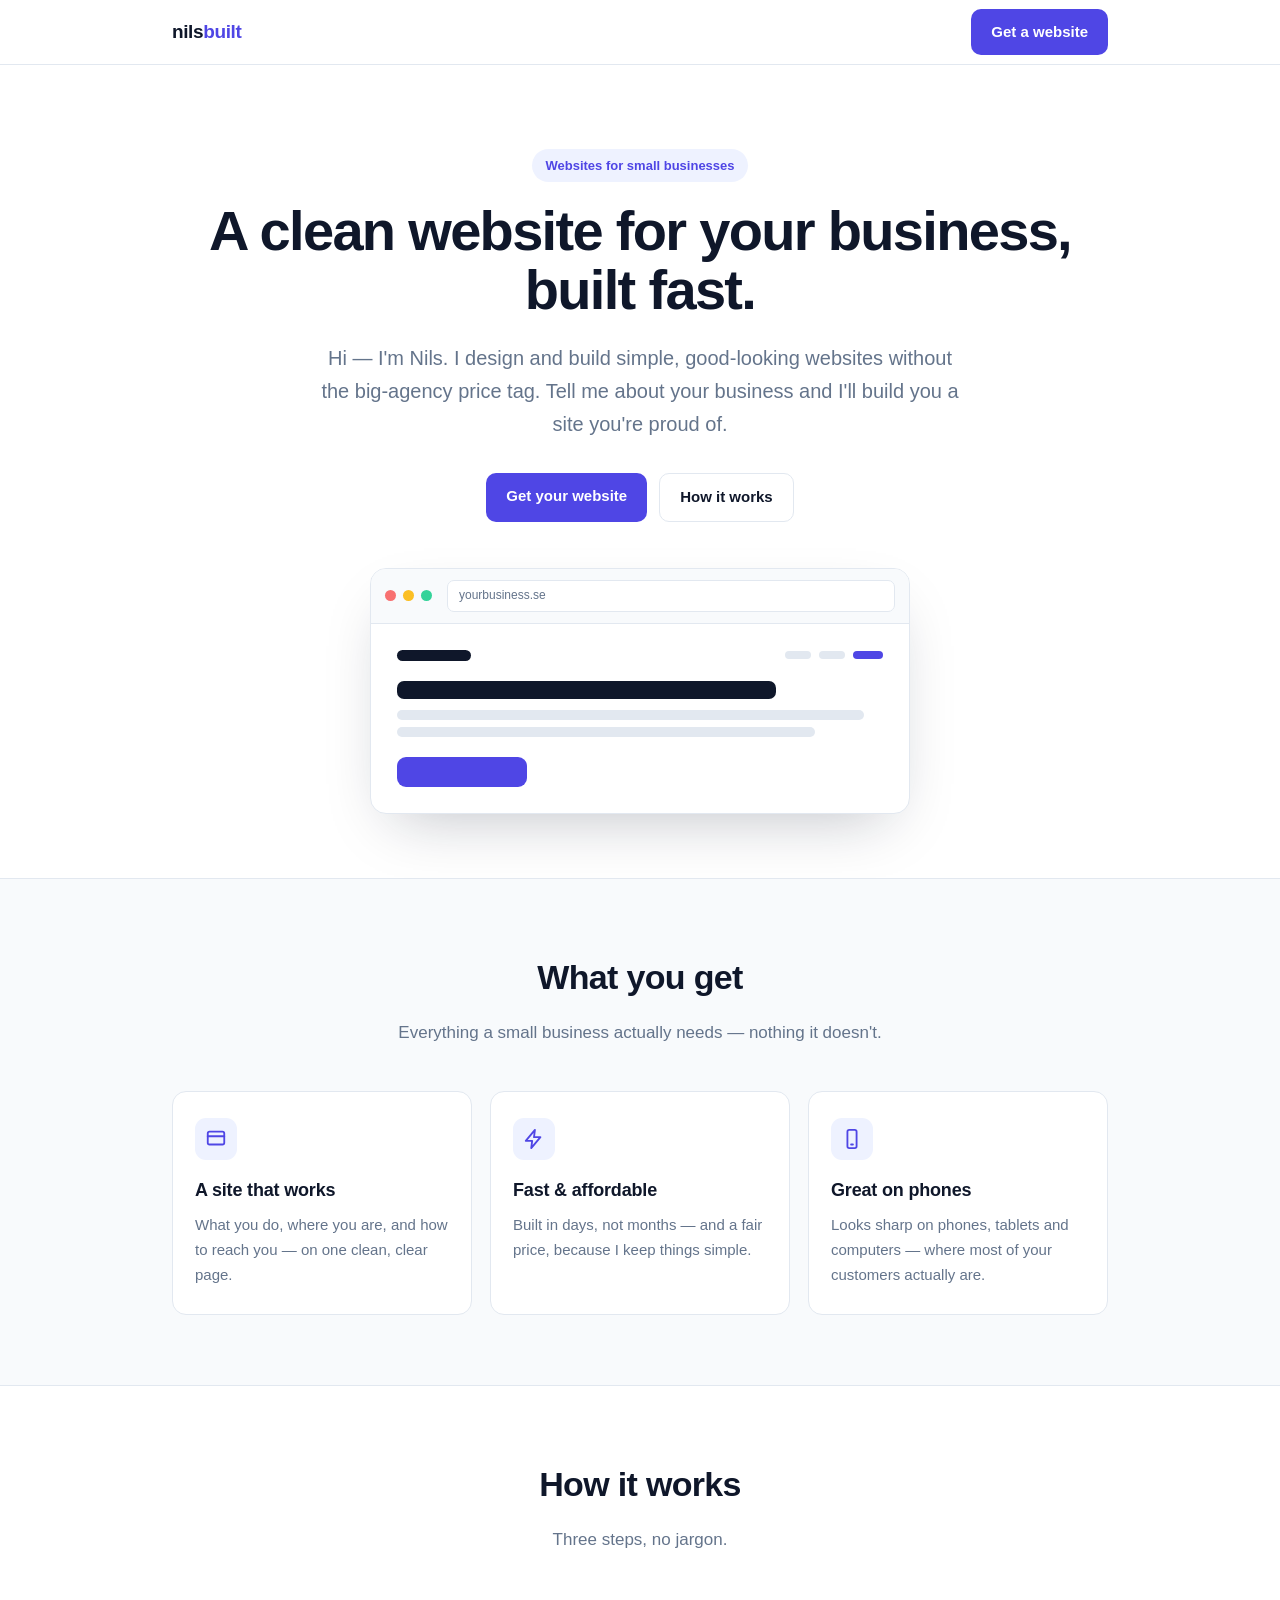
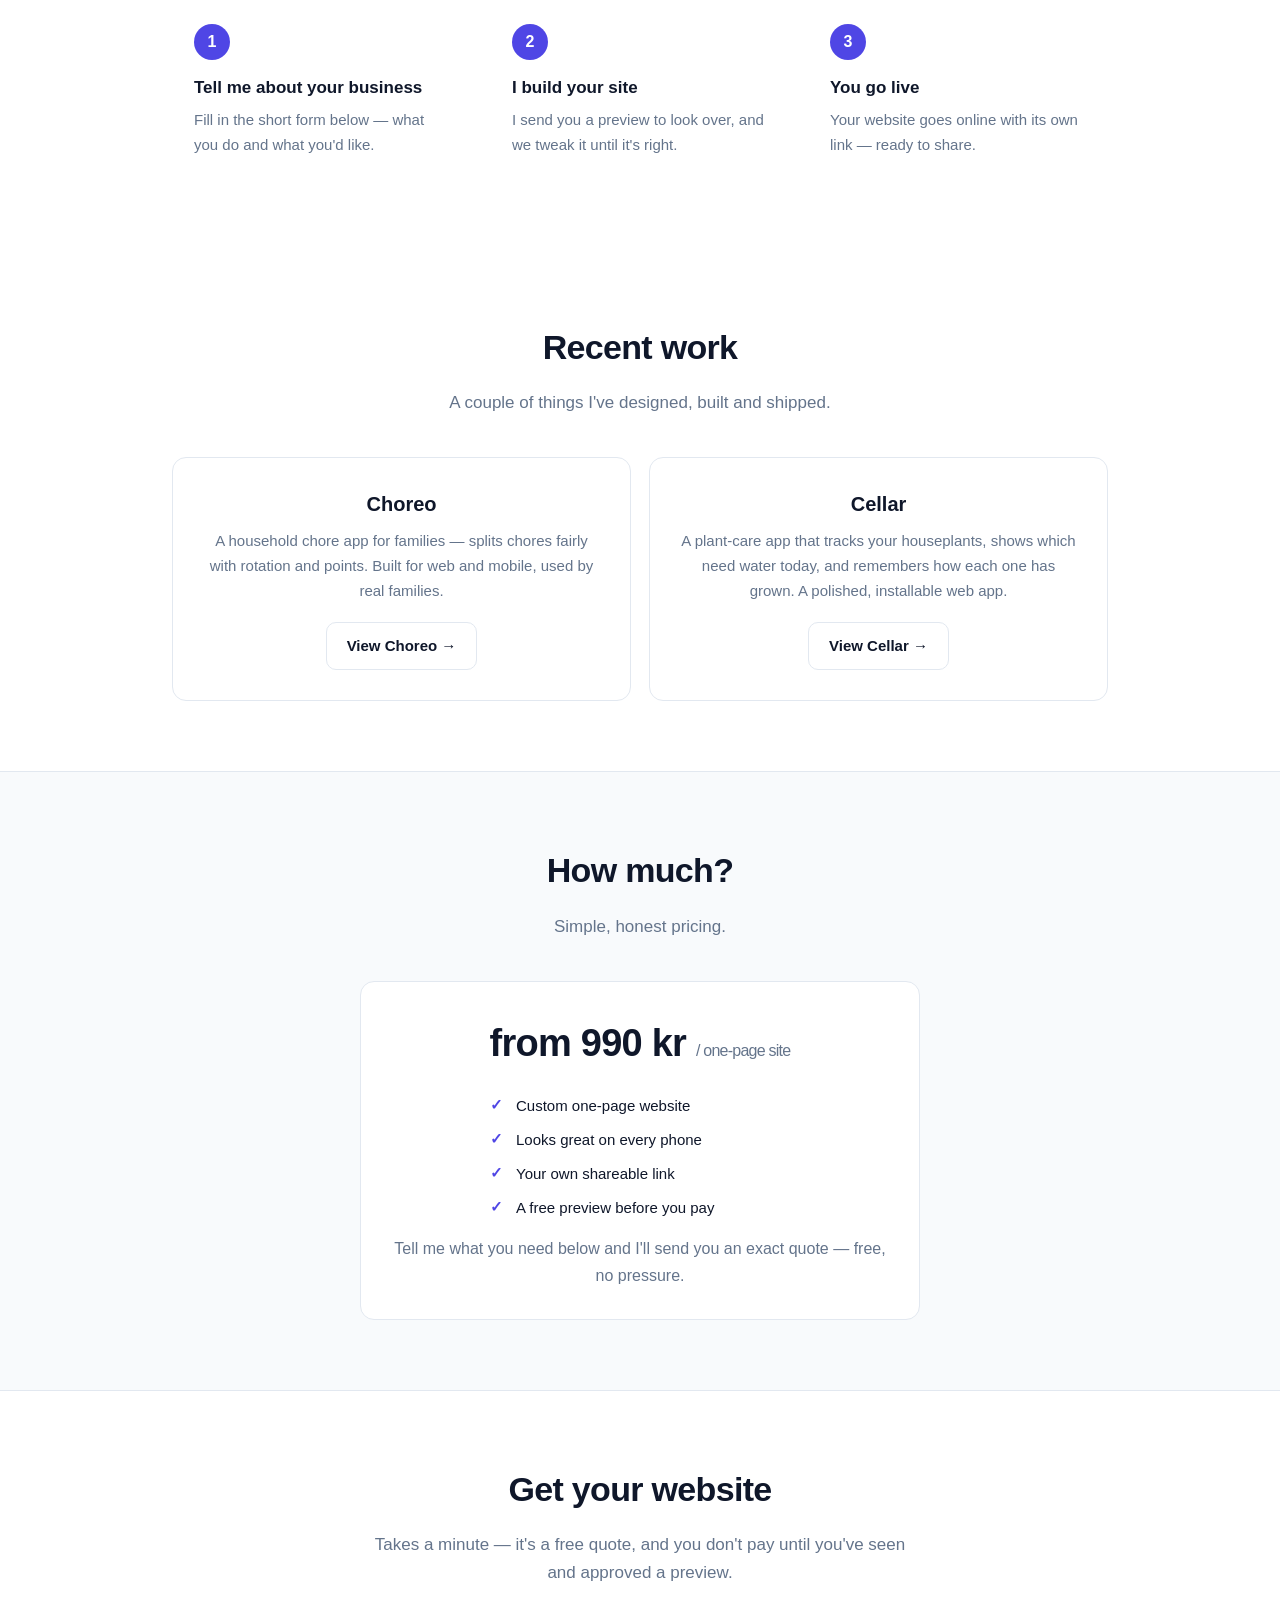
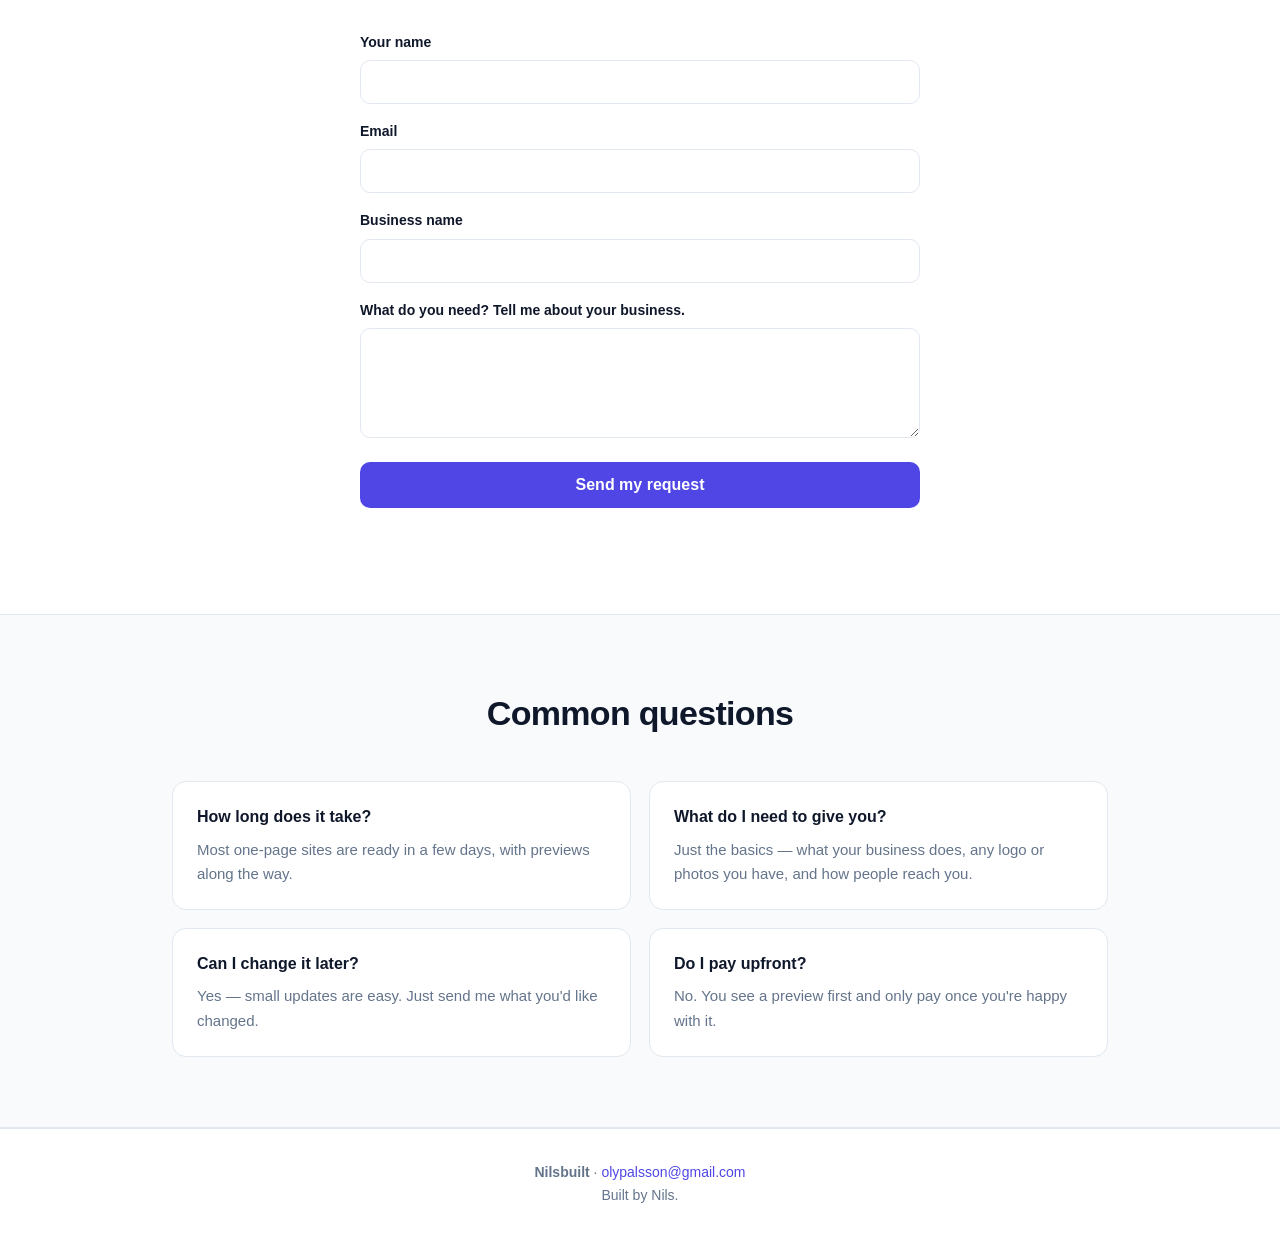
==== index.html @ 16b90375 "feat: wire contact form to Web3Forms Swap the WEB3FORMS_KEY placeholder for the real public access k" ====
<!DOCTYPE html>
<html lang="en">
<head>
  <meta charset="UTF-8" />
  <meta name="viewport" content="width=device-width, initial-scale=1.0" />
  <meta name="color-scheme" content="light" />
  <meta name="description" content="Nilsbuilt designs and builds simple, good-looking one-page websites for small businesses — fast and affordable." />
  <meta property="og:title" content="Nilsbuilt — websites for small businesses" />
  <meta property="og:description" content="Simple, good-looking websites for small businesses. Fast, affordable, made for you." />
  <meta property="og:type" content="website" />
  <link rel="icon" href="data:image/svg+xml,%3Csvg xmlns='http://www.w3.org/2000/svg' viewBox='0 0 100 100'%3E%3Crect width='100' height='100' rx='22' fill='%234f46e5'/%3E%3Ctext x='50' y='73' font-size='64' font-family='Arial' font-weight='bold' fill='white' text-anchor='middle'%3EN%3C/text%3E%3C/svg%3E" />
  <title>Nilsbuilt — websites for small businesses</title>

  <style>
    :root {
      --ink: #0f172a;
      --muted: #64748b;
      --accent: #4f46e5;
      --accent-dark: #4338ca;
      --line: #e2e8f0;
      --surface: #f8fafc;
      --radius: 14px;
    }
    * { box-sizing: border-box; margin: 0; padding: 0; }
    html { scroll-behavior: smooth; color-scheme: light; background: #ffffff; }
    body {
      font-family: -apple-system, BlinkMacSystemFont, "Segoe UI", Roboto, Helvetica, Arial, sans-serif;
      background: #ffffff;
      color: var(--ink);
      line-height: 1.65;
      -webkit-font-smoothing: antialiased;
    }
    .wrap { max-width: 980px; margin: 0 auto; padding: 0 22px; }
    a { color: inherit; }

    header {
      position: sticky; top: 0; z-index: 10;
      background: rgba(255,255,255,0.85);
      -webkit-backdrop-filter: blur(8px); backdrop-filter: blur(8px);
      border-bottom: 1px solid var(--line);
    }
    .nav { display: flex; align-items: center; justify-content: space-between; height: 64px; }
    .brand { font-weight: 800; font-size: 19px; letter-spacing: -0.02em; }
    .brand span { color: var(--accent); }
    .btn {
      display: inline-block; background: var(--accent); color: #fff; text-decoration: none;
      font-weight: 600; padding: 11px 20px; border-radius: 10px; border: none; cursor: pointer;
      font-size: 15px; transition: background .15s ease;
    }
    .btn:hover { background: var(--accent-dark); }
    .btn.ghost { background: transparent; color: var(--ink); border: 1px solid var(--line); }
    .btn.ghost:hover { background: var(--surface); }
    a:focus-visible, button:focus-visible { outline: 2px solid var(--ink); outline-offset: 2px; }

    .hero { padding: 84px 0 64px; text-align: center; }
    .hero h1 { font-size: clamp(34px, 6vw, 56px); line-height: 1.05; letter-spacing: -0.03em; }
    .hero p { font-size: clamp(17px, 2.5vw, 20px); color: var(--muted); max-width: 640px; margin: 22px auto 32px; }
    .hero-actions { display: flex; gap: 12px; justify-content: center; flex-wrap: wrap; }
    .eyebrow {
      display: inline-block; font-size: 13px; font-weight: 600; color: var(--accent);
      background: #eef2ff; padding: 6px 13px; border-radius: 999px; margin-bottom: 20px;
    }

    section.band { background: var(--surface); border-top: 1px solid var(--line); border-bottom: 1px solid var(--line); }
    .section { padding: 70px 0; scroll-margin-top: 84px; }
    .section h2 { font-size: clamp(26px, 4vw, 34px); letter-spacing: -0.02em; text-align: center; }
    .section .lead { text-align: center; color: var(--muted); max-width: 560px; margin: 14px auto 0; font-size: 17px; }

    .grid { display: grid; grid-template-columns: repeat(3, 1fr); gap: 18px; margin-top: 44px; }
    .card { background: #fff; border: 1px solid var(--line); border-radius: var(--radius); padding: 26px 22px; }
    section.band .card { background: #fff; }
    .card .ico {
      width: 42px; height: 42px; border-radius: 11px; background: #eef2ff; color: var(--accent);
      display: flex; align-items: center; justify-content: center; margin-bottom: 16px;
    }
    .card h3 { font-size: 18px; letter-spacing: -0.01em; }
    .card p { color: var(--muted); margin-top: 8px; font-size: 15px; }

    .steps { counter-reset: step; display: grid; grid-template-columns: repeat(3, 1fr); gap: 18px; margin-top: 44px; }
    .step { position: relative; padding: 26px 22px 22px; }
    .step::before {
      counter-increment: step; content: counter(step);
      display: flex; align-items: center; justify-content: center;
      width: 36px; height: 36px; border-radius: 50%; background: var(--accent); color: #fff;
      font-weight: 700; font-size: 16px; margin-bottom: 14px;
    }
    .step h3 { font-size: 17px; }
    .step p { color: var(--muted); margin-top: 6px; font-size: 15px; }

    .price-box { max-width: 560px; margin: 40px auto 0; background: #fff; border: 1px solid var(--line); border-radius: var(--radius); padding: 30px; text-align: center; }
    .price-box .amount { font-size: 38px; font-weight: 800; letter-spacing: -0.02em; }
    .price-box .amount small { font-size: 16px; color: var(--muted); font-weight: 500; }

    .signup { max-width: 560px; margin: 44px auto 0; }
    .field { margin-bottom: 16px; text-align: left; }
    .field label { display: block; font-size: 14px; font-weight: 600; margin-bottom: 6px; }
    .field input, .field textarea {
      width: 100%; padding: 12px 14px; font-size: 16px; font-family: inherit;
      border: 1px solid var(--line); border-radius: 10px; background: #fff; color: var(--ink);
    }
    .field input:focus, .field textarea:focus { outline: 2px solid var(--accent); border-color: transparent; }
    .field textarea { min-height: 110px; resize: vertical; }
    .signup .btn { width: 100%; font-size: 16px; padding: 14px; }
    #form-status { text-align: center; margin-top: 14px; font-weight: 600; min-height: 22px; }

    footer { border-top: 1px solid var(--line); padding: 32px 0; text-align: center; color: var(--muted); font-size: 14px; }
    footer a { color: var(--accent); text-decoration: none; }

    .mockup { max-width: 540px; margin: 46px auto 0; border: 1px solid var(--line); border-radius: 16px; overflow: hidden; background: #fff; box-shadow: 0 24px 60px -24px rgba(15,23,42,0.28); text-align: left; }
    .mockup .bar { display: flex; align-items: center; gap: 7px; padding: 11px 14px; background: var(--surface); border-bottom: 1px solid var(--line); }
    .mockup .bar .dot { width: 11px; height: 11px; border-radius: 50%; }
    .mockup .bar .url { flex: 1; margin-left: 8px; background: #fff; border: 1px solid var(--line); border-radius: 7px; font-size: 12px; color: var(--muted); padding: 5px 11px; }
    .mockup .screen { padding: 26px; }

    .work-grid { display: grid; grid-template-columns: 1fr 1fr; gap: 18px; margin-top: 40px; }
    .work-card { background: #fff; border: 1px solid var(--line); border-radius: var(--radius); padding: 30px; text-align: center; display: flex; flex-direction: column; }
    .work-card h3 { font-size: 20px; }
    .work-card p { color: var(--muted); margin-top: 8px; font-size: 15px; flex: 1; }
    .work-card .btn { align-self: center; margin-top: 18px; }

    .faq { display: grid; grid-template-columns: 1fr 1fr; gap: 18px; margin-top: 40px; }
    .qa { background: #fff; border: 1px solid var(--line); border-radius: var(--radius); padding: 22px 24px; }
    .qa h3 { font-size: 16px; }
    .qa p { color: var(--muted); margin-top: 7px; font-size: 15px; }

    .card, .qa, .work-card { transition: border-color .15s ease, transform .15s ease; }
    .card:hover, .qa:hover, .work-card:hover { border-color: #cbd5e1; transform: translateY(-2px); }

    .includes { list-style: none; max-width: 300px; margin: 20px auto 0; display: grid; gap: 9px; text-align: left; }
    .includes li { position: relative; padding-left: 26px; font-size: 15px; }
    .includes li::before { content: "✓"; position: absolute; left: 0; top: -1px; color: var(--accent); font-weight: 800; }

    @media (max-width: 720px) {
      .grid, .steps, .faq, .work-grid { grid-template-columns: 1fr; }
      .hero { padding: 56px 0 44px; }
    }
  </style>
</head>
<body>
  <header>
    <div class="wrap nav">
      <div class="brand">nils<span>built</span></div>
      <a href="#signup" class="btn">Get a website</a>
    </div>
  </header>

  <main>
    <section class="hero">
      <div class="wrap">
        <span class="eyebrow">Websites for small businesses</span>
        <h1>A clean website for your business, built fast.</h1>
        <p>Hi — I'm Nils. I design and build simple, good-looking websites without the big-agency price tag. Tell me about your business and I'll build you a site you're proud of.</p>
        <div class="hero-actions">
          <a href="#signup" class="btn">Get your website</a>
          <a href="#how" class="btn ghost">How it works</a>
        </div>

        <div class="mockup" aria-hidden="true">
          <div class="bar">
            <span class="dot" style="background:#f87171"></span>
            <span class="dot" style="background:#fbbf24"></span>
            <span class="dot" style="background:#34d399"></span>
            <span class="url">yourbusiness.se</span>
          </div>
          <div class="screen">
            <div style="display:flex; justify-content:space-between; align-items:center; margin-bottom:20px;">
              <div style="width:74px; height:11px; border-radius:6px; background:var(--ink);"></div>
              <div style="display:flex; gap:8px;">
                <div style="width:26px; height:8px; border-radius:4px; background:var(--line);"></div>
                <div style="width:26px; height:8px; border-radius:4px; background:var(--line);"></div>
                <div style="width:30px; height:8px; border-radius:4px; background:var(--accent);"></div>
              </div>
            </div>
            <div style="height:18px; width:78%; border-radius:7px; background:var(--ink); margin-bottom:11px;"></div>
            <div style="height:10px; width:96%; border-radius:5px; background:var(--line); margin-bottom:7px;"></div>
            <div style="height:10px; width:86%; border-radius:5px; background:var(--line); margin-bottom:20px;"></div>
            <div style="height:30px; width:130px; border-radius:9px; background:var(--accent);"></div>
          </div>
        </div>
      </div>
    </section>

    <section class="band section">
      <div class="wrap">
        <h2>What you get</h2>
        <p class="lead">Everything a small business actually needs — nothing it doesn't.</p>
        <div class="grid">
          <div class="card">
            <div class="ico">
              <svg aria-hidden="true" focusable="false" width="22" height="22" viewBox="0 0 24 24" fill="none" stroke="currentColor" stroke-width="2" stroke-linecap="round" stroke-linejoin="round"><rect x="3" y="4" width="18" height="14" rx="2"/><path d="M3 9h18"/></svg>
            </div>
            <h3>A site that works</h3>
            <p>What you do, where you are, and how to reach you — on one clean, clear page.</p>
          </div>
          <div class="card">
            <div class="ico">
              <svg aria-hidden="true" focusable="false" width="22" height="22" viewBox="0 0 24 24" fill="none" stroke="currentColor" stroke-width="2" stroke-linecap="round" stroke-linejoin="round"><path d="M13 2 3 14h7l-1 8 10-12h-7z"/></svg>
            </div>
            <h3>Fast &amp; affordable</h3>
            <p>Built in days, not months — and a fair price, because I keep things simple.</p>
          </div>
          <div class="card">
            <div class="ico">
              <svg aria-hidden="true" focusable="false" width="22" height="22" viewBox="0 0 24 24" fill="none" stroke="currentColor" stroke-width="2" stroke-linecap="round" stroke-linejoin="round"><rect x="7" y="2" width="10" height="20" rx="2"/><path d="M11 18h2"/></svg>
            </div>
            <h3>Great on phones</h3>
            <p>Looks sharp on phones, tablets and computers — where most of your customers actually are.</p>
          </div>
        </div>
      </div>
    </section>

    <section class="section" id="how">
      <div class="wrap">
        <h2>How it works</h2>
        <p class="lead">Three steps, no jargon.</p>
        <div class="steps">
          <div class="step">
            <h3>Tell me about your business</h3>
            <p>Fill in the short form below — what you do and what you'd like.</p>
          </div>
          <div class="step">
            <h3>I build your site</h3>
            <p>I send you a preview to look over, and we tweak it until it's right.</p>
          </div>
          <div class="step">
            <h3>You go live</h3>
            <p>Your website goes online with its own link — ready to share.</p>
          </div>
        </div>
      </div>
    </section>

    <section class="section">
      <div class="wrap">
        <h2>Recent work</h2>
        <p class="lead">A couple of things I've designed, built and shipped.</p>
        <div class="work-grid">
          <div class="work-card">
            <h3>Choreo</h3>
            <p>A household chore app for families — splits chores fairly with rotation and points. Built for web and mobile, used by real families.</p>
            <a href="https://choreo-silk.vercel.app" target="_blank" rel="noopener" class="btn ghost">View Choreo →</a>
          </div>
          <div class="work-card">
            <h3>Cellar</h3>
            <p>A plant-care app that tracks your houseplants, shows which need water today, and remembers how each one has grown. A polished, installable web app.</p>
            <a href="https://olyhelpschoreo.github.io/cellar/" target="_blank" rel="noopener" class="btn ghost">View Cellar →</a>
          </div>
        </div>
      </div>
    </section>

    <section class="band section">
      <div class="wrap">
        <h2>How much?</h2>
        <p class="lead">Simple, honest pricing.</p>
        <div class="price-box">
          <!-- EDIT: your price (or delete this whole price-box) -->
          <div class="amount">from 990 kr <small>/ one-page site</small></div>
          <ul class="includes">
            <li>Custom one-page website</li>
            <li>Looks great on every phone</li>
            <li>Your own shareable link</li>
            <li>A free preview before you pay</li>
          </ul>
          <p style="color: var(--muted); margin-top: 16px;">Tell me what you need below and I'll send you an exact quote — free, no pressure.</p>
        </div>
      </div>
    </section>

    <section class="section" id="signup">
      <div class="wrap">
        <h2>Get your website</h2>
        <p class="lead">Takes a minute — it's a free quote, and you don't pay until you've seen and approved a preview.</p>
        <form class="signup" id="signup-form">
          <!-- Web3Forms public access key — safe in client-side code; it can only deliver mail to the account owner. -->
          <input type="hidden" name="access_key" value="c4a0a13f-0577-48ca-911d-5884ea23847b" />
          <input type="hidden" name="subject" value="New website request" />
          <input type="checkbox" name="botcheck" style="display:none" tabindex="-1" autocomplete="off" />

          <div class="field">
            <label for="name">Your name</label>
            <input id="name" name="name" type="text" required />
          </div>
          <div class="field">
            <label for="email">Email</label>
            <input id="email" name="email" type="email" required />
          </div>
          <div class="field">
            <label for="business">Business name</label>
            <input id="business" name="business" type="text" />
          </div>
          <div class="field">
            <label for="message">What do you need? Tell me about your business.</label>
            <textarea id="message" name="message" required></textarea>
          </div>
          <button type="submit" class="btn">Send my request</button>
          <p id="form-status" role="status" aria-live="polite"></p>
        </form>
      </div>
    </section>

    <section class="band section">
      <div class="wrap">
        <h2>Common questions</h2>
        <div class="faq">
          <div class="qa">
            <h3>How long does it take?</h3>
            <p>Most one-page sites are ready in a few days, with previews along the way.</p>
          </div>
          <div class="qa">
            <h3>What do I need to give you?</h3>
            <p>Just the basics — what your business does, any logo or photos you have, and how people reach you.</p>
          </div>
          <div class="qa">
            <h3>Can I change it later?</h3>
            <p>Yes — small updates are easy. Just send me what you'd like changed.</p>
          </div>
          <div class="qa">
            <h3>Do I pay upfront?</h3>
            <p>No. You see a preview first and only pay once you're happy with it.</p>
          </div>
        </div>
      </div>
    </section>
  </main>

  <footer>
    <div class="wrap">
      <strong>Nilsbuilt</strong> · <a href="mailto:olypalsson@gmail.com">olypalsson@gmail.com</a><br />
      Built by Nils.
    </div>
  </footer>

  <script>
    const form = document.getElementById("signup-form");
    const statusEl = document.getElementById("form-status");
    const FALLBACK_EMAIL = "olypalsson@gmail.com";

    form.addEventListener("submit", async (e) => {
      e.preventDefault();
      const btn = form.querySelector('button[type="submit"]');
      if (btn.disabled) return; // ignore a second click while one is in flight
      btn.disabled = true;
      statusEl.style.color = "#64748b";
      statusEl.textContent = "Sending…";
      const data = Object.fromEntries(new FormData(form));
      try {
        const res = await fetch("https://api.web3forms.com/submit", {
          method: "POST",
          headers: { "Content-Type": "application/json", Accept: "application/json" },
          body: JSON.stringify(data),
        });
        let json = null;
        try {
          json = await res.json();
        } catch {
          // non-JSON response (e.g. a server error page) — treat as a failed submit
        }
        if (res.ok && json && json.success) {
          form.reset();
          statusEl.style.color = "#15803d";
          statusEl.textContent = "Thanks! Your request is in — I'll be in touch soon.";
        } else {
          statusEl.style.color = "#b91c1c";
          statusEl.textContent = "Something went wrong. Email me directly: " + FALLBACK_EMAIL;
        }
      } catch {
        statusEl.style.color = "#b91c1c";
        statusEl.textContent = "Network error — please try again, or email " + FALLBACK_EMAIL;
      } finally {
        btn.disabled = false;
      }
    });
  </script>
</body>
</html>
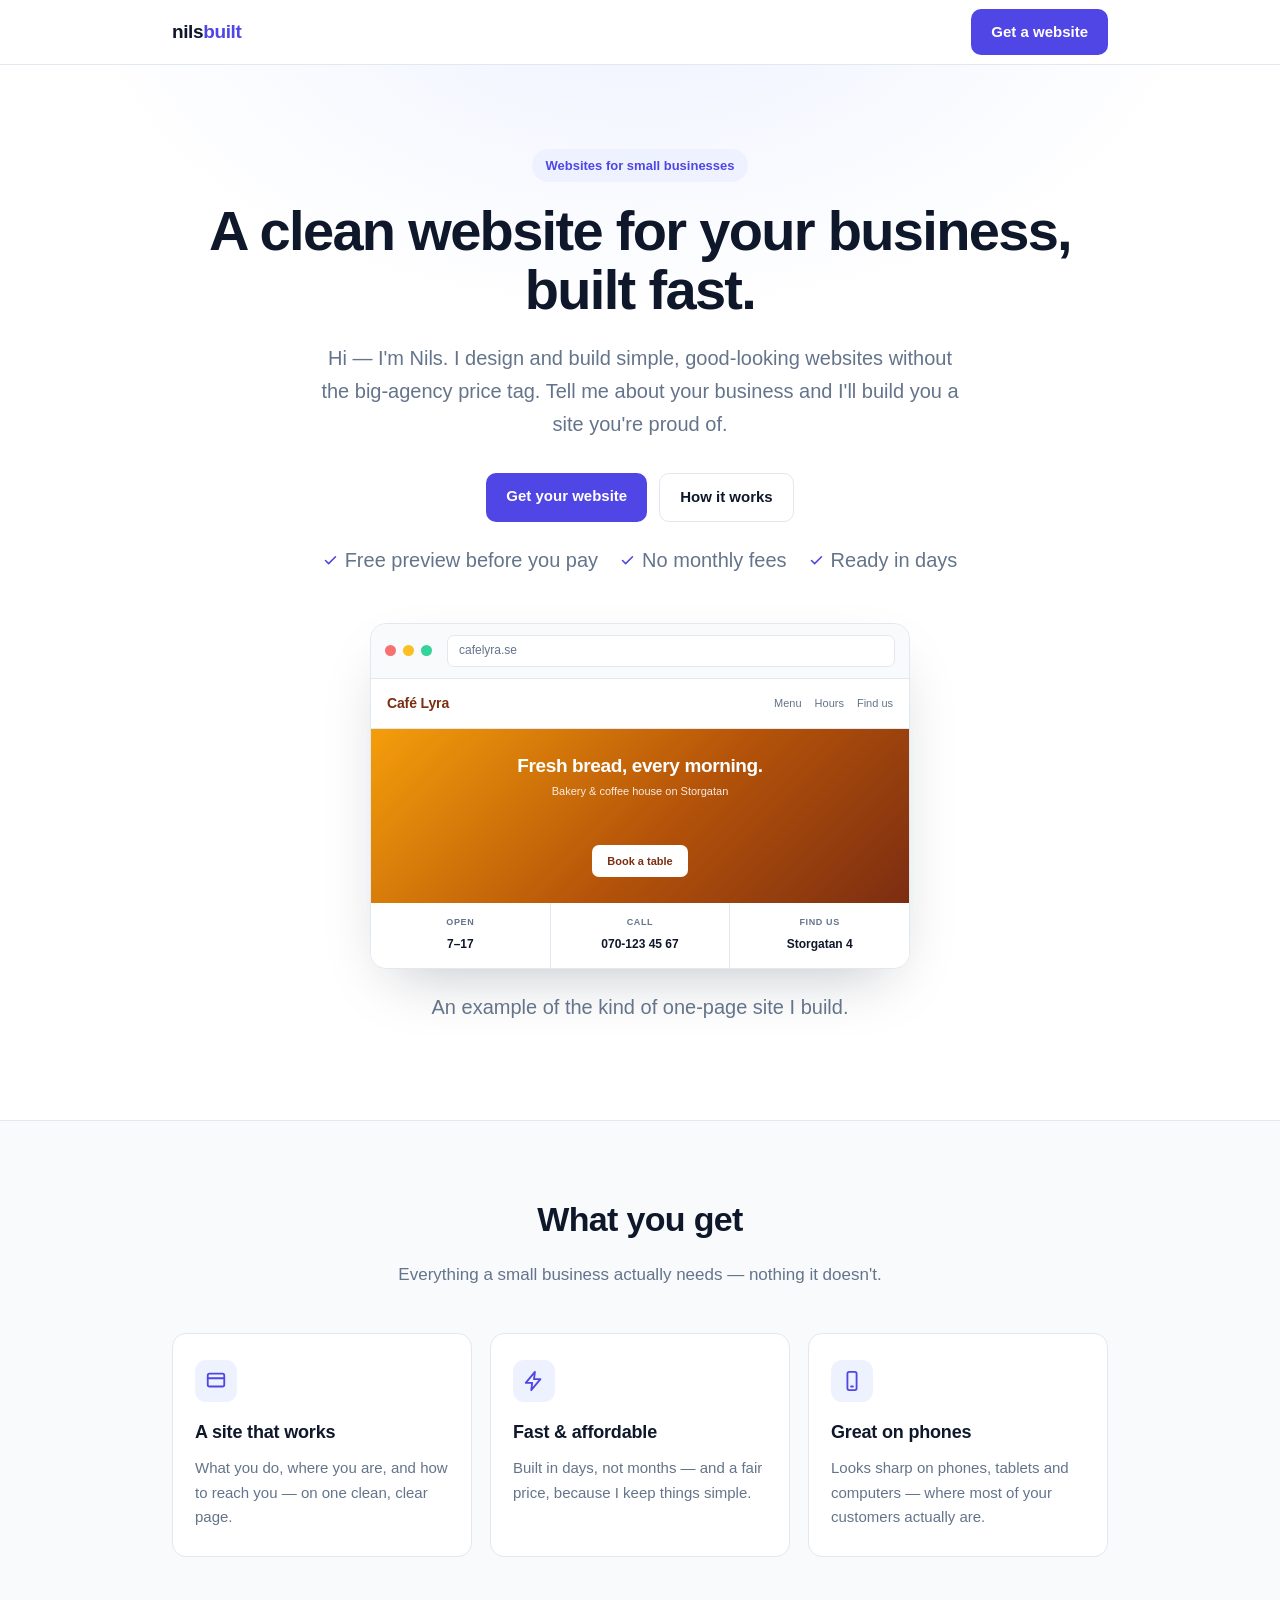
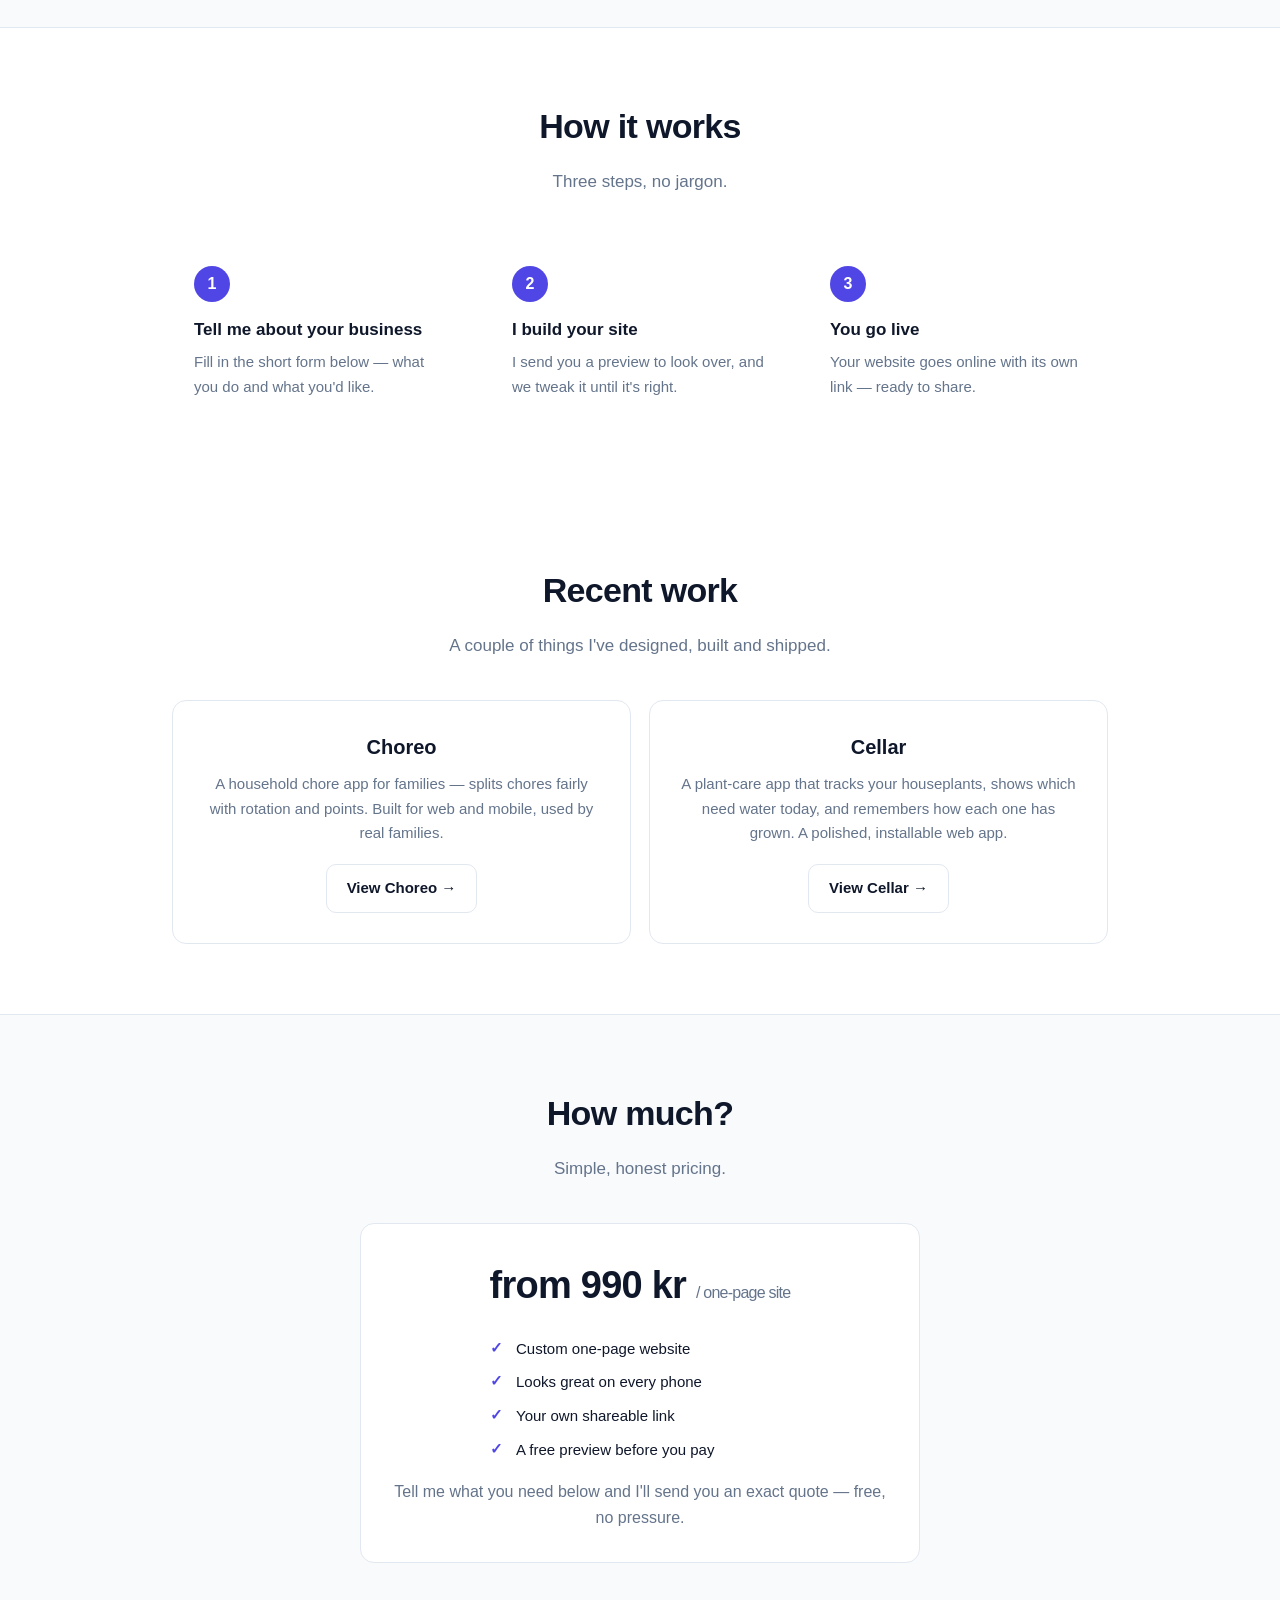
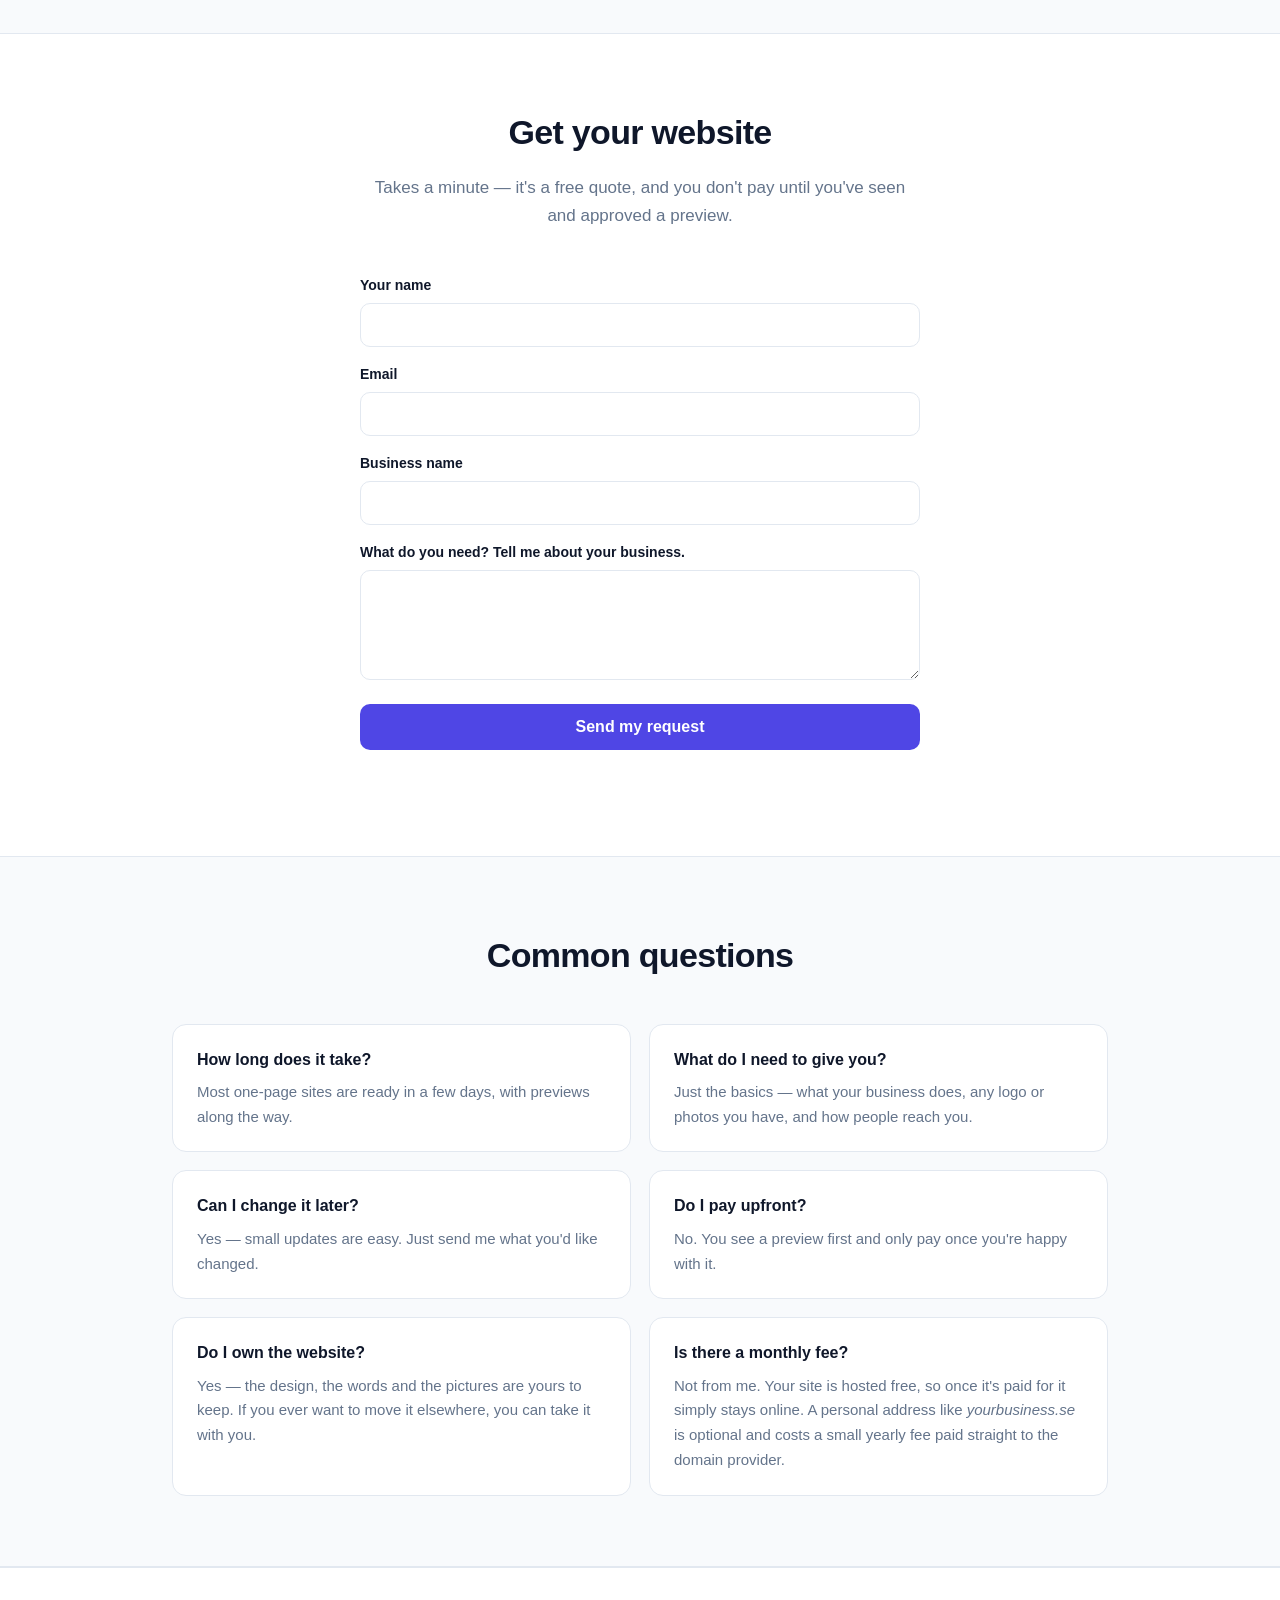
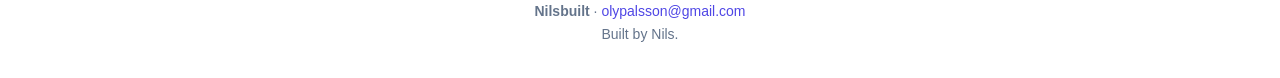
==== commit 43b6ed69: "feat: sharpen the hero and answer the two big objections - Replace the abstract grey-bar mockup with" ====
--- a/index.html
+++ b/index.html
@@ -52,7 +52,10 @@
     .btn.ghost:hover { background: var(--surface); }
     a:focus-visible, button:focus-visible { outline: 2px solid var(--ink); outline-offset: 2px; }
 
-    .hero { padding: 84px 0 64px; text-align: center; }
+    .hero {
+      padding: 84px 0 64px; text-align: center;
+      background: radial-gradient(72% 52% at 50% -8%, #eef2ff 0%, rgba(255,255,255,0) 62%);
+    }
     .hero h1 { font-size: clamp(34px, 6vw, 56px); line-height: 1.05; letter-spacing: -0.03em; }
     .hero p { font-size: clamp(17px, 2.5vw, 20px); color: var(--muted); max-width: 640px; margin: 22px auto 32px; }
     .hero-actions { display: flex; gap: 12px; justify-content: center; flex-wrap: wrap; }
@@ -111,6 +114,28 @@
     .mockup .bar .dot { width: 11px; height: 11px; border-radius: 50%; }
     .mockup .bar .url { flex: 1; margin-left: 8px; background: #fff; border: 1px solid var(--line); border-radius: 7px; font-size: 12px; color: var(--muted); padding: 5px 11px; }
     .mockup .screen { padding: 26px; }
+    .mockup .screen.flush { padding: 0; }
+    .mockup-caption { text-align: center; color: var(--muted); font-size: 14px; margin: 16px auto 0; max-width: 540px; }
+
+    /* the sample small-business site shown inside the browser mockup */
+    .mini-nav { display: flex; align-items: center; justify-content: space-between; padding: 13px 16px; border-bottom: 1px solid var(--line); }
+    .mini-brand { font-size: 14px; font-weight: 800; letter-spacing: -0.01em; color: #7c2d12; }
+    .mini-links { display: flex; gap: 13px; font-size: 11px; color: var(--muted); font-weight: 500; }
+    .mini-photo {
+      padding: 26px 18px; text-align: center;
+      background: linear-gradient(135deg, #f59e0b 0%, #b45309 55%, #7c2d12 100%);
+    }
+    .mini-photo h4 { color: #fff; font-size: 19px; letter-spacing: -0.02em; line-height: 1.2; }
+    .mini-photo p { color: rgba(255,255,255,0.88); font-size: 11px; margin-top: 5px; }
+    .mini-cta { display: inline-block; margin-top: 12px; background: #fff; color: #7c2d12; font-size: 11px; font-weight: 700; padding: 7px 15px; border-radius: 7px; }
+    .mini-info { display: grid; grid-template-columns: repeat(3, 1fr); gap: 1px; background: var(--line); }
+    .mini-info div { background: #fff; padding: 12px 8px; text-align: center; }
+    .mini-info strong { display: block; font-size: 9px; text-transform: uppercase; letter-spacing: 0.07em; color: var(--muted); font-weight: 700; }
+    .mini-info span { font-size: 12px; font-weight: 600; }
+
+    .trust { display: flex; flex-wrap: wrap; justify-content: center; gap: 9px 22px; margin-top: 26px; color: var(--muted); font-size: 14px; font-weight: 500; }
+    .trust span { display: inline-flex; align-items: center; gap: 7px; }
+    .trust svg { color: var(--accent); flex: none; }
 
     .work-grid { display: grid; grid-template-columns: 1fr 1fr; gap: 18px; margin-top: 40px; }
     .work-card { background: #fff; border: 1px solid var(--line); border-radius: var(--radius); padding: 30px; text-align: center; display: flex; flex-direction: column; }
@@ -155,28 +180,37 @@
           <a href="#how" class="btn ghost">How it works</a>
         </div>
 
+        <p class="trust">
+          <span><svg aria-hidden="true" focusable="false" width="15" height="15" viewBox="0 0 24 24" fill="none" stroke="currentColor" stroke-width="2.5" stroke-linecap="round" stroke-linejoin="round"><path d="M20 6 9 17l-5-5"/></svg>Free preview before you pay</span>
+          <span><svg aria-hidden="true" focusable="false" width="15" height="15" viewBox="0 0 24 24" fill="none" stroke="currentColor" stroke-width="2.5" stroke-linecap="round" stroke-linejoin="round"><path d="M20 6 9 17l-5-5"/></svg>No monthly fees</span>
+          <span><svg aria-hidden="true" focusable="false" width="15" height="15" viewBox="0 0 24 24" fill="none" stroke="currentColor" stroke-width="2.5" stroke-linecap="round" stroke-linejoin="round"><path d="M20 6 9 17l-5-5"/></svg>Ready in days</span>
+        </p>
+
         <div class="mockup" aria-hidden="true">
           <div class="bar">
             <span class="dot" style="background:#f87171"></span>
             <span class="dot" style="background:#fbbf24"></span>
             <span class="dot" style="background:#34d399"></span>
-            <span class="url">yourbusiness.se</span>
-          </div>
-          <div class="screen">
-            <div style="display:flex; justify-content:space-between; align-items:center; margin-bottom:20px;">
-              <div style="width:74px; height:11px; border-radius:6px; background:var(--ink);"></div>
-              <div style="display:flex; gap:8px;">
-                <div style="width:26px; height:8px; border-radius:4px; background:var(--line);"></div>
-                <div style="width:26px; height:8px; border-radius:4px; background:var(--line);"></div>
-                <div style="width:30px; height:8px; border-radius:4px; background:var(--accent);"></div>
-              </div>
-            </div>
-            <div style="height:18px; width:78%; border-radius:7px; background:var(--ink); margin-bottom:11px;"></div>
-            <div style="height:10px; width:96%; border-radius:5px; background:var(--line); margin-bottom:7px;"></div>
-            <div style="height:10px; width:86%; border-radius:5px; background:var(--line); margin-bottom:20px;"></div>
-            <div style="height:30px; width:130px; border-radius:9px; background:var(--accent);"></div>
-          </div>
-        </div>
+            <span class="url">cafelyra.se</span>
+          </div>
+          <div class="screen flush">
+            <div class="mini-nav">
+              <span class="mini-brand">Café Lyra</span>
+              <span class="mini-links"><span>Menu</span><span>Hours</span><span>Find us</span></span>
+            </div>
+            <div class="mini-photo">
+              <h4>Fresh bread, every morning.</h4>
+              <p>Bakery &amp; coffee house on Storgatan</p>
+              <span class="mini-cta">Book a table</span>
+            </div>
+            <div class="mini-info">
+              <div><strong>Open</strong><span>7–17</span></div>
+              <div><strong>Call</strong><span>070-123 45 67</span></div>
+              <div><strong>Find us</strong><span>Storgatan 4</span></div>
+            </div>
+          </div>
+        </div>
+        <p class="mockup-caption">An example of the kind of one-page site I build.</p>
       </div>
     </section>
 
@@ -319,6 +353,14 @@
           <div class="qa">
             <h3>Do I pay upfront?</h3>
             <p>No. You see a preview first and only pay once you're happy with it.</p>
+          </div>
+          <div class="qa">
+            <h3>Do I own the website?</h3>
+            <p>Yes — the design, the words and the pictures are yours to keep. If you ever want to move it elsewhere, you can take it with you.</p>
+          </div>
+          <div class="qa">
+            <h3>Is there a monthly fee?</h3>
+            <p>Not from me. Your site is hosted free, so once it's paid for it simply stays online. A personal address like <em>yourbusiness.se</em> is optional and costs a small yearly fee paid straight to the domain provider.</p>
           </div>
         </div>
       </div>
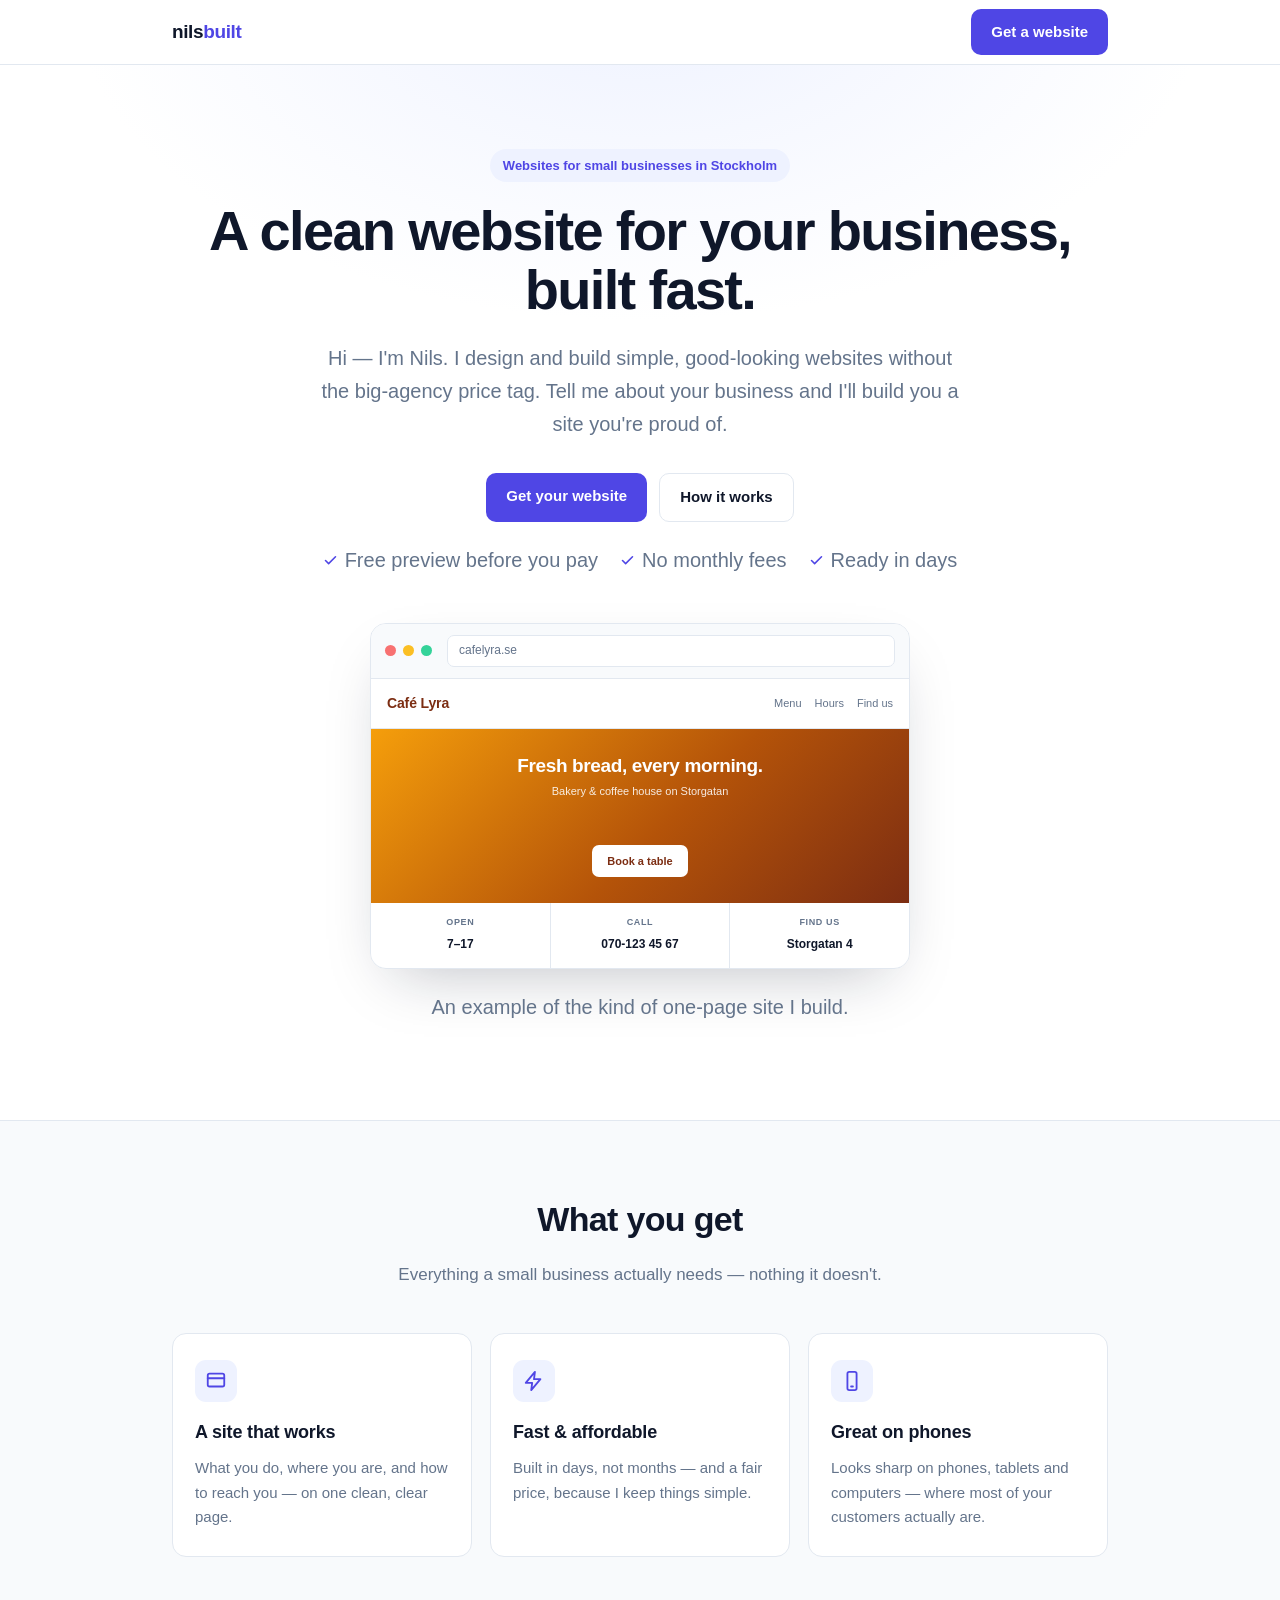
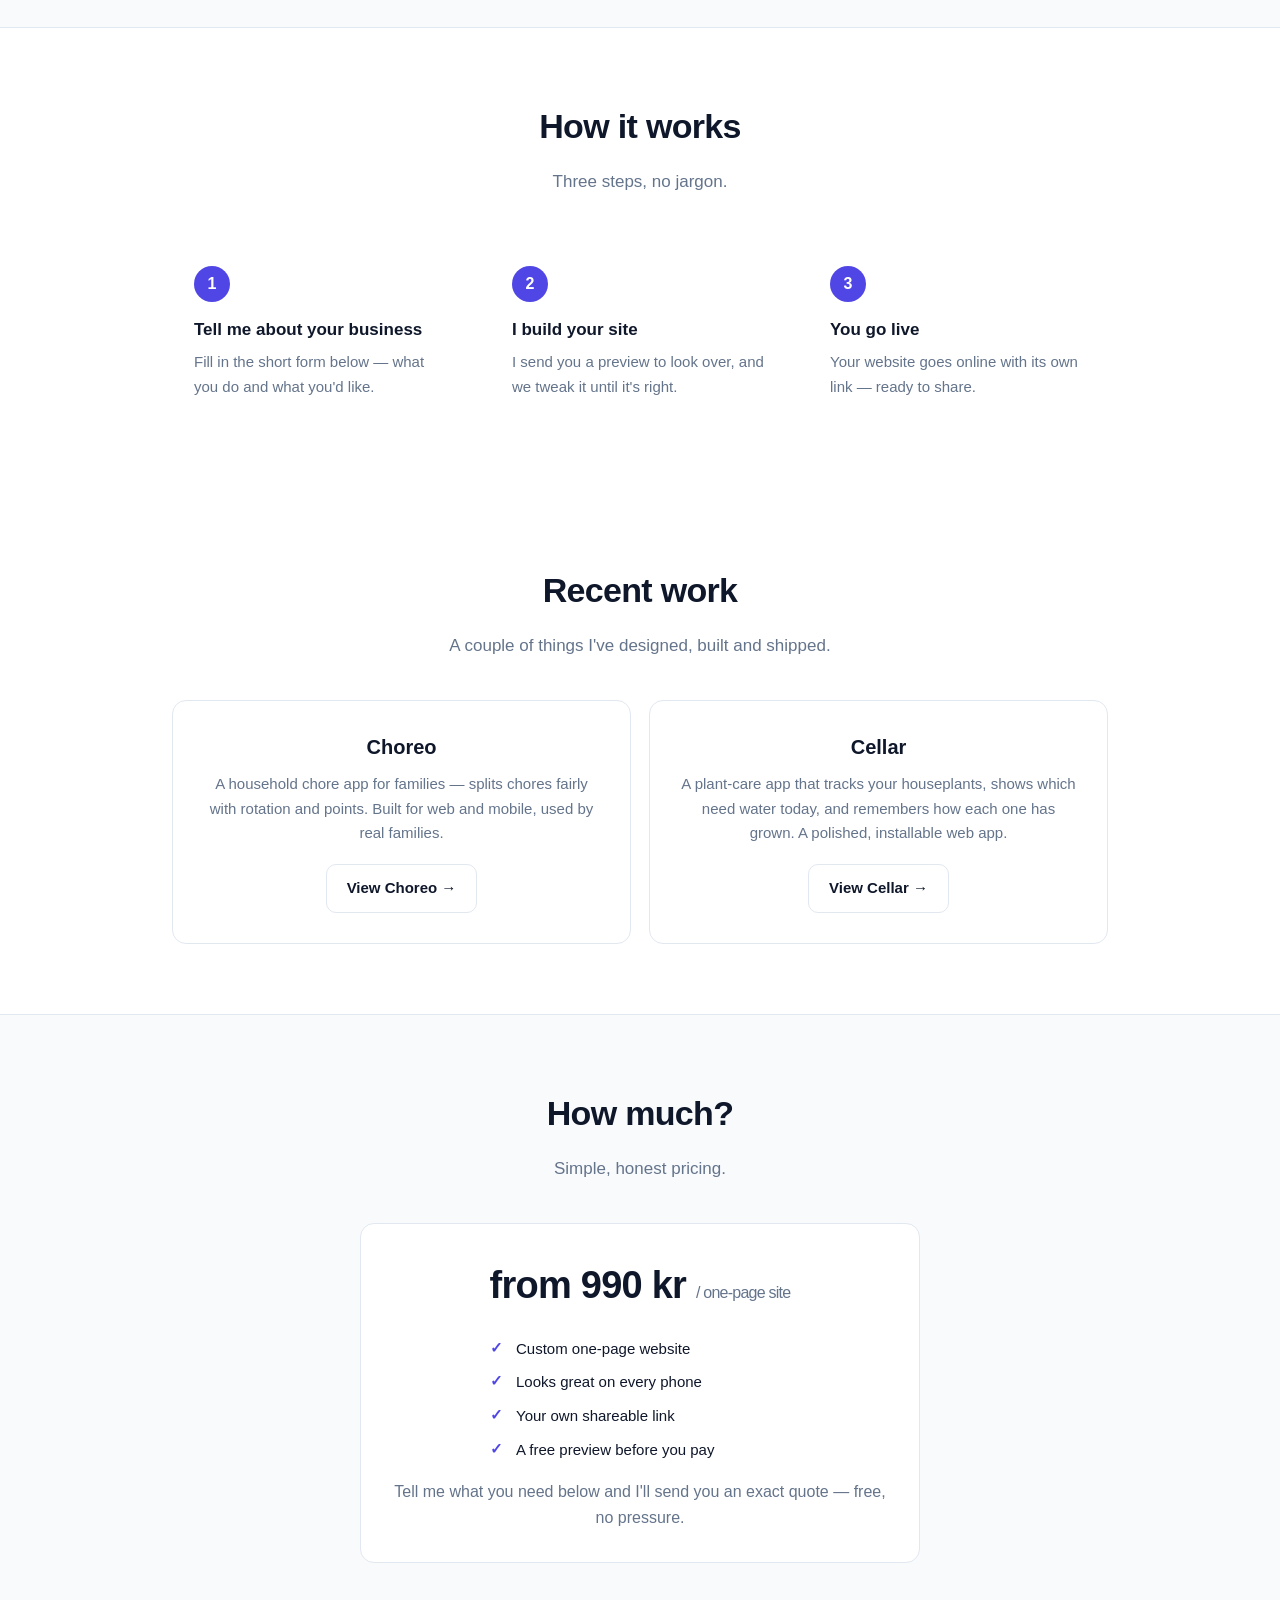
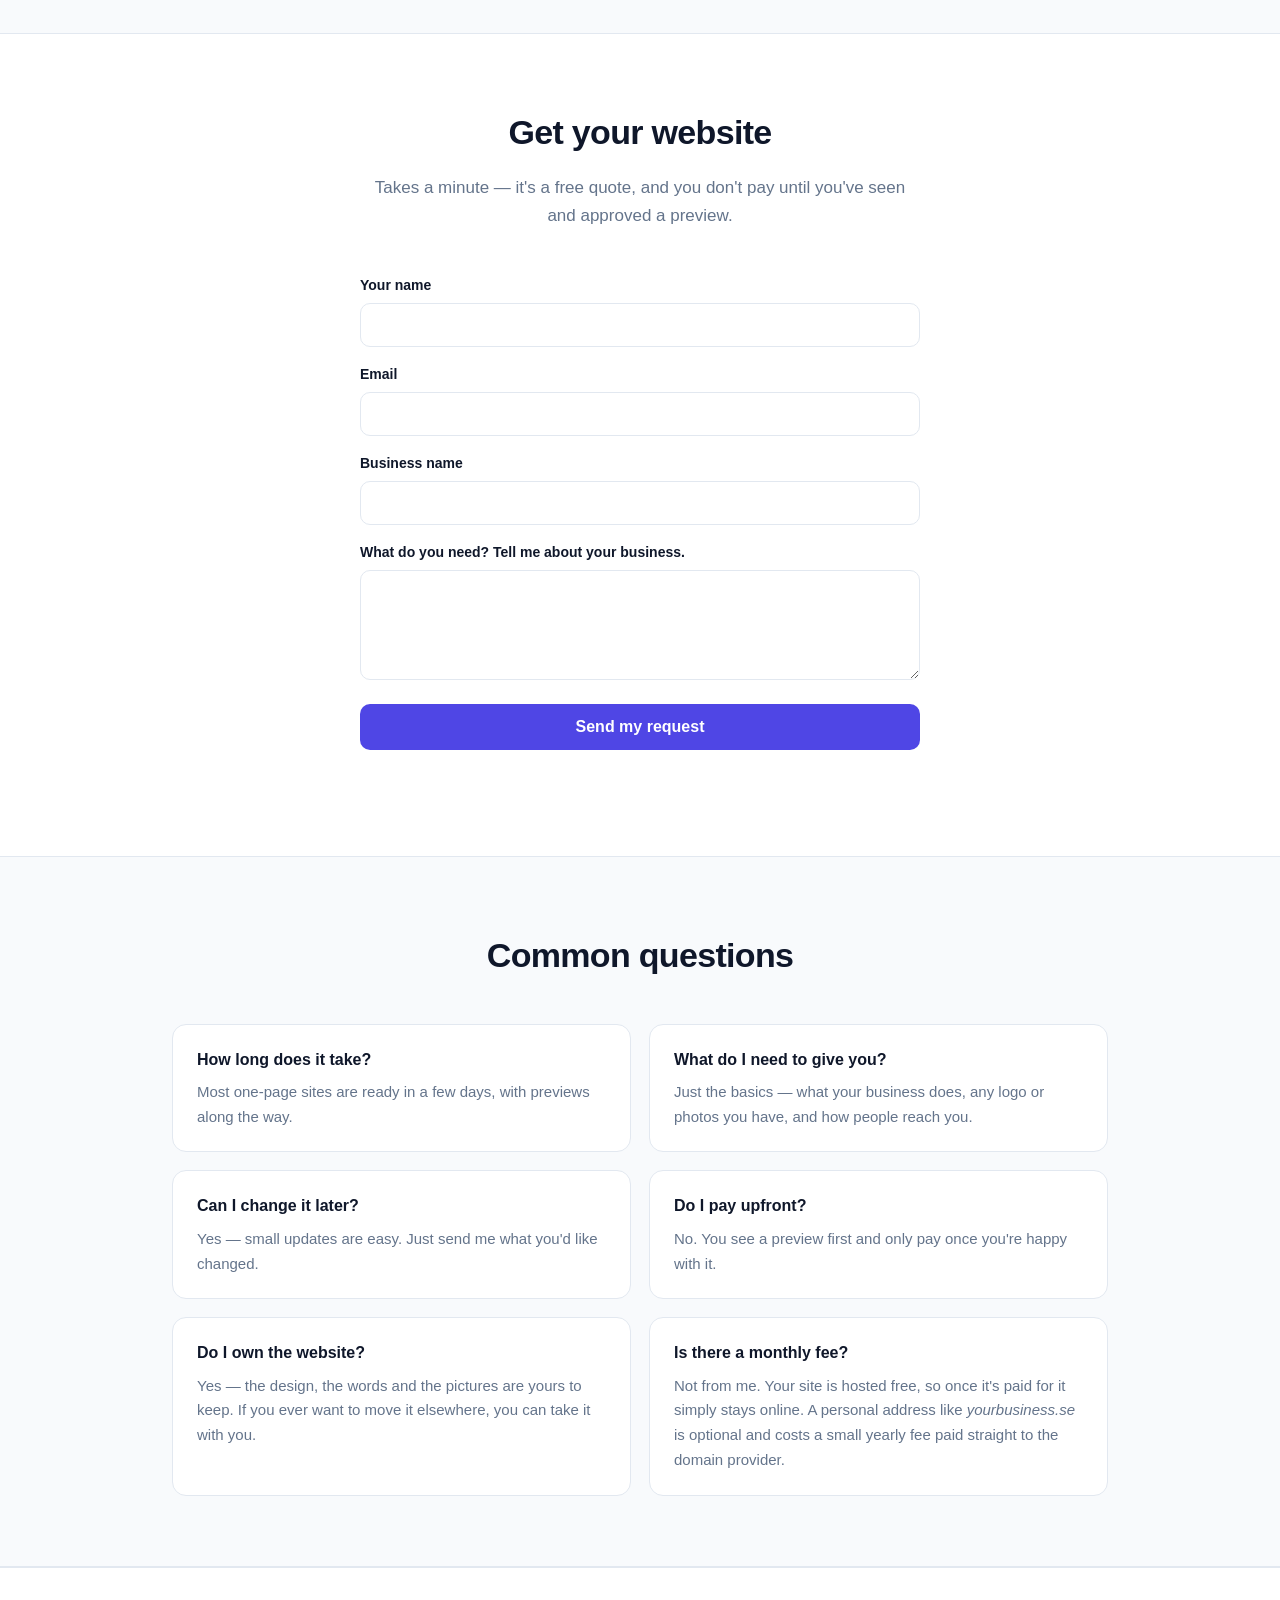
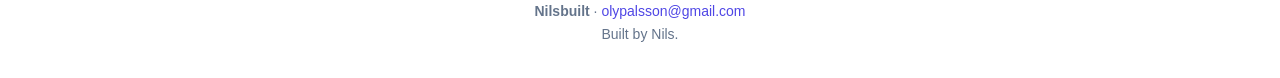
==== commit aa45932b: "feat: say where I am — Stockholm A local business hires local. Add Stockholm to the hero eyebrow, th" ====
--- a/index.html
+++ b/index.html
@@ -4,12 +4,12 @@
   <meta charset="UTF-8" />
   <meta name="viewport" content="width=device-width, initial-scale=1.0" />
   <meta name="color-scheme" content="light" />
-  <meta name="description" content="Nilsbuilt designs and builds simple, good-looking one-page websites for small businesses — fast and affordable." />
-  <meta property="og:title" content="Nilsbuilt — websites for small businesses" />
-  <meta property="og:description" content="Simple, good-looking websites for small businesses. Fast, affordable, made for you." />
+  <meta name="description" content="Nilsbuilt designs and builds simple, good-looking one-page websites for small businesses in Stockholm — fast and affordable." />
+  <meta property="og:title" content="Nilsbuilt — websites for small businesses in Stockholm" />
+  <meta property="og:description" content="Simple, good-looking websites for small businesses in Stockholm. Fast, affordable, made for you." />
   <meta property="og:type" content="website" />
   <link rel="icon" href="data:image/svg+xml,%3Csvg xmlns='http://www.w3.org/2000/svg' viewBox='0 0 100 100'%3E%3Crect width='100' height='100' rx='22' fill='%234f46e5'/%3E%3Ctext x='50' y='73' font-size='64' font-family='Arial' font-weight='bold' fill='white' text-anchor='middle'%3EN%3C/text%3E%3C/svg%3E" />
-  <title>Nilsbuilt — websites for small businesses</title>
+  <title>Nilsbuilt — websites for small businesses in Stockholm</title>
 
   <style>
     :root {
@@ -172,7 +172,7 @@
   <main>
     <section class="hero">
       <div class="wrap">
-        <span class="eyebrow">Websites for small businesses</span>
+        <span class="eyebrow">Websites for small businesses in Stockholm</span>
         <h1>A clean website for your business, built fast.</h1>
         <p>Hi — I'm Nils. I design and build simple, good-looking websites without the big-agency price tag. Tell me about your business and I'll build you a site you're proud of.</p>
         <div class="hero-actions">
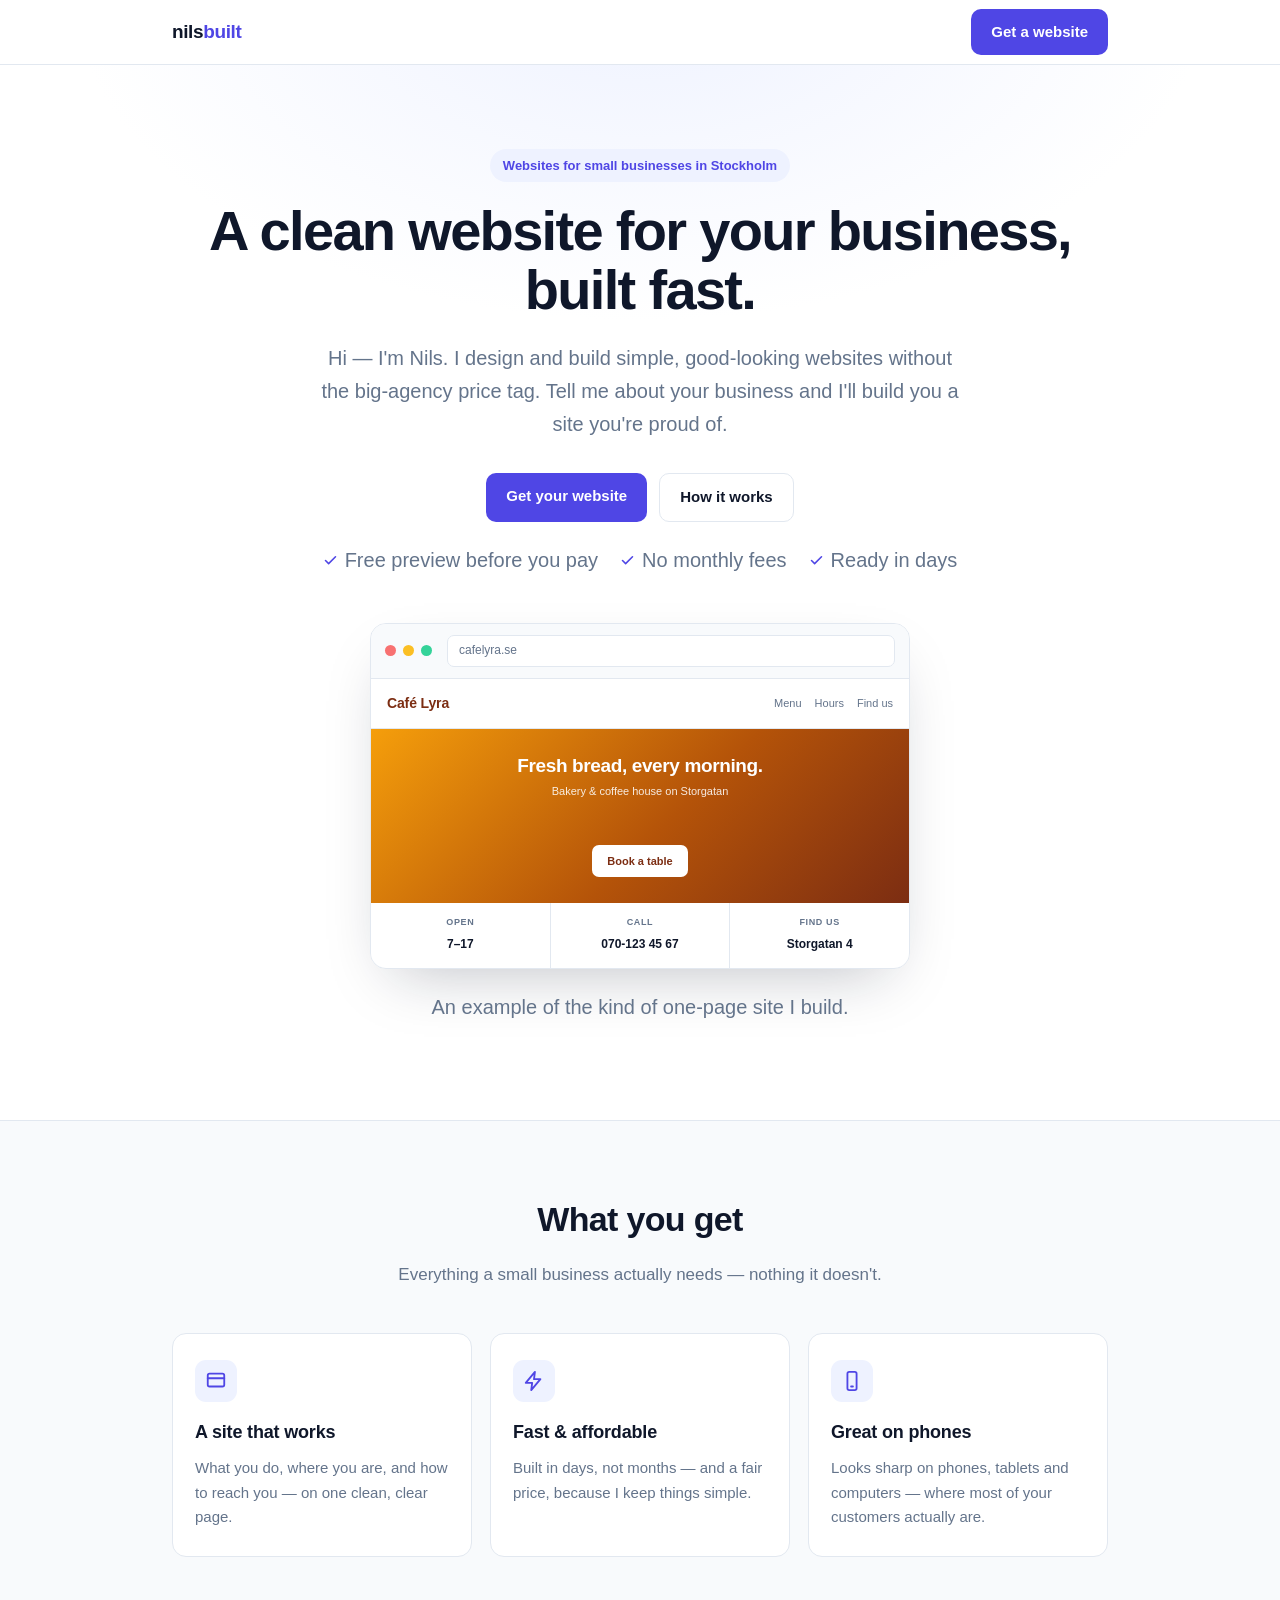
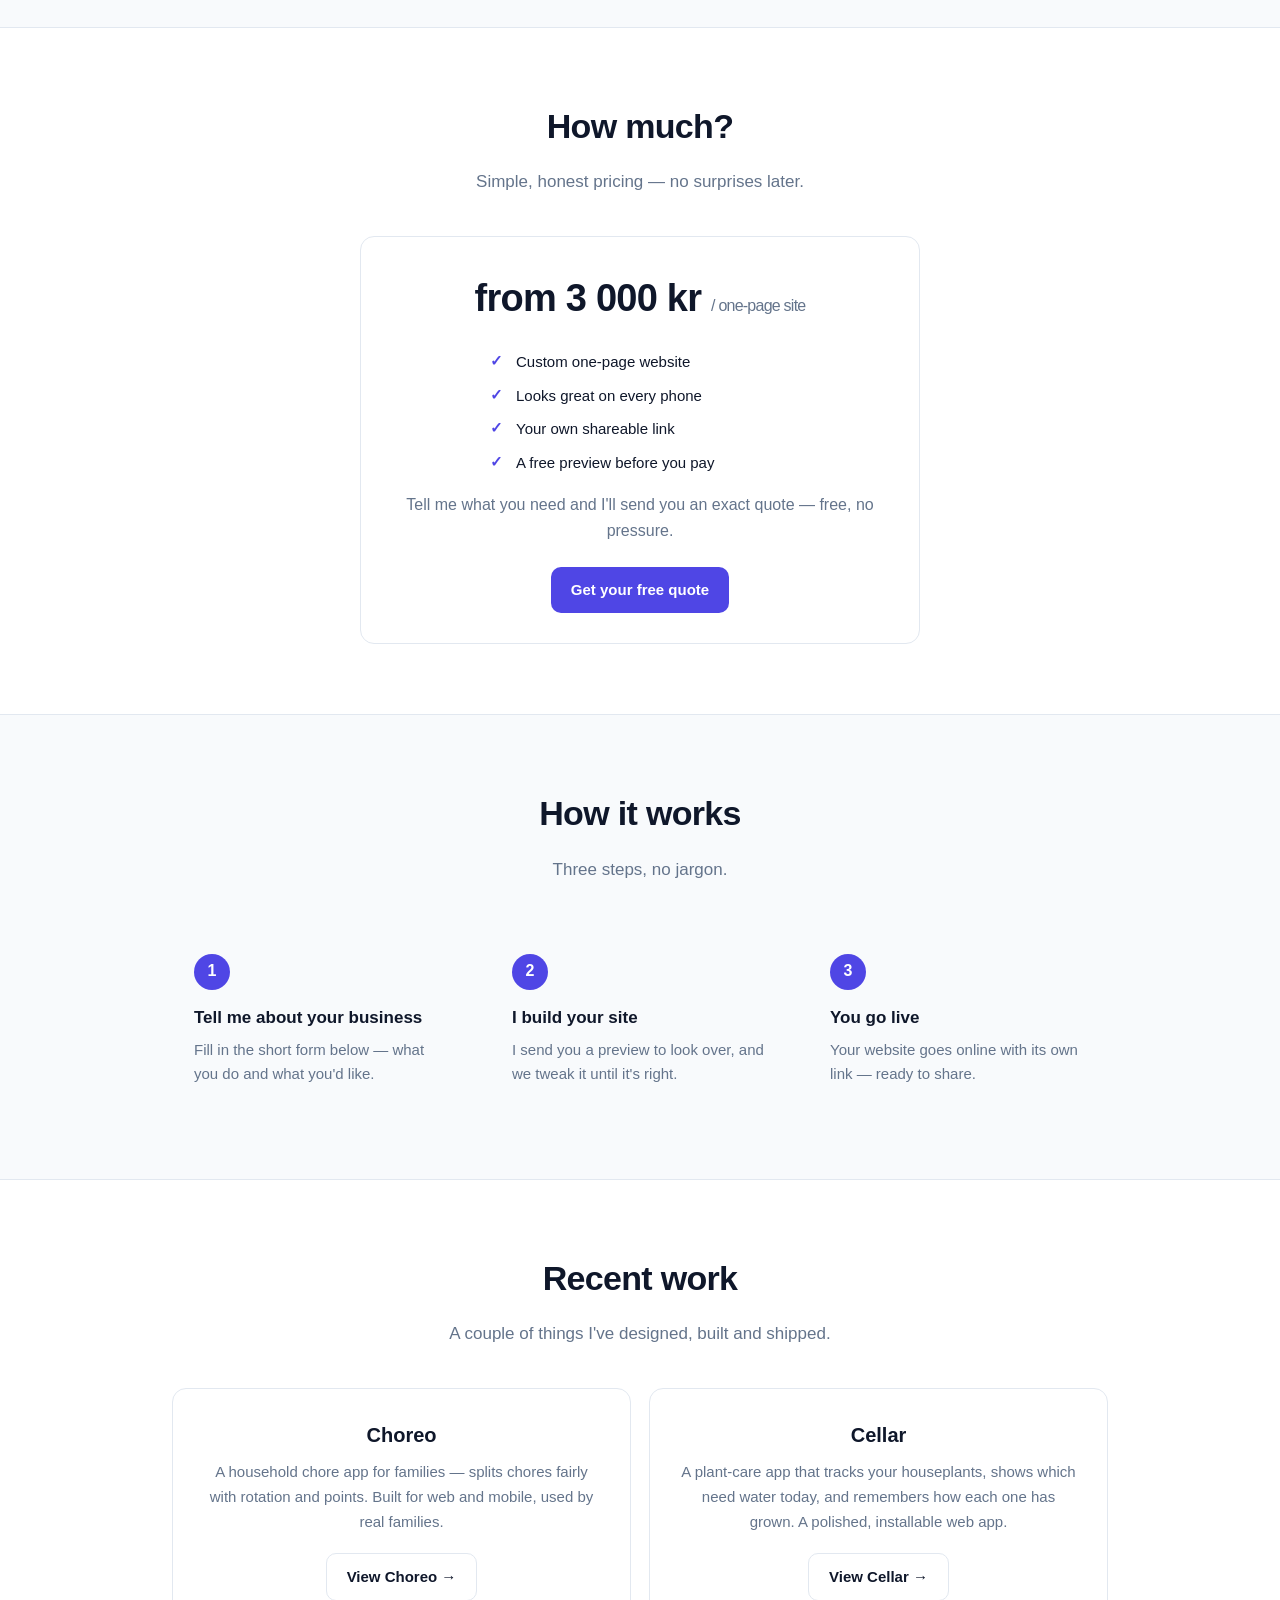
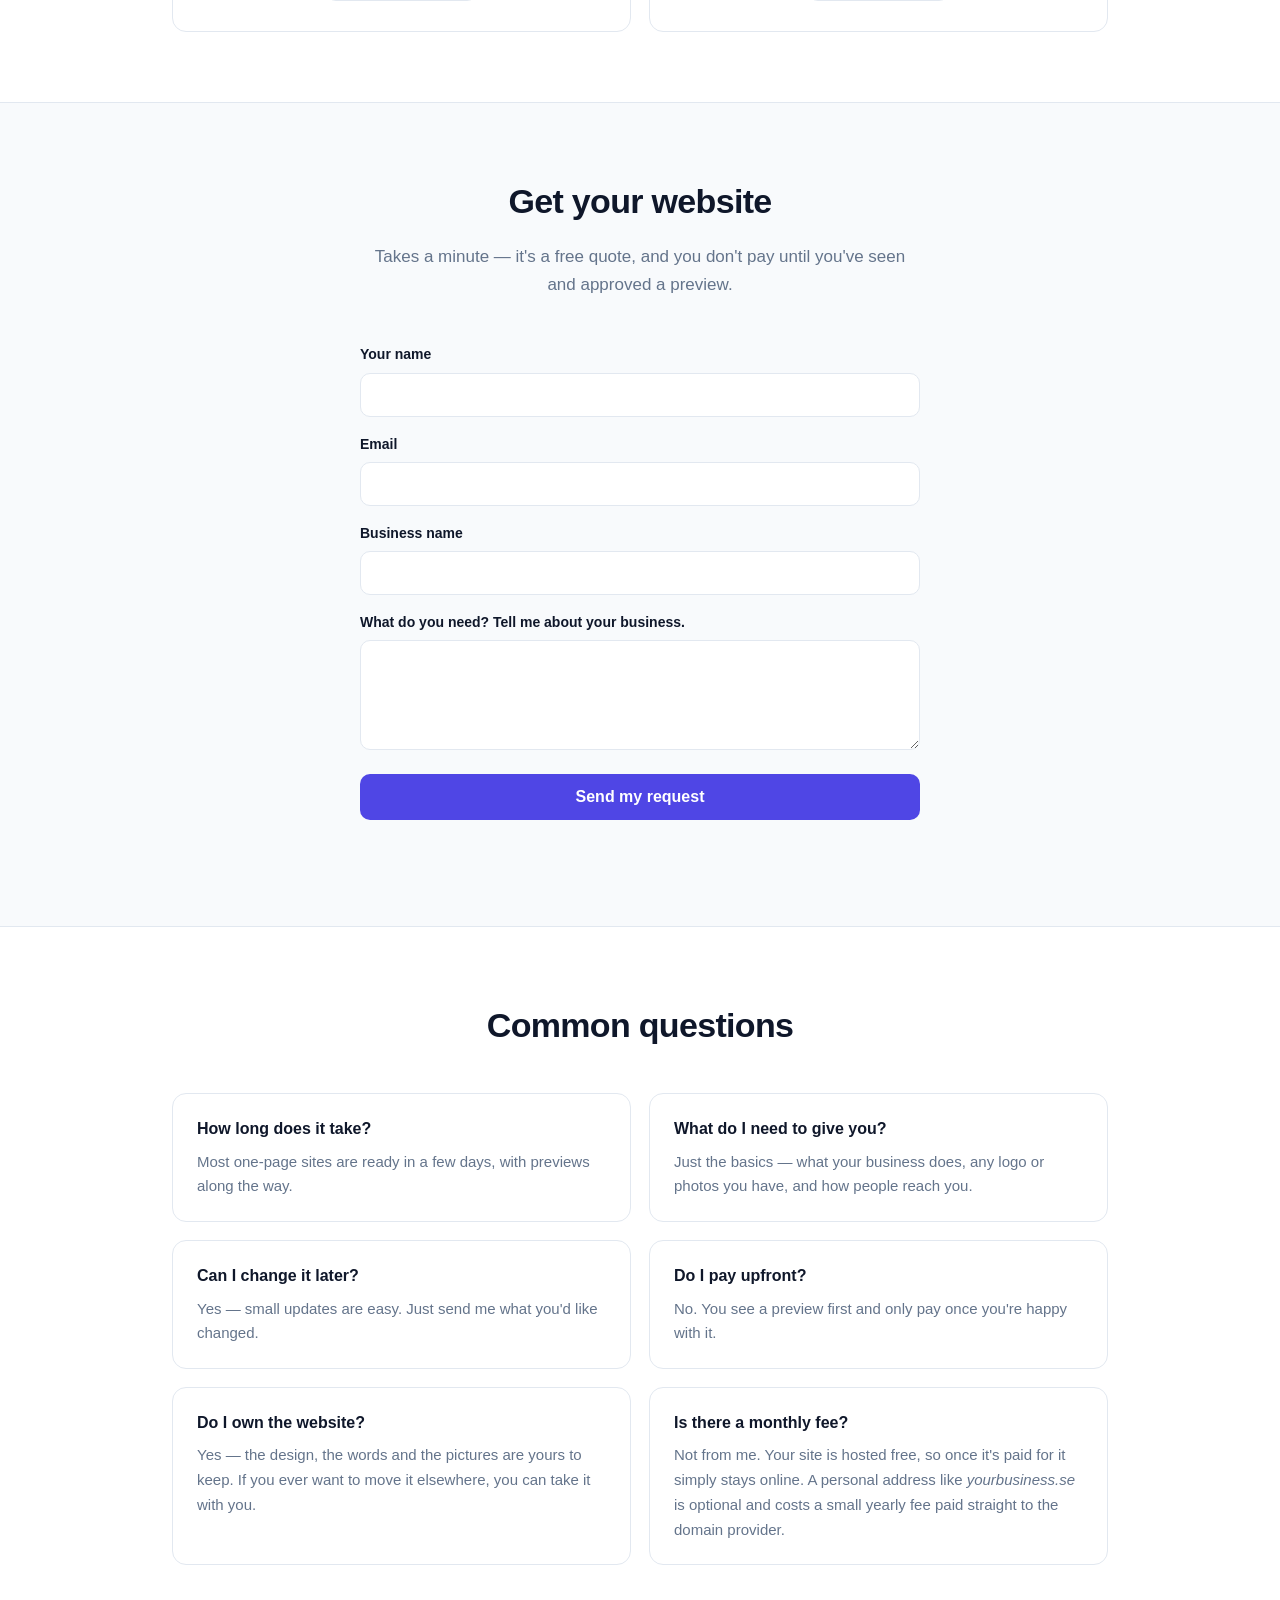
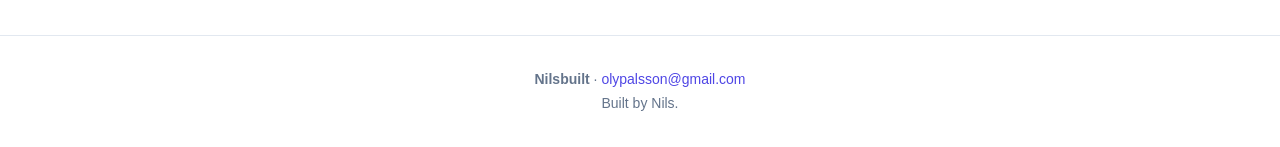
==== commit d79c34d9: "feat: price at 3 000 kr and move it up the page The 45 000 kr target is unreachable at 990 kr (45 cl" ====
--- a/index.html
+++ b/index.html
@@ -244,7 +244,25 @@
       </div>
     </section>
 
-    <section class="section" id="how">
+    <section class="section">
+      <div class="wrap">
+        <h2>How much?</h2>
+        <p class="lead">Simple, honest pricing — no surprises later.</p>
+        <div class="price-box">
+          <div class="amount">from 3&nbsp;000 kr <small>/ one-page site</small></div>
+          <ul class="includes">
+            <li>Custom one-page website</li>
+            <li>Looks great on every phone</li>
+            <li>Your own shareable link</li>
+            <li>A free preview before you pay</li>
+          </ul>
+          <p style="color: var(--muted); margin-top: 16px;">Tell me what you need and I'll send you an exact quote — free, no pressure.</p>
+          <a href="#signup" class="btn" style="margin-top: 22px;">Get your free quote</a>
+        </div>
+      </div>
+    </section>
+
+    <section class="band section" id="how">
       <div class="wrap">
         <h2>How it works</h2>
         <p class="lead">Three steps, no jargon.</p>
@@ -284,25 +302,7 @@
       </div>
     </section>
 
-    <section class="band section">
-      <div class="wrap">
-        <h2>How much?</h2>
-        <p class="lead">Simple, honest pricing.</p>
-        <div class="price-box">
-          <!-- EDIT: your price (or delete this whole price-box) -->
-          <div class="amount">from 990 kr <small>/ one-page site</small></div>
-          <ul class="includes">
-            <li>Custom one-page website</li>
-            <li>Looks great on every phone</li>
-            <li>Your own shareable link</li>
-            <li>A free preview before you pay</li>
-          </ul>
-          <p style="color: var(--muted); margin-top: 16px;">Tell me what you need below and I'll send you an exact quote — free, no pressure.</p>
-        </div>
-      </div>
-    </section>
-
-    <section class="section" id="signup">
+    <section class="band section" id="signup">
       <div class="wrap">
         <h2>Get your website</h2>
         <p class="lead">Takes a minute — it's a free quote, and you don't pay until you've seen and approved a preview.</p>
@@ -334,7 +334,7 @@
       </div>
     </section>
 
-    <section class="band section">
+    <section class="section">
       <div class="wrap">
         <h2>Common questions</h2>
         <div class="faq">
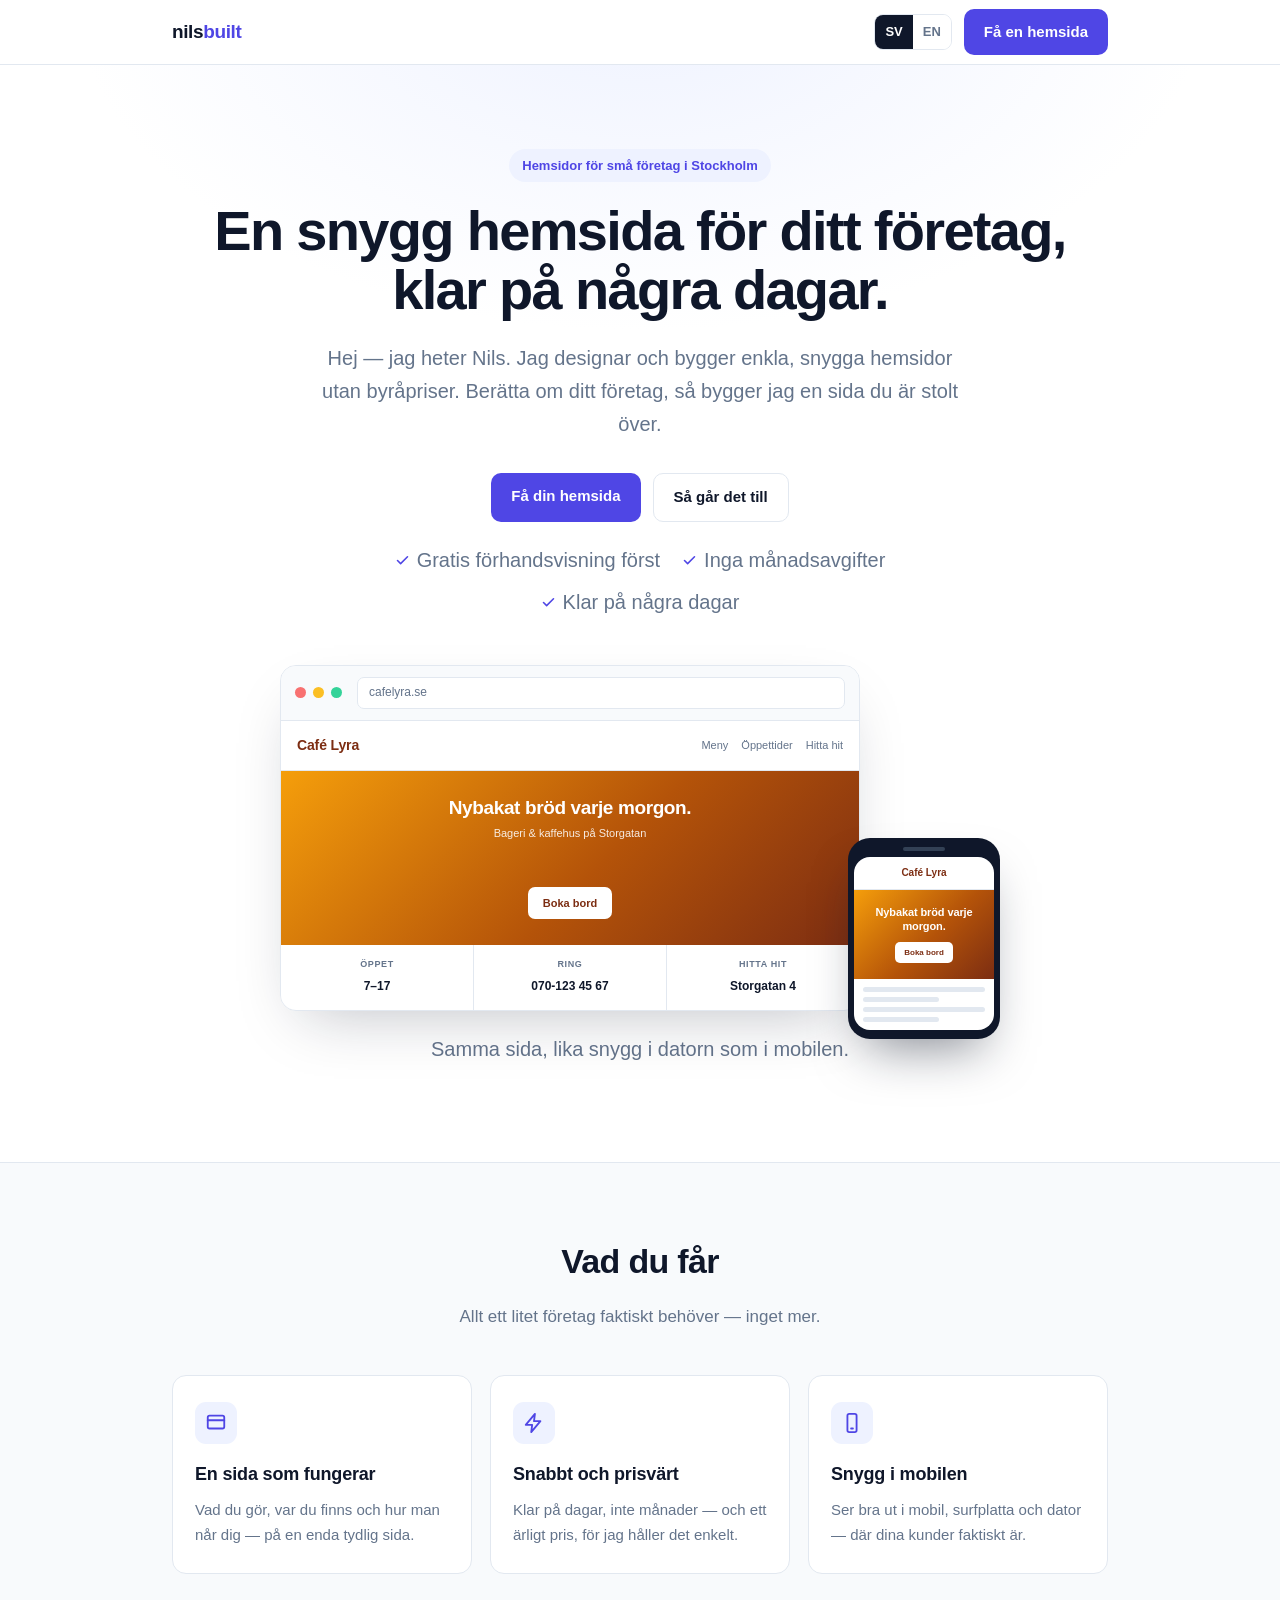
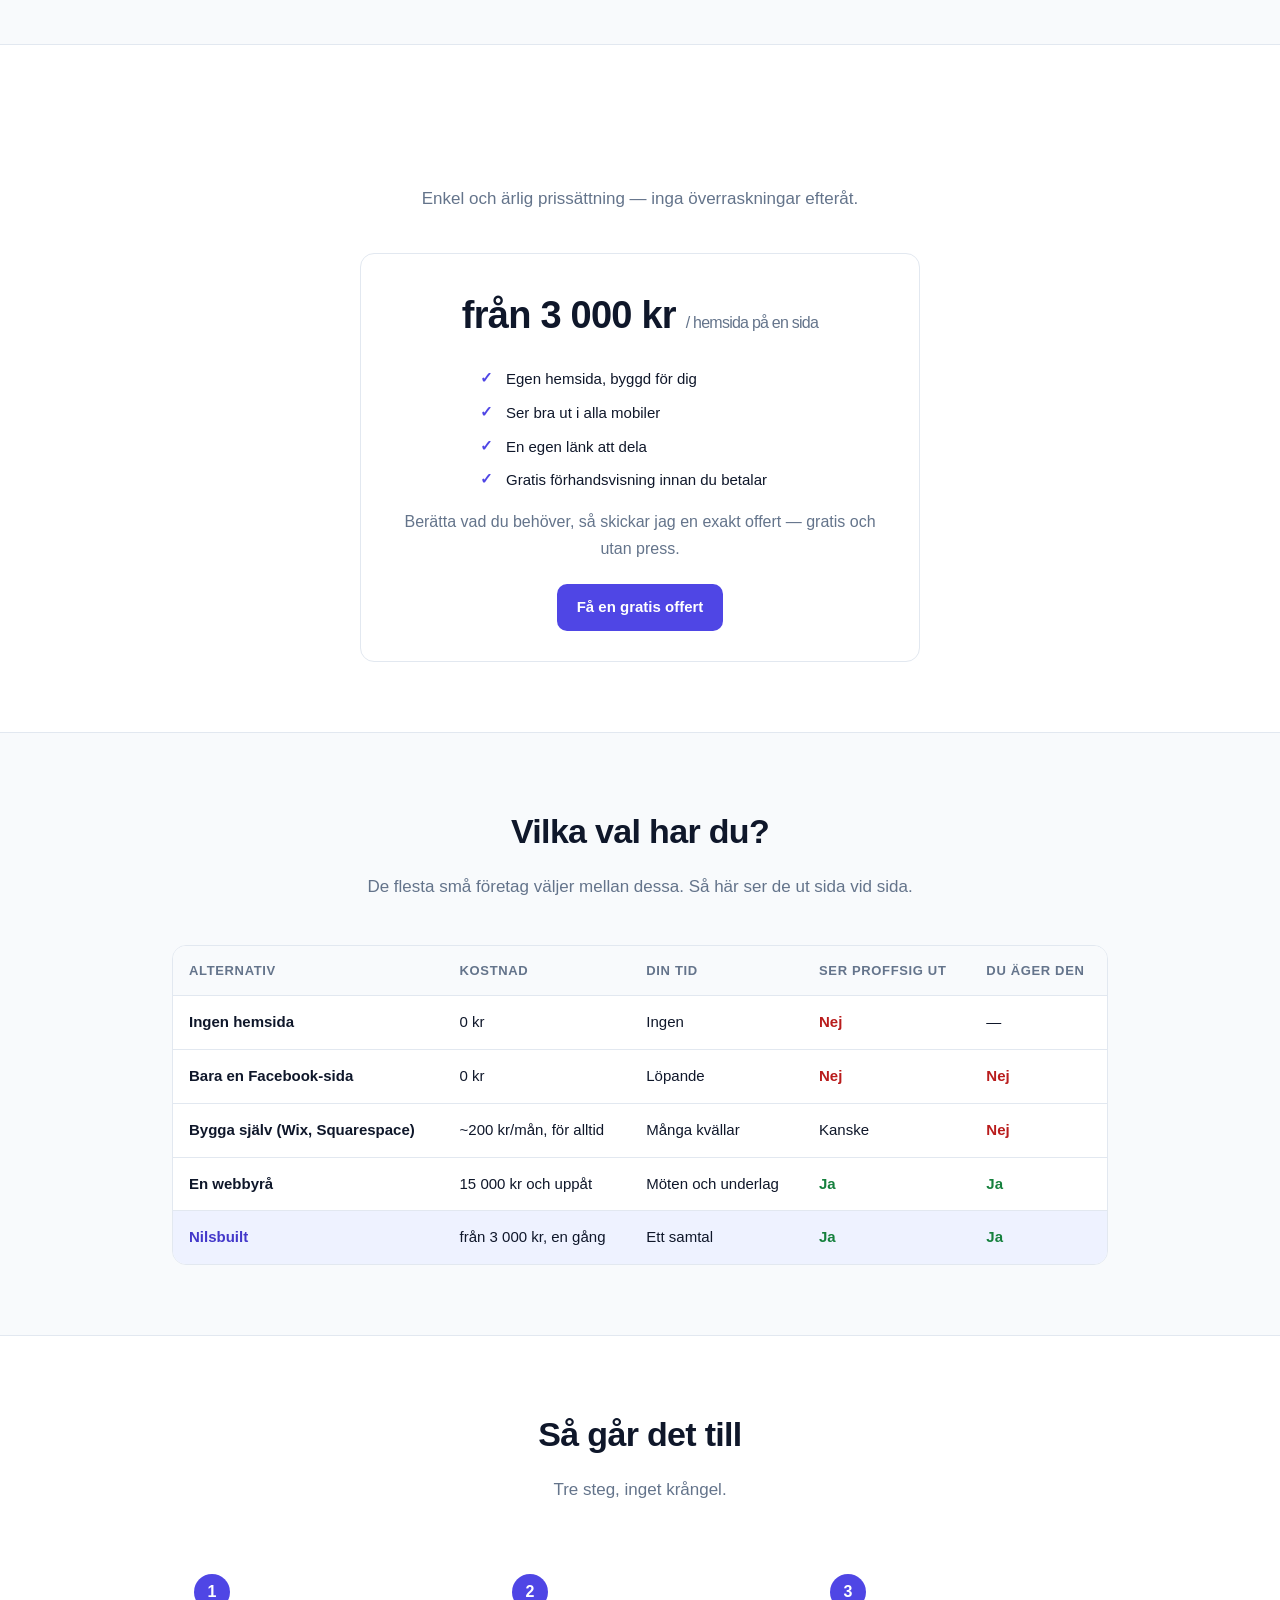
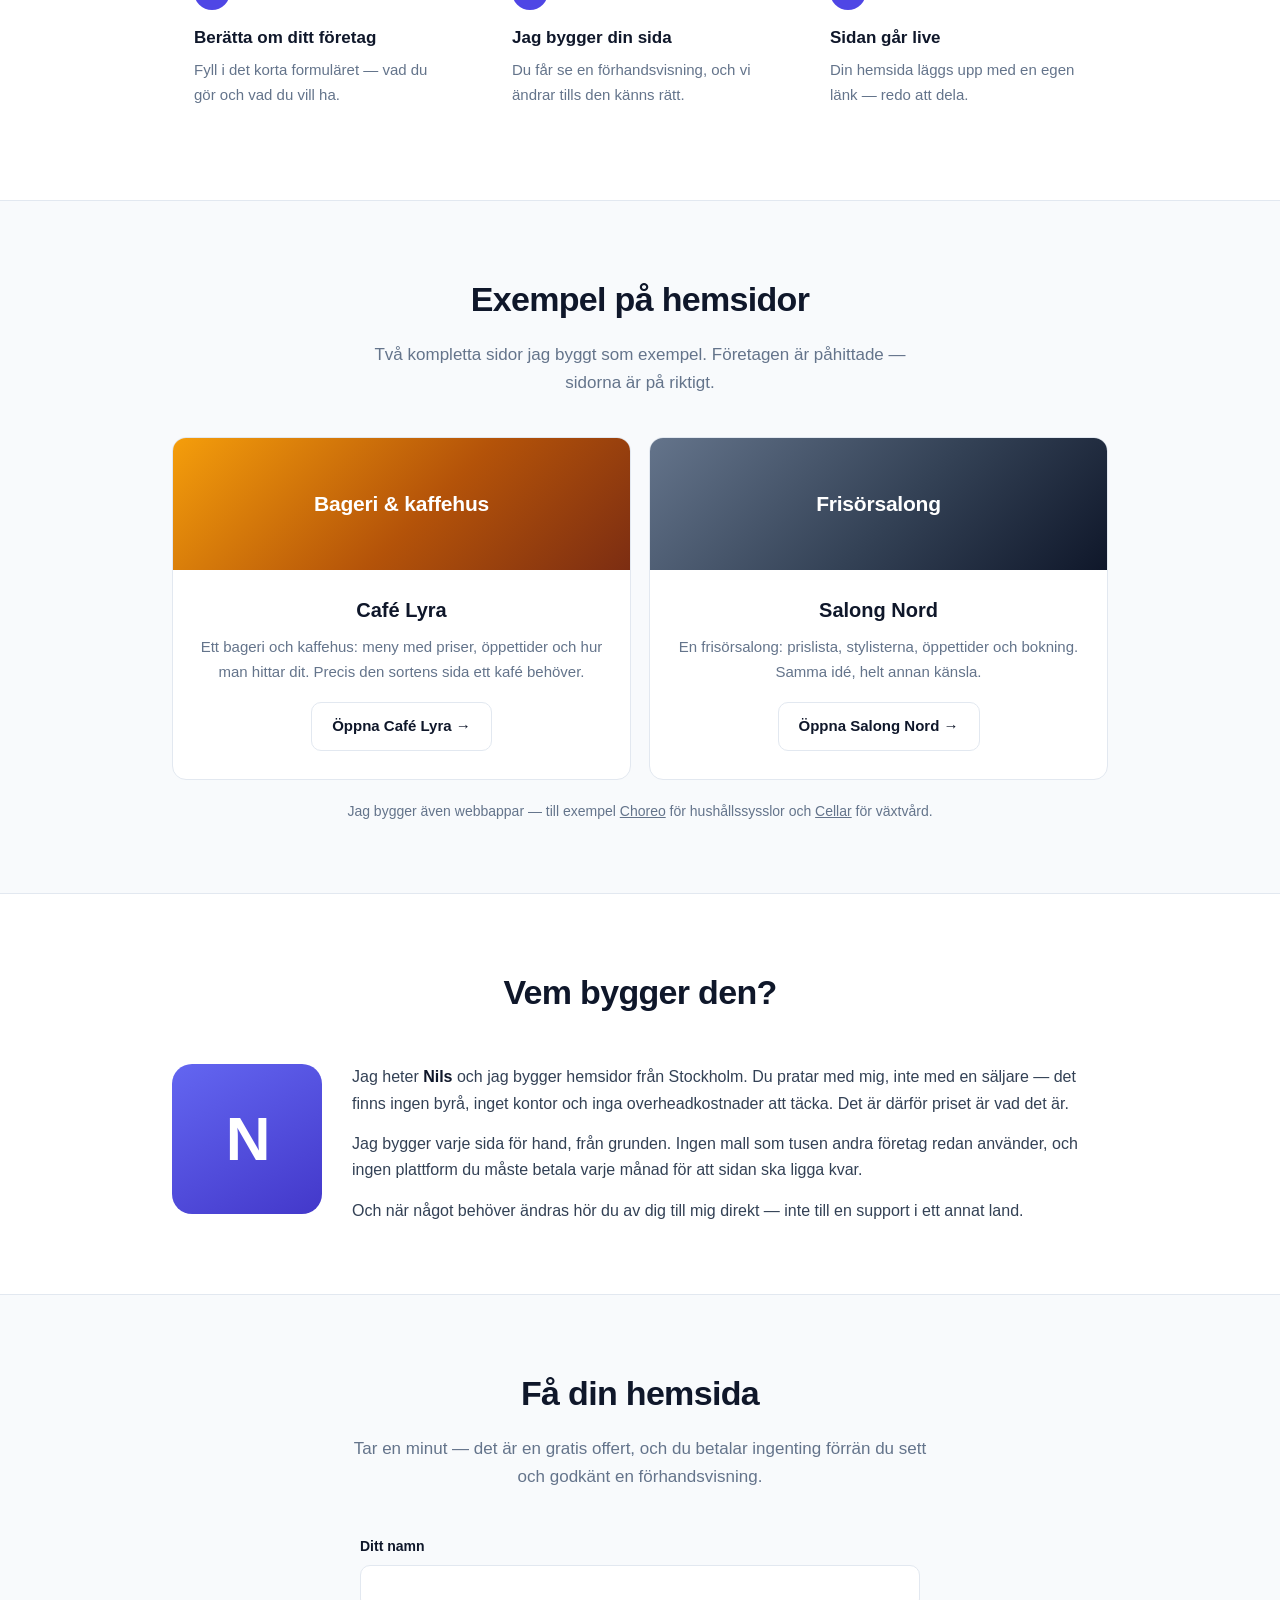
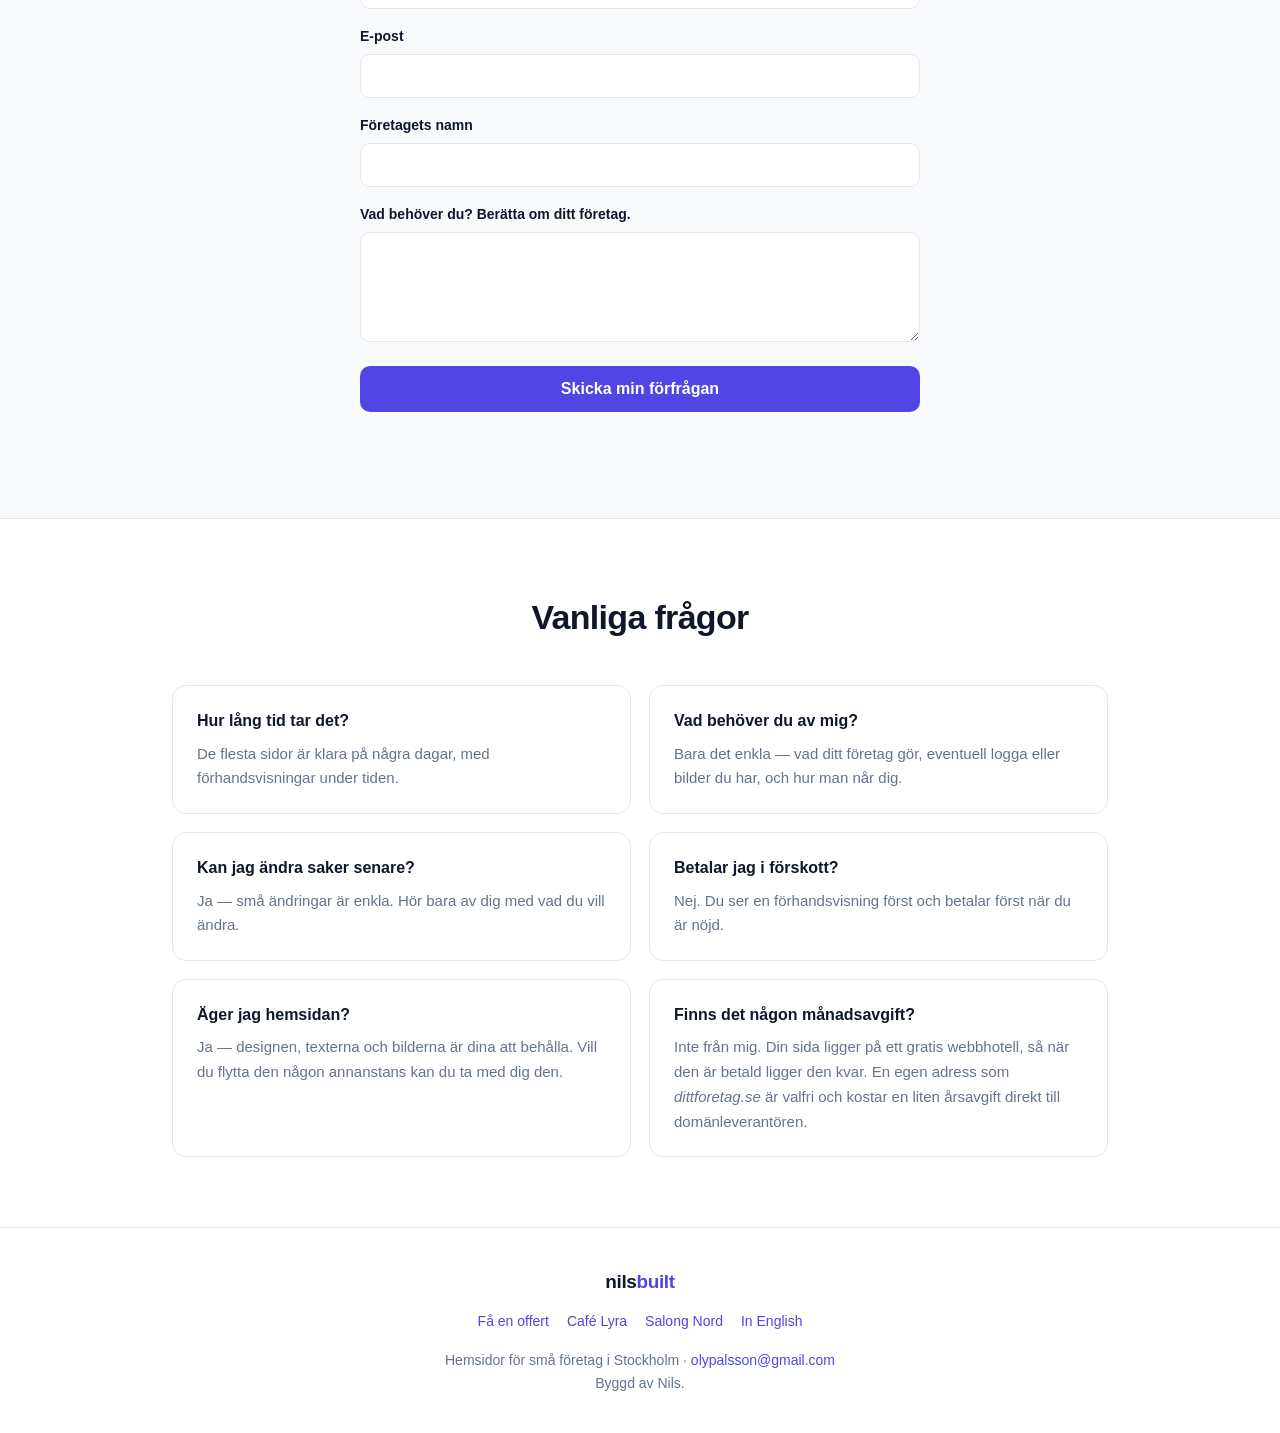
==== commit ed6416a3: "feat: Swedish-first bilingual site, comparison table, about and phone proof The customers are Swedis" ====
--- a/index.html
+++ b/index.html
@@ -1,244 +1,121 @@
 <!DOCTYPE html>
-<html lang="en">
+<html lang="sv">
 <head>
   <meta charset="UTF-8" />
   <meta name="viewport" content="width=device-width, initial-scale=1.0" />
   <meta name="color-scheme" content="light" />
-  <meta name="description" content="Nilsbuilt designs and builds simple, good-looking one-page websites for small businesses in Stockholm — fast and affordable." />
-  <meta property="og:title" content="Nilsbuilt — websites for small businesses in Stockholm" />
-  <meta property="og:description" content="Simple, good-looking websites for small businesses in Stockholm. Fast, affordable, made for you." />
+  <meta name="description" content="Nilsbuilt bygger enkla, snygga hemsidor på en sida för små företag i Stockholm — snabbt, prisvärt och utan månadsavgifter." />
+  <meta property="og:title" content="Nilsbuilt — hemsidor för små företag i Stockholm" />
+  <meta property="og:description" content="Enkla, snygga hemsidor för små företag. Från 3 000 kr, klar på några dagar, inga månadsavgifter." />
   <meta property="og:type" content="website" />
+  <meta property="og:url" content="https://olyhelpschoreo.github.io/nilsbuilt/" />
+  <meta property="og:image" content="https://olyhelpschoreo.github.io/nilsbuilt/og.png" />
+  <meta property="og:locale" content="sv_SE" />
+  <meta name="twitter:card" content="summary_large_image" />
+  <link rel="alternate" hreflang="sv" href="https://olyhelpschoreo.github.io/nilsbuilt/" />
+  <link rel="alternate" hreflang="en" href="https://olyhelpschoreo.github.io/nilsbuilt/en.html" />
   <link rel="icon" href="data:image/svg+xml,%3Csvg xmlns='http://www.w3.org/2000/svg' viewBox='0 0 100 100'%3E%3Crect width='100' height='100' rx='22' fill='%234f46e5'/%3E%3Ctext x='50' y='73' font-size='64' font-family='Arial' font-weight='bold' fill='white' text-anchor='middle'%3EN%3C/text%3E%3C/svg%3E" />
-  <title>Nilsbuilt — websites for small businesses in Stockholm</title>
-
-  <style>
-    :root {
-      --ink: #0f172a;
-      --muted: #64748b;
-      --accent: #4f46e5;
-      --accent-dark: #4338ca;
-      --line: #e2e8f0;
-      --surface: #f8fafc;
-      --radius: 14px;
-    }
-    * { box-sizing: border-box; margin: 0; padding: 0; }
-    html { scroll-behavior: smooth; color-scheme: light; background: #ffffff; }
-    body {
-      font-family: -apple-system, BlinkMacSystemFont, "Segoe UI", Roboto, Helvetica, Arial, sans-serif;
-      background: #ffffff;
-      color: var(--ink);
-      line-height: 1.65;
-      -webkit-font-smoothing: antialiased;
-    }
-    .wrap { max-width: 980px; margin: 0 auto; padding: 0 22px; }
-    a { color: inherit; }
-
-    header {
-      position: sticky; top: 0; z-index: 10;
-      background: rgba(255,255,255,0.85);
-      -webkit-backdrop-filter: blur(8px); backdrop-filter: blur(8px);
-      border-bottom: 1px solid var(--line);
-    }
-    .nav { display: flex; align-items: center; justify-content: space-between; height: 64px; }
-    .brand { font-weight: 800; font-size: 19px; letter-spacing: -0.02em; }
-    .brand span { color: var(--accent); }
-    .btn {
-      display: inline-block; background: var(--accent); color: #fff; text-decoration: none;
-      font-weight: 600; padding: 11px 20px; border-radius: 10px; border: none; cursor: pointer;
-      font-size: 15px; transition: background .15s ease;
-    }
-    .btn:hover { background: var(--accent-dark); }
-    .btn.ghost { background: transparent; color: var(--ink); border: 1px solid var(--line); }
-    .btn.ghost:hover { background: var(--surface); }
-    a:focus-visible, button:focus-visible { outline: 2px solid var(--ink); outline-offset: 2px; }
-
-    .hero {
-      padding: 84px 0 64px; text-align: center;
-      background: radial-gradient(72% 52% at 50% -8%, #eef2ff 0%, rgba(255,255,255,0) 62%);
-    }
-    .hero h1 { font-size: clamp(34px, 6vw, 56px); line-height: 1.05; letter-spacing: -0.03em; }
-    .hero p { font-size: clamp(17px, 2.5vw, 20px); color: var(--muted); max-width: 640px; margin: 22px auto 32px; }
-    .hero-actions { display: flex; gap: 12px; justify-content: center; flex-wrap: wrap; }
-    .eyebrow {
-      display: inline-block; font-size: 13px; font-weight: 600; color: var(--accent);
-      background: #eef2ff; padding: 6px 13px; border-radius: 999px; margin-bottom: 20px;
-    }
-
-    section.band { background: var(--surface); border-top: 1px solid var(--line); border-bottom: 1px solid var(--line); }
-    .section { padding: 70px 0; scroll-margin-top: 84px; }
-    .section h2 { font-size: clamp(26px, 4vw, 34px); letter-spacing: -0.02em; text-align: center; }
-    .section .lead { text-align: center; color: var(--muted); max-width: 560px; margin: 14px auto 0; font-size: 17px; }
-
-    .grid { display: grid; grid-template-columns: repeat(3, 1fr); gap: 18px; margin-top: 44px; }
-    .card { background: #fff; border: 1px solid var(--line); border-radius: var(--radius); padding: 26px 22px; }
-    section.band .card { background: #fff; }
-    .card .ico {
-      width: 42px; height: 42px; border-radius: 11px; background: #eef2ff; color: var(--accent);
-      display: flex; align-items: center; justify-content: center; margin-bottom: 16px;
-    }
-    .card h3 { font-size: 18px; letter-spacing: -0.01em; }
-    .card p { color: var(--muted); margin-top: 8px; font-size: 15px; }
-
-    .steps { counter-reset: step; display: grid; grid-template-columns: repeat(3, 1fr); gap: 18px; margin-top: 44px; }
-    .step { position: relative; padding: 26px 22px 22px; }
-    .step::before {
-      counter-increment: step; content: counter(step);
-      display: flex; align-items: center; justify-content: center;
-      width: 36px; height: 36px; border-radius: 50%; background: var(--accent); color: #fff;
-      font-weight: 700; font-size: 16px; margin-bottom: 14px;
-    }
-    .step h3 { font-size: 17px; }
-    .step p { color: var(--muted); margin-top: 6px; font-size: 15px; }
-
-    .price-box { max-width: 560px; margin: 40px auto 0; background: #fff; border: 1px solid var(--line); border-radius: var(--radius); padding: 30px; text-align: center; }
-    .price-box .amount { font-size: 38px; font-weight: 800; letter-spacing: -0.02em; }
-    .price-box .amount small { font-size: 16px; color: var(--muted); font-weight: 500; }
-
-    .signup { max-width: 560px; margin: 44px auto 0; }
-    .field { margin-bottom: 16px; text-align: left; }
-    .field label { display: block; font-size: 14px; font-weight: 600; margin-bottom: 6px; }
-    .field input, .field textarea {
-      width: 100%; padding: 12px 14px; font-size: 16px; font-family: inherit;
-      border: 1px solid var(--line); border-radius: 10px; background: #fff; color: var(--ink);
-    }
-    .field input:focus, .field textarea:focus { outline: 2px solid var(--accent); border-color: transparent; }
-    .field textarea { min-height: 110px; resize: vertical; }
-    .signup .btn { width: 100%; font-size: 16px; padding: 14px; }
-    #form-status { text-align: center; margin-top: 14px; font-weight: 600; min-height: 22px; }
-
-    footer { border-top: 1px solid var(--line); padding: 32px 0; text-align: center; color: var(--muted); font-size: 14px; }
-    footer a { color: var(--accent); text-decoration: none; }
-
-    .mockup { max-width: 540px; margin: 46px auto 0; border: 1px solid var(--line); border-radius: 16px; overflow: hidden; background: #fff; box-shadow: 0 24px 60px -24px rgba(15,23,42,0.28); text-align: left; }
-    .mockup .bar { display: flex; align-items: center; gap: 7px; padding: 11px 14px; background: var(--surface); border-bottom: 1px solid var(--line); }
-    .mockup .bar .dot { width: 11px; height: 11px; border-radius: 50%; }
-    .mockup .bar .url { flex: 1; margin-left: 8px; background: #fff; border: 1px solid var(--line); border-radius: 7px; font-size: 12px; color: var(--muted); padding: 5px 11px; }
-    .mockup .screen { padding: 26px; }
-    .mockup .screen.flush { padding: 0; }
-    .mockup-caption { text-align: center; color: var(--muted); font-size: 14px; margin: 16px auto 0; max-width: 540px; }
-
-    /* the sample small-business site shown inside the browser mockup */
-    .mini-nav { display: flex; align-items: center; justify-content: space-between; padding: 13px 16px; border-bottom: 1px solid var(--line); }
-    .mini-brand { font-size: 14px; font-weight: 800; letter-spacing: -0.01em; color: #7c2d12; }
-    .mini-links { display: flex; gap: 13px; font-size: 11px; color: var(--muted); font-weight: 500; }
-    .mini-photo {
-      padding: 26px 18px; text-align: center;
-      background: linear-gradient(135deg, #f59e0b 0%, #b45309 55%, #7c2d12 100%);
-    }
-    .mini-photo h4 { color: #fff; font-size: 19px; letter-spacing: -0.02em; line-height: 1.2; }
-    .mini-photo p { color: rgba(255,255,255,0.88); font-size: 11px; margin-top: 5px; }
-    .mini-cta { display: inline-block; margin-top: 12px; background: #fff; color: #7c2d12; font-size: 11px; font-weight: 700; padding: 7px 15px; border-radius: 7px; }
-    .mini-info { display: grid; grid-template-columns: repeat(3, 1fr); gap: 1px; background: var(--line); }
-    .mini-info div { background: #fff; padding: 12px 8px; text-align: center; }
-    .mini-info strong { display: block; font-size: 9px; text-transform: uppercase; letter-spacing: 0.07em; color: var(--muted); font-weight: 700; }
-    .mini-info span { font-size: 12px; font-weight: 600; }
-
-    .trust { display: flex; flex-wrap: wrap; justify-content: center; gap: 9px 22px; margin-top: 26px; color: var(--muted); font-size: 14px; font-weight: 500; }
-    .trust span { display: inline-flex; align-items: center; gap: 7px; }
-    .trust svg { color: var(--accent); flex: none; }
-
-    .work-grid { display: grid; grid-template-columns: 1fr 1fr; gap: 18px; margin-top: 40px; }
-    .work-card { background: #fff; border: 1px solid var(--line); border-radius: var(--radius); padding: 30px; text-align: center; display: flex; flex-direction: column; }
-    .work-card h3 { font-size: 20px; }
-    .work-card p { color: var(--muted); margin-top: 8px; font-size: 15px; flex: 1; }
-    .work-card .btn { align-self: center; margin-top: 18px; }
-
-    .faq { display: grid; grid-template-columns: 1fr 1fr; gap: 18px; margin-top: 40px; }
-    .qa { background: #fff; border: 1px solid var(--line); border-radius: var(--radius); padding: 22px 24px; }
-    .qa h3 { font-size: 16px; }
-    .qa p { color: var(--muted); margin-top: 7px; font-size: 15px; }
-
-    .card, .qa, .work-card { transition: border-color .15s ease, transform .15s ease; }
-    .card:hover, .qa:hover, .work-card:hover { border-color: #cbd5e1; transform: translateY(-2px); }
-
-    .includes { list-style: none; max-width: 300px; margin: 20px auto 0; display: grid; gap: 9px; text-align: left; }
-    .includes li { position: relative; padding-left: 26px; font-size: 15px; }
-    .includes li::before { content: "✓"; position: absolute; left: 0; top: -1px; color: var(--accent); font-weight: 800; }
-
-    @media (max-width: 720px) {
-      .grid, .steps, .faq, .work-grid { grid-template-columns: 1fr; }
-      .hero { padding: 56px 0 44px; }
-    }
-  </style>
+  <title>Nilsbuilt — hemsidor för små företag i Stockholm</title>
+  <link rel="stylesheet" href="styles.css" />
+  <script>document.documentElement.classList.add('js');</script>
 </head>
 <body>
   <header>
     <div class="wrap nav">
-      <div class="brand">nils<span>built</span></div>
-      <a href="#signup" class="btn">Get a website</a>
+      <a href="./" class="brand">nils<span>built</span></a>
+      <div class="nav-right">
+        <nav class="langsw" aria-label="Språk">
+          <a href="./" aria-current="true" lang="sv">SV</a>
+          <a href="en.html" lang="en">EN</a>
+        </nav>
+        <a href="#signup" class="btn">Få en hemsida</a>
+      </div>
     </div>
   </header>
 
   <main>
     <section class="hero">
       <div class="wrap">
-        <span class="eyebrow">Websites for small businesses in Stockholm</span>
-        <h1>A clean website for your business, built fast.</h1>
-        <p>Hi — I'm Nils. I design and build simple, good-looking websites without the big-agency price tag. Tell me about your business and I'll build you a site you're proud of.</p>
+        <span class="eyebrow">Hemsidor för små företag i Stockholm</span>
+        <h1>En snygg hemsida för ditt företag, klar på några dagar.</h1>
+        <p>Hej — jag heter Nils. Jag designar och bygger enkla, snygga hemsidor utan byråpriser. Berätta om ditt företag, så bygger jag en sida du är stolt över.</p>
         <div class="hero-actions">
-          <a href="#signup" class="btn">Get your website</a>
-          <a href="#how" class="btn ghost">How it works</a>
+          <a href="#signup" class="btn">Få din hemsida</a>
+          <a href="#hur" class="btn ghost">Så går det till</a>
         </div>
 
         <p class="trust">
-          <span><svg aria-hidden="true" focusable="false" width="15" height="15" viewBox="0 0 24 24" fill="none" stroke="currentColor" stroke-width="2.5" stroke-linecap="round" stroke-linejoin="round"><path d="M20 6 9 17l-5-5"/></svg>Free preview before you pay</span>
-          <span><svg aria-hidden="true" focusable="false" width="15" height="15" viewBox="0 0 24 24" fill="none" stroke="currentColor" stroke-width="2.5" stroke-linecap="round" stroke-linejoin="round"><path d="M20 6 9 17l-5-5"/></svg>No monthly fees</span>
-          <span><svg aria-hidden="true" focusable="false" width="15" height="15" viewBox="0 0 24 24" fill="none" stroke="currentColor" stroke-width="2.5" stroke-linecap="round" stroke-linejoin="round"><path d="M20 6 9 17l-5-5"/></svg>Ready in days</span>
+          <span><svg aria-hidden="true" focusable="false" width="15" height="15" viewBox="0 0 24 24" fill="none" stroke="currentColor" stroke-width="2.5" stroke-linecap="round" stroke-linejoin="round"><path d="M20 6 9 17l-5-5"/></svg>Gratis förhandsvisning först</span>
+          <span><svg aria-hidden="true" focusable="false" width="15" height="15" viewBox="0 0 24 24" fill="none" stroke="currentColor" stroke-width="2.5" stroke-linecap="round" stroke-linejoin="round"><path d="M20 6 9 17l-5-5"/></svg>Inga månadsavgifter</span>
+          <span><svg aria-hidden="true" focusable="false" width="15" height="15" viewBox="0 0 24 24" fill="none" stroke="currentColor" stroke-width="2.5" stroke-linecap="round" stroke-linejoin="round"><path d="M20 6 9 17l-5-5"/></svg>Klar på några dagar</span>
         </p>
 
-        <div class="mockup" aria-hidden="true">
-          <div class="bar">
-            <span class="dot" style="background:#f87171"></span>
-            <span class="dot" style="background:#fbbf24"></span>
-            <span class="dot" style="background:#34d399"></span>
-            <span class="url">cafelyra.se</span>
-          </div>
-          <div class="screen flush">
-            <div class="mini-nav">
-              <span class="mini-brand">Café Lyra</span>
-              <span class="mini-links"><span>Menu</span><span>Hours</span><span>Find us</span></span>
-            </div>
-            <div class="mini-photo">
-              <h4>Fresh bread, every morning.</h4>
-              <p>Bakery &amp; coffee house on Storgatan</p>
-              <span class="mini-cta">Book a table</span>
-            </div>
-            <div class="mini-info">
-              <div><strong>Open</strong><span>7–17</span></div>
-              <div><strong>Call</strong><span>070-123 45 67</span></div>
-              <div><strong>Find us</strong><span>Storgatan 4</span></div>
-            </div>
-          </div>
-        </div>
-        <p class="mockup-caption">An example of the kind of one-page site I build.</p>
+        <div class="mock-stage">
+          <div class="mockup" aria-hidden="true">
+            <div class="bar">
+              <span class="dot" style="background:#f87171"></span>
+              <span class="dot" style="background:#fbbf24"></span>
+              <span class="dot" style="background:#34d399"></span>
+              <span class="url">cafelyra.se</span>
+            </div>
+            <div class="screen flush">
+              <div class="mini-nav">
+                <span class="mini-brand">Café Lyra</span>
+                <span class="mini-links"><span>Meny</span><span>Öppettider</span><span>Hitta hit</span></span>
+              </div>
+              <div class="mini-photo">
+                <h4>Nybakat bröd varje morgon.</h4>
+                <p>Bageri &amp; kaffehus på Storgatan</p>
+                <span class="mini-cta">Boka bord</span>
+              </div>
+              <div class="mini-info">
+                <div><strong>Öppet</strong><span>7–17</span></div>
+                <div><strong>Ring</strong><span>070-123 45 67</span></div>
+                <div><strong>Hitta hit</strong><span>Storgatan 4</span></div>
+              </div>
+            </div>
+          </div>
+          <div class="phone" aria-hidden="true">
+            <div class="notch"></div>
+            <div class="pscreen">
+              <div class="pnav">Café Lyra</div>
+              <div class="pphoto">
+                <h5>Nybakat bröd varje morgon.</h5>
+                <span>Boka bord</span>
+              </div>
+              <div class="pinfo"><i></i><i class="s"></i><i></i><i class="s"></i></div>
+            </div>
+          </div>
+        </div>
+        <p class="mockup-caption">Samma sida, lika snygg i datorn som i mobilen.</p>
       </div>
     </section>
 
     <section class="band section">
       <div class="wrap">
-        <h2>What you get</h2>
-        <p class="lead">Everything a small business actually needs — nothing it doesn't.</p>
+        <h2 class="reveal">Vad du får</h2>
+        <p class="lead reveal">Allt ett litet företag faktiskt behöver — inget mer.</p>
         <div class="grid">
-          <div class="card">
+          <div class="card reveal">
             <div class="ico">
               <svg aria-hidden="true" focusable="false" width="22" height="22" viewBox="0 0 24 24" fill="none" stroke="currentColor" stroke-width="2" stroke-linecap="round" stroke-linejoin="round"><rect x="3" y="4" width="18" height="14" rx="2"/><path d="M3 9h18"/></svg>
             </div>
-            <h3>A site that works</h3>
-            <p>What you do, where you are, and how to reach you — on one clean, clear page.</p>
-          </div>
-          <div class="card">
+            <h3>En sida som fungerar</h3>
+            <p>Vad du gör, var du finns och hur man når dig — på en enda tydlig sida.</p>
+          </div>
+          <div class="card reveal">
             <div class="ico">
               <svg aria-hidden="true" focusable="false" width="22" height="22" viewBox="0 0 24 24" fill="none" stroke="currentColor" stroke-width="2" stroke-linecap="round" stroke-linejoin="round"><path d="M13 2 3 14h7l-1 8 10-12h-7z"/></svg>
             </div>
-            <h3>Fast &amp; affordable</h3>
-            <p>Built in days, not months — and a fair price, because I keep things simple.</p>
-          </div>
-          <div class="card">
+            <h3>Snabbt och prisvärt</h3>
+            <p>Klar på dagar, inte månader — och ett ärligt pris, för jag håller det enkelt.</p>
+          </div>
+          <div class="card reveal">
             <div class="ico">
               <svg aria-hidden="true" focusable="false" width="22" height="22" viewBox="0 0 24 24" fill="none" stroke="currentColor" stroke-width="2" stroke-linecap="round" stroke-linejoin="round"><rect x="7" y="2" width="10" height="20" rx="2"/><path d="M11 18h2"/></svg>
             </div>
-            <h3>Great on phones</h3>
-            <p>Looks sharp on phones, tablets and computers — where most of your customers actually are.</p>
+            <h3>Snygg i mobilen</h3>
+            <p>Ser bra ut i mobil, surfplatta och dator — där dina kunder faktiskt är.</p>
           </div>
         </div>
       </div>
@@ -246,57 +123,136 @@
 
     <section class="section">
       <div class="wrap">
-        <h2>How much?</h2>
-        <p class="lead">Simple, honest pricing — no surprises later.</p>
-        <div class="price-box">
-          <div class="amount">from 3&nbsp;000 kr <small>/ one-page site</small></div>
+        <h2 class="reveal">Vad kostar det?</h2>
+        <p class="lead reveal">Enkel och ärlig prissättning — inga överraskningar efteråt.</p>
+        <div class="price-box reveal">
+          <div class="amount">från 3&nbsp;000 kr <small>/ hemsida på en sida</small></div>
           <ul class="includes">
-            <li>Custom one-page website</li>
-            <li>Looks great on every phone</li>
-            <li>Your own shareable link</li>
-            <li>A free preview before you pay</li>
+            <li>Egen hemsida, byggd för dig</li>
+            <li>Ser bra ut i alla mobiler</li>
+            <li>En egen länk att dela</li>
+            <li>Gratis förhandsvisning innan du betalar</li>
           </ul>
-          <p style="color: var(--muted); margin-top: 16px;">Tell me what you need and I'll send you an exact quote — free, no pressure.</p>
-          <a href="#signup" class="btn" style="margin-top: 22px;">Get your free quote</a>
-        </div>
-      </div>
-    </section>
-
-    <section class="band section" id="how">
-      <div class="wrap">
-        <h2>How it works</h2>
-        <p class="lead">Three steps, no jargon.</p>
+          <p style="color: var(--muted); margin-top: 16px;">Berätta vad du behöver, så skickar jag en exakt offert — gratis och utan press.</p>
+          <a href="#signup" class="btn" style="margin-top: 22px;">Få en gratis offert</a>
+        </div>
+      </div>
+    </section>
+
+    <section class="band section">
+      <div class="wrap">
+        <h2 class="reveal">Vilka val har du?</h2>
+        <p class="lead reveal">De flesta små företag väljer mellan dessa. Så här ser de ut sida vid sida.</p>
+        <div class="compare-wrap reveal">
+          <table class="compare">
+            <caption class="sr-only" style="position:absolute;width:1px;height:1px;overflow:hidden;clip:rect(0 0 0 0);white-space:nowrap;">Jämförelse av olika sätt att få en hemsida</caption>
+            <thead>
+              <tr>
+                <th scope="col">Alternativ</th>
+                <th scope="col">Kostnad</th>
+                <th scope="col">Din tid</th>
+                <th scope="col">Ser proffsig ut</th>
+                <th scope="col">Du äger den</th>
+              </tr>
+            </thead>
+            <tbody>
+              <tr>
+                <th scope="row">Ingen hemsida</th>
+                <td data-label="Kostnad">0 kr</td>
+                <td data-label="Din tid">Ingen</td>
+                <td data-label="Ser proffsig ut"><span class="no">Nej</span></td>
+                <td data-label="Du äger den">—</td>
+              </tr>
+              <tr>
+                <th scope="row">Bara en Facebook-sida</th>
+                <td data-label="Kostnad">0 kr</td>
+                <td data-label="Din tid">Löpande</td>
+                <td data-label="Ser proffsig ut"><span class="no">Nej</span></td>
+                <td data-label="Du äger den"><span class="no">Nej</span></td>
+              </tr>
+              <tr>
+                <th scope="row">Bygga själv (Wix, Squarespace)</th>
+                <td data-label="Kostnad">~200 kr/mån, för alltid</td>
+                <td data-label="Din tid">Många kvällar</td>
+                <td data-label="Ser proffsig ut">Kanske</td>
+                <td data-label="Du äger den"><span class="no">Nej</span></td>
+              </tr>
+              <tr>
+                <th scope="row">En webbyrå</th>
+                <td data-label="Kostnad">15 000 kr och uppåt</td>
+                <td data-label="Din tid">Möten och underlag</td>
+                <td data-label="Ser proffsig ut"><span class="yes">Ja</span></td>
+                <td data-label="Du äger den"><span class="yes">Ja</span></td>
+              </tr>
+              <tr class="mine">
+                <th scope="row">Nilsbuilt</th>
+                <td data-label="Kostnad">från 3 000 kr, en gång</td>
+                <td data-label="Din tid">Ett samtal</td>
+                <td data-label="Ser proffsig ut"><span class="yes">Ja</span></td>
+                <td data-label="Du äger den"><span class="yes">Ja</span></td>
+              </tr>
+            </tbody>
+          </table>
+        </div>
+      </div>
+    </section>
+
+    <section class="section" id="hur">
+      <div class="wrap">
+        <h2 class="reveal">Så går det till</h2>
+        <p class="lead reveal">Tre steg, inget krångel.</p>
         <div class="steps">
-          <div class="step">
-            <h3>Tell me about your business</h3>
-            <p>Fill in the short form below — what you do and what you'd like.</p>
-          </div>
-          <div class="step">
-            <h3>I build your site</h3>
-            <p>I send you a preview to look over, and we tweak it until it's right.</p>
-          </div>
-          <div class="step">
-            <h3>You go live</h3>
-            <p>Your website goes online with its own link — ready to share.</p>
-          </div>
-        </div>
+          <div class="step reveal">
+            <h3>Berätta om ditt företag</h3>
+            <p>Fyll i det korta formuläret — vad du gör och vad du vill ha.</p>
+          </div>
+          <div class="step reveal">
+            <h3>Jag bygger din sida</h3>
+            <p>Du får se en förhandsvisning, och vi ändrar tills den känns rätt.</p>
+          </div>
+          <div class="step reveal">
+            <h3>Sidan går live</h3>
+            <p>Din hemsida läggs upp med en egen länk — redo att dela.</p>
+          </div>
+        </div>
+      </div>
+    </section>
+
+    <section class="band section">
+      <div class="wrap">
+        <h2 class="reveal">Exempel på hemsidor</h2>
+        <p class="lead reveal">Två kompletta sidor jag byggt som exempel. Företagen är påhittade — sidorna är på riktigt.</p>
+        <div class="work-grid">
+          <div class="work-card reveal">
+            <div class="work-thumb cafe" aria-hidden="true">Bageri &amp; kaffehus</div>
+            <div class="work-body">
+              <h3>Café Lyra</h3>
+              <p>Ett bageri och kaffehus: meny med priser, öppettider och hur man hittar dit. Precis den sortens sida ett kafé behöver.</p>
+              <a href="demo/cafe-lyra/" class="btn ghost">Öppna Café Lyra →</a>
+            </div>
+          </div>
+          <div class="work-card reveal">
+            <div class="work-thumb salon" aria-hidden="true">Frisörsalong</div>
+            <div class="work-body">
+              <h3>Salong Nord</h3>
+              <p>En frisörsalong: prislista, stylisterna, öppettider och bokning. Samma idé, helt annan känsla.</p>
+              <a href="demo/salong-nord/" class="btn ghost">Öppna Salong Nord →</a>
+            </div>
+          </div>
+        </div>
+        <p class="work-note reveal">Jag bygger även webbappar — till exempel <a href="https://choreo-silk.vercel.app" target="_blank" rel="noopener">Choreo</a> för hushållssysslor och <a href="https://olyhelpschoreo.github.io/cellar/" target="_blank" rel="noopener">Cellar</a> för växtvård.</p>
       </div>
     </section>
 
     <section class="section">
       <div class="wrap">
-        <h2>Recent work</h2>
-        <p class="lead">A couple of things I've designed, built and shipped.</p>
-        <div class="work-grid">
-          <div class="work-card">
-            <h3>Choreo</h3>
-            <p>A household chore app for families — splits chores fairly with rotation and points. Built for web and mobile, used by real families.</p>
-            <a href="https://choreo-silk.vercel.app" target="_blank" rel="noopener" class="btn ghost">View Choreo →</a>
-          </div>
-          <div class="work-card">
-            <h3>Cellar</h3>
-            <p>A plant-care app that tracks your houseplants, shows which need water today, and remembers how each one has grown. A polished, installable web app.</p>
-            <a href="https://olyhelpschoreo.github.io/cellar/" target="_blank" rel="noopener" class="btn ghost">View Cellar →</a>
+        <h2 class="reveal">Vem bygger den?</h2>
+        <div class="about reveal">
+          <div class="about-mark" aria-hidden="true">N</div>
+          <div class="about-body">
+            <p>Jag heter <strong>Nils</strong> och jag bygger hemsidor från Stockholm. Du pratar med mig, inte med en säljare — det finns ingen byrå, inget kontor och inga overheadkostnader att täcka. Det är därför priset är vad det är.</p>
+            <p>Jag bygger varje sida för hand, från grunden. Ingen mall som tusen andra företag redan använder, och ingen plattform du måste betala varje månad för att sidan ska ligga kvar.</p>
+            <p>Och när något behöver ändras hör du av dig till mig direkt — inte till en support i ett annat land.</p>
           </div>
         </div>
       </div>
@@ -304,31 +260,31 @@
 
     <section class="band section" id="signup">
       <div class="wrap">
-        <h2>Get your website</h2>
-        <p class="lead">Takes a minute — it's a free quote, and you don't pay until you've seen and approved a preview.</p>
+        <h2 class="reveal">Få din hemsida</h2>
+        <p class="lead reveal">Tar en minut — det är en gratis offert, och du betalar ingenting förrän du sett och godkänt en förhandsvisning.</p>
         <form class="signup" id="signup-form">
           <!-- Web3Forms public access key — safe in client-side code; it can only deliver mail to the account owner. -->
           <input type="hidden" name="access_key" value="c4a0a13f-0577-48ca-911d-5884ea23847b" />
-          <input type="hidden" name="subject" value="New website request" />
+          <input type="hidden" name="subject" value="Ny förfrågan om hemsida" />
           <input type="checkbox" name="botcheck" style="display:none" tabindex="-1" autocomplete="off" />
 
           <div class="field">
-            <label for="name">Your name</label>
-            <input id="name" name="name" type="text" required />
+            <label for="name">Ditt namn</label>
+            <input id="name" name="name" type="text" autocomplete="name" required />
           </div>
           <div class="field">
-            <label for="email">Email</label>
-            <input id="email" name="email" type="email" required />
+            <label for="email">E-post</label>
+            <input id="email" name="email" type="email" autocomplete="email" required />
           </div>
           <div class="field">
-            <label for="business">Business name</label>
-            <input id="business" name="business" type="text" />
+            <label for="business">Företagets namn</label>
+            <input id="business" name="business" type="text" autocomplete="organization" />
           </div>
           <div class="field">
-            <label for="message">What do you need? Tell me about your business.</label>
+            <label for="message">Vad behöver du? Berätta om ditt företag.</label>
             <textarea id="message" name="message" required></textarea>
           </div>
-          <button type="submit" class="btn">Send my request</button>
+          <button type="submit" class="btn">Skicka min förfrågan</button>
           <p id="form-status" role="status" aria-live="polite"></p>
         </form>
       </div>
@@ -336,31 +292,31 @@
 
     <section class="section">
       <div class="wrap">
-        <h2>Common questions</h2>
+        <h2 class="reveal">Vanliga frågor</h2>
         <div class="faq">
-          <div class="qa">
-            <h3>How long does it take?</h3>
-            <p>Most one-page sites are ready in a few days, with previews along the way.</p>
-          </div>
-          <div class="qa">
-            <h3>What do I need to give you?</h3>
-            <p>Just the basics — what your business does, any logo or photos you have, and how people reach you.</p>
-          </div>
-          <div class="qa">
-            <h3>Can I change it later?</h3>
-            <p>Yes — small updates are easy. Just send me what you'd like changed.</p>
-          </div>
-          <div class="qa">
-            <h3>Do I pay upfront?</h3>
-            <p>No. You see a preview first and only pay once you're happy with it.</p>
-          </div>
-          <div class="qa">
-            <h3>Do I own the website?</h3>
-            <p>Yes — the design, the words and the pictures are yours to keep. If you ever want to move it elsewhere, you can take it with you.</p>
-          </div>
-          <div class="qa">
-            <h3>Is there a monthly fee?</h3>
-            <p>Not from me. Your site is hosted free, so once it's paid for it simply stays online. A personal address like <em>yourbusiness.se</em> is optional and costs a small yearly fee paid straight to the domain provider.</p>
+          <div class="qa reveal">
+            <h3>Hur lång tid tar det?</h3>
+            <p>De flesta sidor är klara på några dagar, med förhandsvisningar under tiden.</p>
+          </div>
+          <div class="qa reveal">
+            <h3>Vad behöver du av mig?</h3>
+            <p>Bara det enkla — vad ditt företag gör, eventuell logga eller bilder du har, och hur man når dig.</p>
+          </div>
+          <div class="qa reveal">
+            <h3>Kan jag ändra saker senare?</h3>
+            <p>Ja — små ändringar är enkla. Hör bara av dig med vad du vill ändra.</p>
+          </div>
+          <div class="qa reveal">
+            <h3>Betalar jag i förskott?</h3>
+            <p>Nej. Du ser en förhandsvisning först och betalar först när du är nöjd.</p>
+          </div>
+          <div class="qa reveal">
+            <h3>Äger jag hemsidan?</h3>
+            <p>Ja — designen, texterna och bilderna är dina att behålla. Vill du flytta den någon annanstans kan du ta med dig den.</p>
+          </div>
+          <div class="qa reveal">
+            <h3>Finns det någon månadsavgift?</h3>
+            <p>Inte från mig. Din sida ligger på ett gratis webbhotell, så när den är betald ligger den kvar. En egen adress som <em>dittforetag.se</em> är valfri och kostar en liten årsavgift direkt till domänleverantören.</p>
           </div>
         </div>
       </div>
@@ -369,10 +325,24 @@
 
   <footer>
     <div class="wrap">
-      <strong>Nilsbuilt</strong> · <a href="mailto:olypalsson@gmail.com">olypalsson@gmail.com</a><br />
-      Built by Nils.
+      <div class="fbrand">nils<span>built</span></div>
+      <div class="flinks">
+        <a href="#signup">Få en offert</a>
+        <a href="demo/cafe-lyra/">Café Lyra</a>
+        <a href="demo/salong-nord/">Salong Nord</a>
+        <a href="en.html" lang="en">In English</a>
+      </div>
+      <div class="fmeta">
+        Hemsidor för små företag i Stockholm · <a href="mailto:olypalsson@gmail.com">olypalsson@gmail.com</a><br />
+        Byggd av Nils.
+      </div>
     </div>
   </footer>
+
+  <div class="stickybar" id="stickybar">
+    <div class="sp">från 3&nbsp;000 kr<small>Gratis offert, inga månadsavgifter</small></div>
+    <a href="#signup" class="btn">Få offert</a>
+  </div>
 
   <script>
     const form = document.getElementById("signup-form");
@@ -382,10 +352,10 @@
     form.addEventListener("submit", async (e) => {
       e.preventDefault();
       const btn = form.querySelector('button[type="submit"]');
-      if (btn.disabled) return; // ignore a second click while one is in flight
+      if (btn.disabled) return; // ignorera en andra klick medan en är på väg
       btn.disabled = true;
       statusEl.style.color = "#64748b";
-      statusEl.textContent = "Sending…";
+      statusEl.textContent = "Skickar…";
       const data = Object.fromEntries(new FormData(form));
       try {
         const res = await fetch("https://api.web3forms.com/submit", {
@@ -397,23 +367,50 @@
         try {
           json = await res.json();
         } catch {
-          // non-JSON response (e.g. a server error page) — treat as a failed submit
+          // svar som inte är JSON (t.ex. en felsida) — behandla som misslyckat
         }
         if (res.ok && json && json.success) {
           form.reset();
           statusEl.style.color = "#15803d";
-          statusEl.textContent = "Thanks! Your request is in — I'll be in touch soon.";
+          statusEl.textContent = "Tack! Din förfrågan är inne — jag hör av mig snart.";
         } else {
           statusEl.style.color = "#b91c1c";
-          statusEl.textContent = "Something went wrong. Email me directly: " + FALLBACK_EMAIL;
+          statusEl.textContent = "Något gick fel. Mejla mig direkt: " + FALLBACK_EMAIL;
         }
       } catch {
         statusEl.style.color = "#b91c1c";
-        statusEl.textContent = "Network error — please try again, or email " + FALLBACK_EMAIL;
+        statusEl.textContent = "Något gick fel. Mejla mig direkt: " + FALLBACK_EMAIL;
       } finally {
         btn.disabled = false;
       }
     });
+
+    // Mjuk inblandning när sektioner rullas in i bild.
+    const reduceMotion = window.matchMedia("(prefers-reduced-motion: reduce)").matches;
+    const revealables = document.querySelectorAll(".reveal");
+    if (reduceMotion || !("IntersectionObserver" in window)) {
+      revealables.forEach((el) => el.classList.add("in"));
+    } else {
+      const io = new IntersectionObserver((entries) => {
+        entries.forEach((entry) => {
+          if (entry.isIntersecting) {
+            entry.target.classList.add("in");
+            io.unobserve(entry.target);
+          }
+        });
+      }, { rootMargin: "0px 0px -8% 0px", threshold: 0.08 });
+      revealables.forEach((el) => io.observe(el));
+    }
+
+    // Göm den fasta mobilknappen när formuläret ändå syns, så den inte täcker skicka-knappen.
+    const bar = document.getElementById("stickybar");
+    const signup = document.getElementById("signup");
+    if ("IntersectionObserver" in window) {
+      new IntersectionObserver(
+        (entries) => entries.forEach((en) => bar.classList.toggle("hide", en.isIntersecting)),
+        { threshold: 0 }
+      ).observe(signup);
+    }
   </script>
 </body>
 </html>
--- a/styles.css
+++ b/styles.css
@@ -0,0 +1,255 @@
+/* Nilsbuilt — shared styles for the Swedish (index.html) and English (en.html) pages. */
+
+:root {
+  --ink: #0f172a;
+  --muted: #64748b;
+  --accent: #4f46e5;
+  --accent-dark: #4338ca;
+  --line: #e2e8f0;
+  --surface: #f8fafc;
+  --radius: 14px;
+}
+* { box-sizing: border-box; margin: 0; padding: 0; }
+html { scroll-behavior: smooth; color-scheme: light; background: #ffffff; }
+body {
+  font-family: -apple-system, BlinkMacSystemFont, "Segoe UI", Roboto, Helvetica, Arial, sans-serif;
+  background: #ffffff;
+  color: var(--ink);
+  line-height: 1.65;
+  -webkit-font-smoothing: antialiased;
+}
+.wrap { max-width: 980px; margin: 0 auto; padding: 0 22px; }
+a { color: inherit; }
+
+header {
+  position: sticky; top: 0; z-index: 30;
+  background: rgba(255,255,255,0.85);
+  -webkit-backdrop-filter: blur(8px); backdrop-filter: blur(8px);
+  border-bottom: 1px solid var(--line);
+}
+.nav { display: flex; align-items: center; justify-content: space-between; gap: 14px; height: 64px; }
+.brand { font-weight: 800; font-size: 19px; letter-spacing: -0.02em; text-decoration: none; }
+.brand span { color: var(--accent); }
+.nav-right { display: flex; align-items: center; gap: 12px; }
+
+.btn {
+  display: inline-block; background: var(--accent); color: #fff; text-decoration: none;
+  font-weight: 600; padding: 11px 20px; border-radius: 10px; border: none; cursor: pointer;
+  font-size: 15px; transition: background .15s ease;
+}
+.btn:hover { background: var(--accent-dark); }
+.btn.ghost { background: transparent; color: var(--ink); border: 1px solid var(--line); }
+.btn.ghost:hover { background: var(--surface); }
+a:focus-visible, button:focus-visible { outline: 2px solid var(--ink); outline-offset: 2px; }
+
+/* language switch */
+.langsw { display: flex; border: 1px solid var(--line); border-radius: 9px; overflow: hidden; font-size: 13px; font-weight: 700; }
+.langsw a { padding: 6px 10px; text-decoration: none; color: var(--muted); background: #fff; }
+.langsw a[aria-current="true"] { background: var(--ink); color: #fff; }
+.langsw a:not([aria-current="true"]):hover { background: var(--surface); color: var(--ink); }
+
+.hero {
+  padding: 84px 0 64px; text-align: center;
+  background: radial-gradient(72% 52% at 50% -8%, #eef2ff 0%, rgba(255,255,255,0) 62%);
+}
+.hero h1 { font-size: clamp(34px, 6vw, 56px); line-height: 1.05; letter-spacing: -0.03em; }
+.hero p { font-size: clamp(17px, 2.5vw, 20px); color: var(--muted); max-width: 640px; margin: 22px auto 32px; }
+.hero-actions { display: flex; gap: 12px; justify-content: center; flex-wrap: wrap; }
+.eyebrow {
+  display: inline-block; font-size: 13px; font-weight: 600; color: var(--accent);
+  background: #eef2ff; padding: 6px 13px; border-radius: 999px; margin-bottom: 20px;
+}
+
+section.band { background: var(--surface); border-top: 1px solid var(--line); border-bottom: 1px solid var(--line); }
+.section { padding: 70px 0; scroll-margin-top: 84px; }
+.section h2 { font-size: clamp(26px, 4vw, 34px); letter-spacing: -0.02em; text-align: center; }
+.section .lead { text-align: center; color: var(--muted); max-width: 580px; margin: 14px auto 0; font-size: 17px; }
+
+.grid { display: grid; grid-template-columns: repeat(3, 1fr); gap: 18px; margin-top: 44px; }
+.card { background: #fff; border: 1px solid var(--line); border-radius: var(--radius); padding: 26px 22px; }
+section.band .card { background: #fff; }
+.card .ico {
+  width: 42px; height: 42px; border-radius: 11px; background: #eef2ff; color: var(--accent);
+  display: flex; align-items: center; justify-content: center; margin-bottom: 16px;
+}
+.card h3 { font-size: 18px; letter-spacing: -0.01em; }
+.card p { color: var(--muted); margin-top: 8px; font-size: 15px; }
+
+.steps { counter-reset: step; display: grid; grid-template-columns: repeat(3, 1fr); gap: 18px; margin-top: 44px; }
+.step { position: relative; padding: 26px 22px 22px; }
+.step::before {
+  counter-increment: step; content: counter(step);
+  display: flex; align-items: center; justify-content: center;
+  width: 36px; height: 36px; border-radius: 50%; background: var(--accent); color: #fff;
+  font-weight: 700; font-size: 16px; margin-bottom: 14px;
+}
+.step h3 { font-size: 17px; }
+.step p { color: var(--muted); margin-top: 6px; font-size: 15px; }
+
+.price-box { max-width: 560px; margin: 40px auto 0; background: #fff; border: 1px solid var(--line); border-radius: var(--radius); padding: 30px; text-align: center; }
+.price-box .amount { font-size: 38px; font-weight: 800; letter-spacing: -0.02em; }
+.price-box .amount small { font-size: 16px; color: var(--muted); font-weight: 500; }
+
+.signup { max-width: 560px; margin: 44px auto 0; }
+.field { margin-bottom: 16px; text-align: left; }
+.field label { display: block; font-size: 14px; font-weight: 600; margin-bottom: 6px; }
+.field input, .field textarea {
+  width: 100%; padding: 12px 14px; font-size: 16px; font-family: inherit;
+  border: 1px solid var(--line); border-radius: 10px; background: #fff; color: var(--ink);
+}
+.field input:focus, .field textarea:focus { outline: 2px solid var(--accent); border-color: transparent; }
+.field textarea { min-height: 110px; resize: vertical; }
+.signup .btn { width: 100%; font-size: 16px; padding: 14px; }
+#form-status { text-align: center; margin-top: 14px; font-weight: 600; min-height: 22px; }
+
+footer { border-top: 1px solid var(--line); padding: 38px 0; text-align: center; color: var(--muted); font-size: 14px; }
+footer a { color: var(--accent); text-decoration: none; }
+footer .fbrand { font-size: 19px; font-weight: 800; color: var(--ink); letter-spacing: -0.02em; }
+footer .fbrand span { color: var(--accent); }
+footer .flinks { margin-top: 12px; display: flex; gap: 18px; justify-content: center; flex-wrap: wrap; }
+footer .fmeta { margin-top: 16px; }
+
+/* ---------- hero mockups ---------- */
+.mock-stage { position: relative; max-width: 620px; margin: 46px auto 0; }
+.mockup { border: 1px solid var(--line); border-radius: 16px; overflow: hidden; background: #fff; box-shadow: 0 24px 60px -24px rgba(15,23,42,0.28); text-align: left; }
+.mockup .bar { display: flex; align-items: center; gap: 7px; padding: 11px 14px; background: var(--surface); border-bottom: 1px solid var(--line); }
+.mockup .bar .dot { width: 11px; height: 11px; border-radius: 50%; }
+.mockup .bar .url { flex: 1; margin-left: 8px; background: #fff; border: 1px solid var(--line); border-radius: 7px; font-size: 12px; color: var(--muted); padding: 5px 11px; }
+.mockup .screen { padding: 26px; }
+.mockup .screen.flush { padding: 0; }
+.mockup-caption { text-align: center; color: var(--muted); font-size: 14px; margin: 18px auto 0; max-width: 560px; }
+
+/* the sample small-business site shown inside the browser mockup */
+.mini-nav { display: flex; align-items: center; justify-content: space-between; padding: 13px 16px; border-bottom: 1px solid var(--line); }
+.mini-brand { font-size: 14px; font-weight: 800; letter-spacing: -0.01em; color: #7c2d12; }
+.mini-links { display: flex; gap: 13px; font-size: 11px; color: var(--muted); font-weight: 500; }
+.mini-photo {
+  padding: 26px 18px; text-align: center;
+  background: linear-gradient(135deg, #f59e0b 0%, #b45309 55%, #7c2d12 100%);
+}
+.mini-photo h4 { color: #fff; font-size: 19px; letter-spacing: -0.02em; line-height: 1.2; }
+.mini-photo p { color: rgba(255,255,255,0.88); font-size: 11px; margin-top: 5px; }
+.mini-cta { display: inline-block; margin-top: 12px; background: #fff; color: #7c2d12; font-size: 11px; font-weight: 700; padding: 7px 15px; border-radius: 7px; }
+.mini-info { display: grid; grid-template-columns: repeat(3, 1fr); gap: 1px; background: var(--line); }
+.mini-info div { background: #fff; padding: 12px 8px; text-align: center; }
+.mini-info strong { display: block; font-size: 9px; text-transform: uppercase; letter-spacing: 0.07em; color: var(--muted); font-weight: 700; }
+.mini-info span { font-size: 12px; font-weight: 600; }
+
+/* the phone that overlaps the browser, proving the same site works small */
+.phone {
+  position: absolute; right: 0; bottom: -28px; width: 152px; border-radius: 22px;
+  background: #0f172a; padding: 7px 6px 9px; box-shadow: 0 26px 50px -18px rgba(15,23,42,0.5);
+  display: none;
+}
+.phone .notch { width: 42px; height: 4px; border-radius: 3px; background: #334155; margin: 2px auto 6px; }
+.phone .pscreen { background: #fff; border-radius: 16px; overflow: hidden; }
+.phone .pnav { padding: 8px 9px; border-bottom: 1px solid var(--line); font-size: 10px; font-weight: 800; color: #7c2d12; }
+.phone .pphoto { padding: 16px 9px; text-align: center; background: linear-gradient(135deg, #f59e0b 0%, #b45309 55%, #7c2d12 100%); }
+.phone .pphoto h5 { color: #fff; font-size: 11px; line-height: 1.25; letter-spacing: -0.01em; }
+.phone .pphoto span { display: inline-block; margin-top: 8px; background: #fff; color: #7c2d12; font-size: 8px; font-weight: 700; padding: 4px 9px; border-radius: 5px; }
+.phone .pinfo { padding: 8px 9px; display: grid; gap: 5px; }
+.phone .pinfo i { display: block; height: 5px; border-radius: 3px; background: var(--line); font-style: normal; }
+.phone .pinfo i.s { width: 62%; }
+/* On wide screens the phone sits beside the browser rather than on top of it,
+   so it never covers the sample site's contact row. */
+@media (min-width: 900px) {
+  .phone { display: block; }
+  .mock-stage { max-width: 720px; }
+  .mock-stage .mockup { width: 580px; }
+}
+
+/* ---------- about ---------- */
+.about { display: grid; grid-template-columns: 150px 1fr; gap: 30px; align-items: start; margin-top: 44px; }
+.about-mark {
+  width: 150px; height: 150px; border-radius: 20px; background: linear-gradient(150deg, #6366f1 0%, #4338ca 100%);
+  color: #fff; display: flex; align-items: center; justify-content: center;
+  font-size: 62px; font-weight: 800; letter-spacing: -0.04em;
+}
+.about-body p { color: #334155; font-size: 16px; }
+.about-body p + p { margin-top: 14px; }
+.about-body strong { color: var(--ink); }
+
+/* ---------- comparison table ---------- */
+.compare-wrap { margin-top: 44px; }
+table.compare { width: 100%; border-collapse: separate; border-spacing: 0; font-size: 15px; background: #fff; border: 1px solid var(--line); border-radius: var(--radius); overflow: hidden; }
+table.compare th, table.compare td { padding: 14px 16px; text-align: left; border-bottom: 1px solid var(--line); }
+table.compare thead th { background: var(--surface); font-size: 13px; text-transform: uppercase; letter-spacing: 0.05em; color: var(--muted); font-weight: 700; }
+table.compare tbody th { font-weight: 700; }
+table.compare tbody tr:last-child th, table.compare tbody tr:last-child td { border-bottom: none; }
+table.compare tr.mine th, table.compare tr.mine td { background: #eef2ff; }
+table.compare tr.mine th { color: var(--accent-dark); }
+.yes { color: #15803d; font-weight: 700; }
+.no { color: #b91c1c; font-weight: 700; }
+
+@media (max-width: 720px) {
+  table.compare, table.compare tbody, table.compare tr, table.compare th, table.compare td { display: block; }
+  table.compare thead { position: absolute; width: 1px; height: 1px; overflow: hidden; clip: rect(0 0 0 0); white-space: nowrap; }
+  table.compare tbody tr { border-bottom: 1px solid var(--line); padding: 6px 0; }
+  table.compare tbody tr:last-child { border-bottom: none; }
+  table.compare tbody th { font-size: 17px; padding-bottom: 4px; border-bottom: none; }
+  table.compare td { border-bottom: none; padding: 4px 16px; display: flex; justify-content: space-between; gap: 16px; }
+  table.compare td::before { content: attr(data-label); color: var(--muted); font-weight: 600; }
+}
+
+/* ---------- work cards ---------- */
+.work-grid { display: grid; grid-template-columns: 1fr 1fr; gap: 18px; margin-top: 40px; }
+.work-card { background: #fff; border: 1px solid var(--line); border-radius: var(--radius); overflow: hidden; display: flex; flex-direction: column; text-align: center; }
+.work-thumb { height: 132px; display: flex; align-items: center; justify-content: center; text-align: center; padding: 0 18px; color: #fff; font-size: 21px; font-weight: 700; letter-spacing: -0.01em; }
+.work-thumb.cafe { background: linear-gradient(135deg, #f59e0b 0%, #b45309 55%, #7c2d12 100%); }
+.work-thumb.salon { background: linear-gradient(135deg, #64748b 0%, #334155 55%, #0f172a 100%); }
+.work-body { padding: 24px 26px 28px; display: flex; flex-direction: column; flex: 1; }
+.work-card h3 { font-size: 20px; }
+.work-card p { color: var(--muted); margin-top: 8px; font-size: 15px; flex: 1; }
+.work-card .btn { align-self: center; margin-top: 18px; }
+.work-note { text-align: center; color: var(--muted); font-size: 14px; margin-top: 20px; }
+
+.faq { display: grid; grid-template-columns: 1fr 1fr; gap: 18px; margin-top: 40px; }
+.qa { background: #fff; border: 1px solid var(--line); border-radius: var(--radius); padding: 22px 24px; }
+.qa h3 { font-size: 16px; }
+.qa p { color: var(--muted); margin-top: 7px; font-size: 15px; }
+
+.card, .qa, .work-card { transition: border-color .15s ease, transform .15s ease; }
+.card:hover, .qa:hover, .work-card:hover { border-color: #cbd5e1; transform: translateY(-2px); }
+
+.includes { list-style: none; max-width: 320px; margin: 20px auto 0; display: grid; gap: 9px; text-align: left; }
+.includes li { position: relative; padding-left: 26px; font-size: 15px; }
+.includes li::before { content: "✓"; position: absolute; left: 0; top: -1px; color: var(--accent); font-weight: 800; }
+
+.trust { display: flex; flex-wrap: wrap; justify-content: center; gap: 9px 22px; margin-top: 26px; color: var(--muted); font-size: 14px; font-weight: 500; }
+.trust span { display: inline-flex; align-items: center; gap: 7px; }
+.trust svg { color: var(--accent); flex: none; }
+
+/* ---------- sticky mobile call to action ---------- */
+.stickybar {
+  position: fixed; left: 0; right: 0; bottom: 0; z-index: 25; display: none;
+  align-items: center; justify-content: space-between; gap: 14px;
+  background: rgba(255,255,255,0.97); -webkit-backdrop-filter: blur(8px); backdrop-filter: blur(8px);
+  border-top: 1px solid var(--line); padding: 10px 16px calc(10px + env(safe-area-inset-bottom));
+  transition: transform .25s ease;
+}
+.stickybar .sp { font-size: 14px; font-weight: 700; line-height: 1.25; }
+.stickybar .sp small { display: block; font-weight: 500; color: var(--muted); font-size: 12px; }
+.stickybar.hide { transform: translateY(110%); }
+@media (max-width: 720px) {
+  .stickybar { display: flex; }
+  body { padding-bottom: 76px; }
+  .grid, .steps, .faq, .work-grid { grid-template-columns: 1fr; }
+  .hero { padding: 56px 0 44px; }
+  .about { grid-template-columns: 1fr; gap: 20px; justify-items: center; text-align: center; }
+  .about-body { text-align: left; }
+  .nav { gap: 8px; }
+  .nav .btn { padding: 10px 14px; font-size: 14px; }
+}
+@media (max-width: 400px) {
+  .nav .btn { display: none; }
+}
+
+/* ---------- scroll reveal (only when JS is on, and never against user preference) ---------- */
+.js .reveal { opacity: 0; transform: translateY(14px); transition: opacity .55s ease, transform .55s ease; }
+.js .reveal.in { opacity: 1; transform: none; }
+@media (prefers-reduced-motion: reduce) {
+  html { scroll-behavior: auto; }
+  .js .reveal { opacity: 1; transform: none; transition: none; }
+  .stickybar { transition: none; }
+  .card:hover, .qa:hover, .work-card:hover { transform: none; }
+}
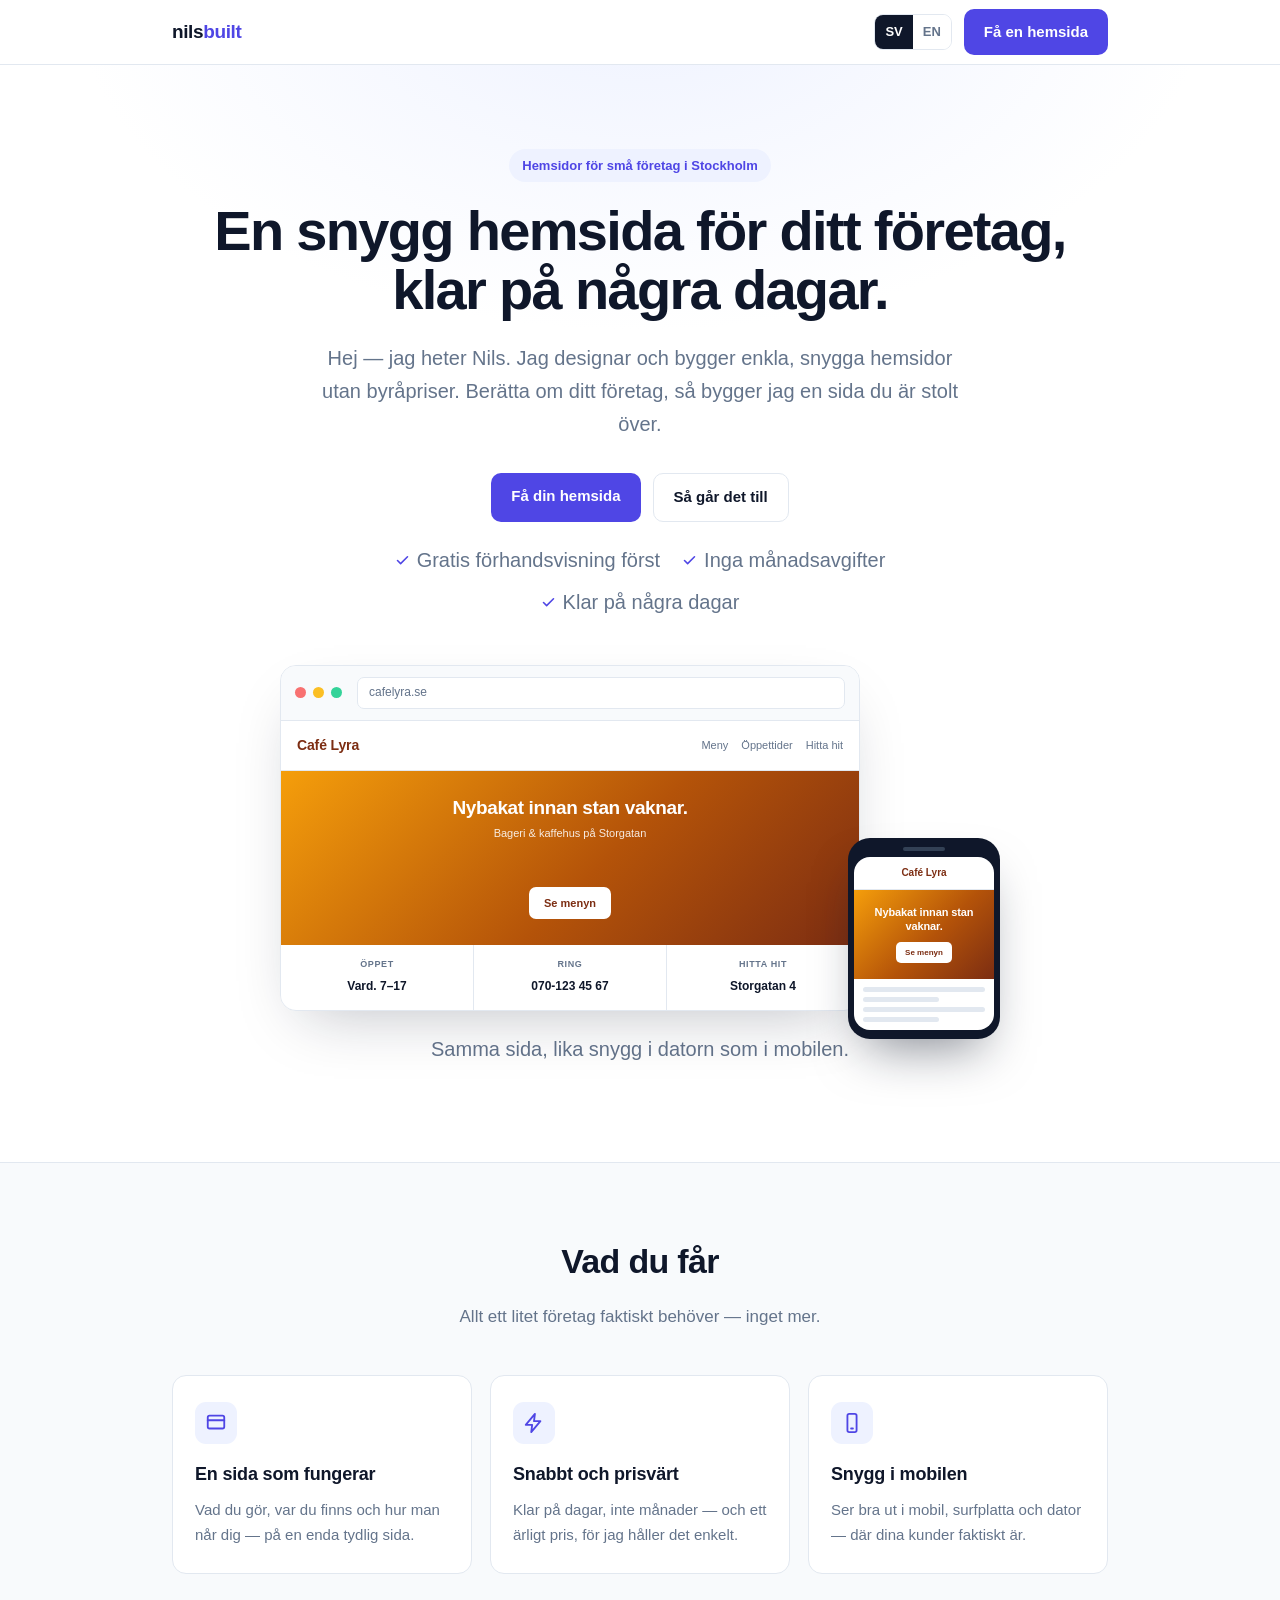
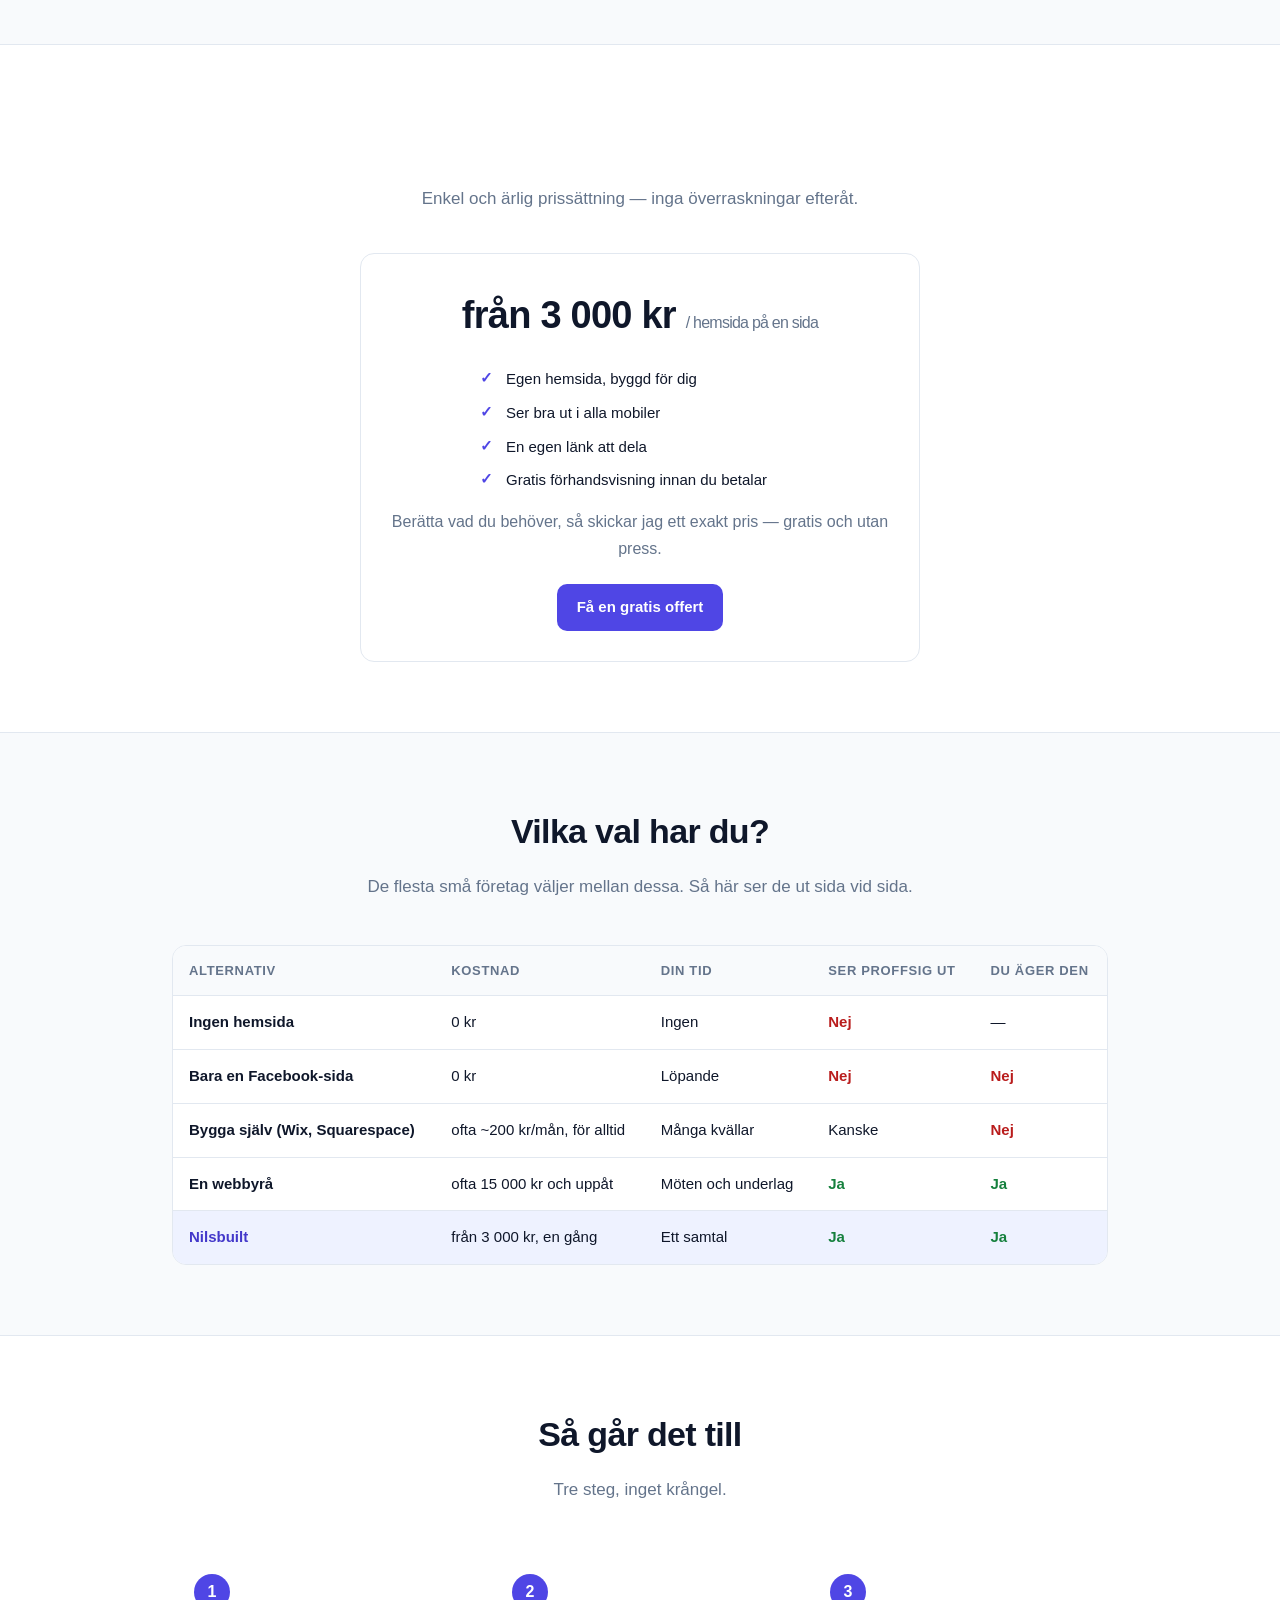
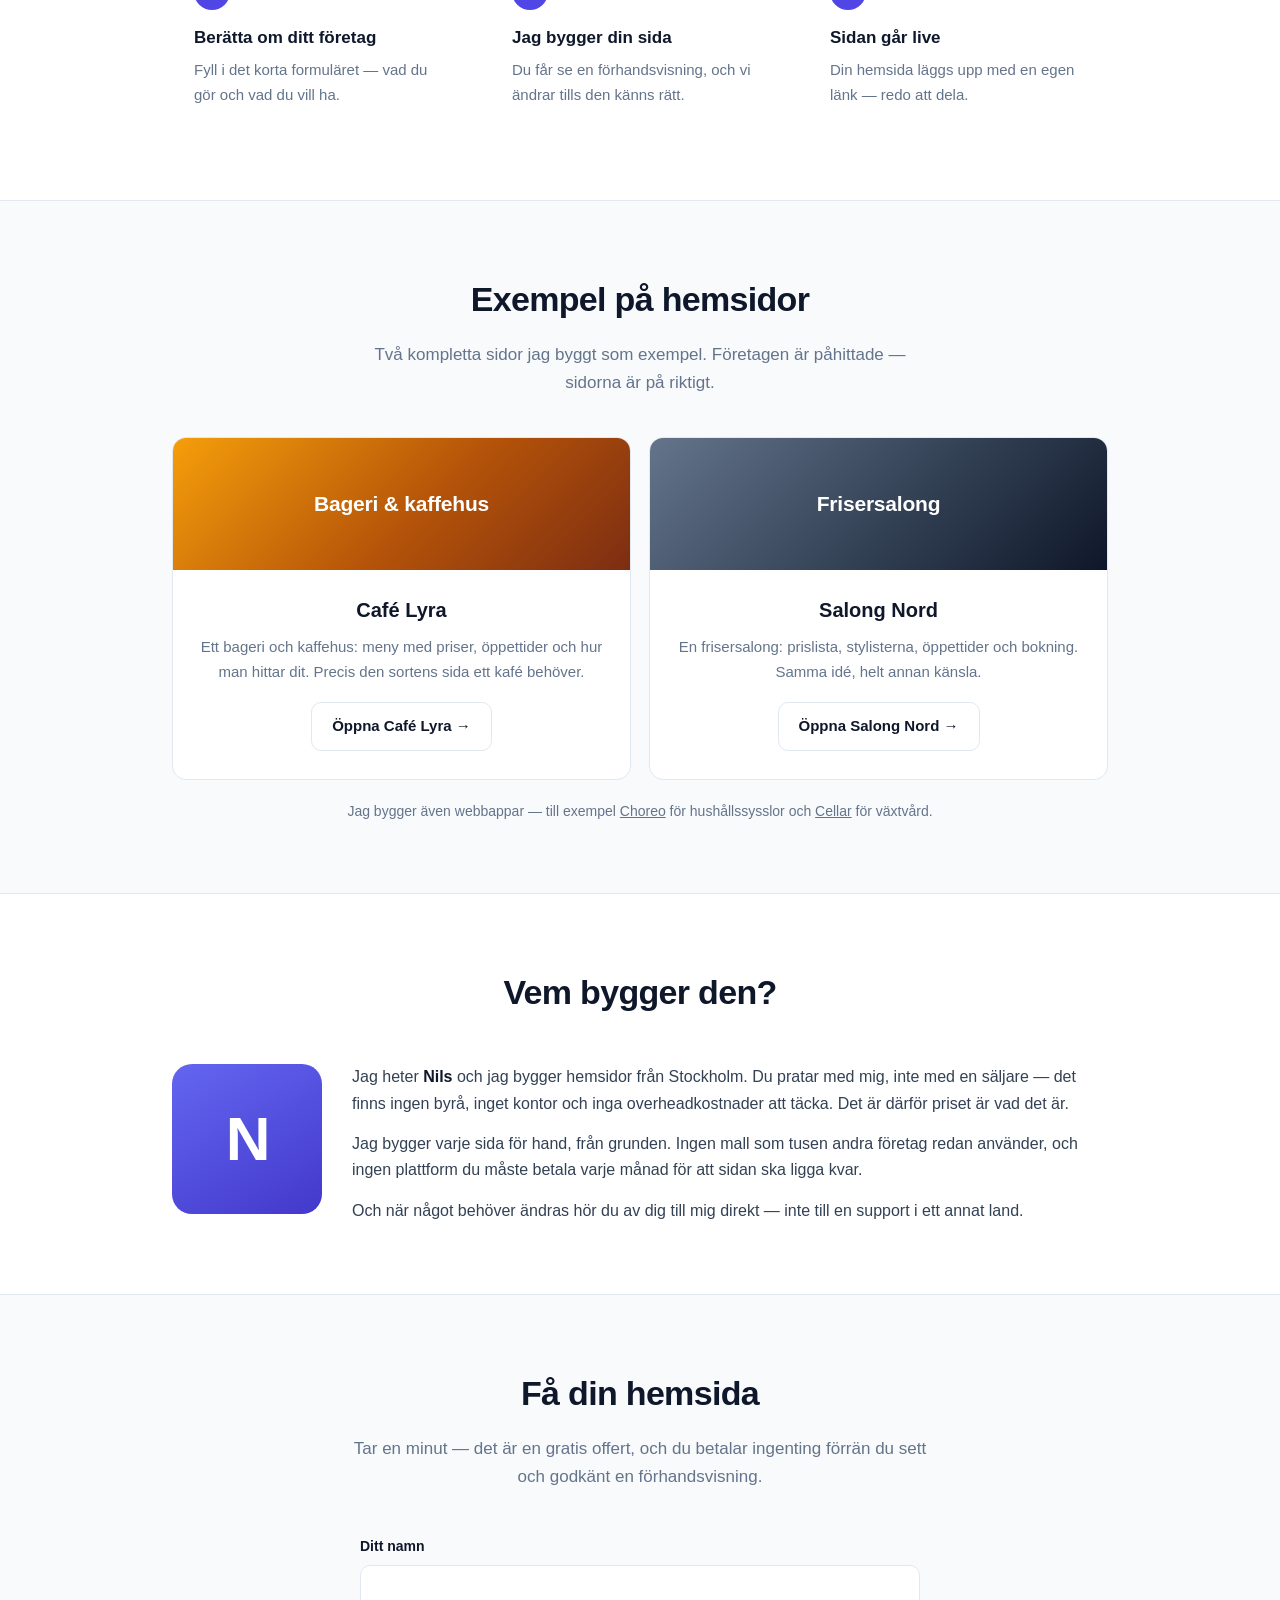
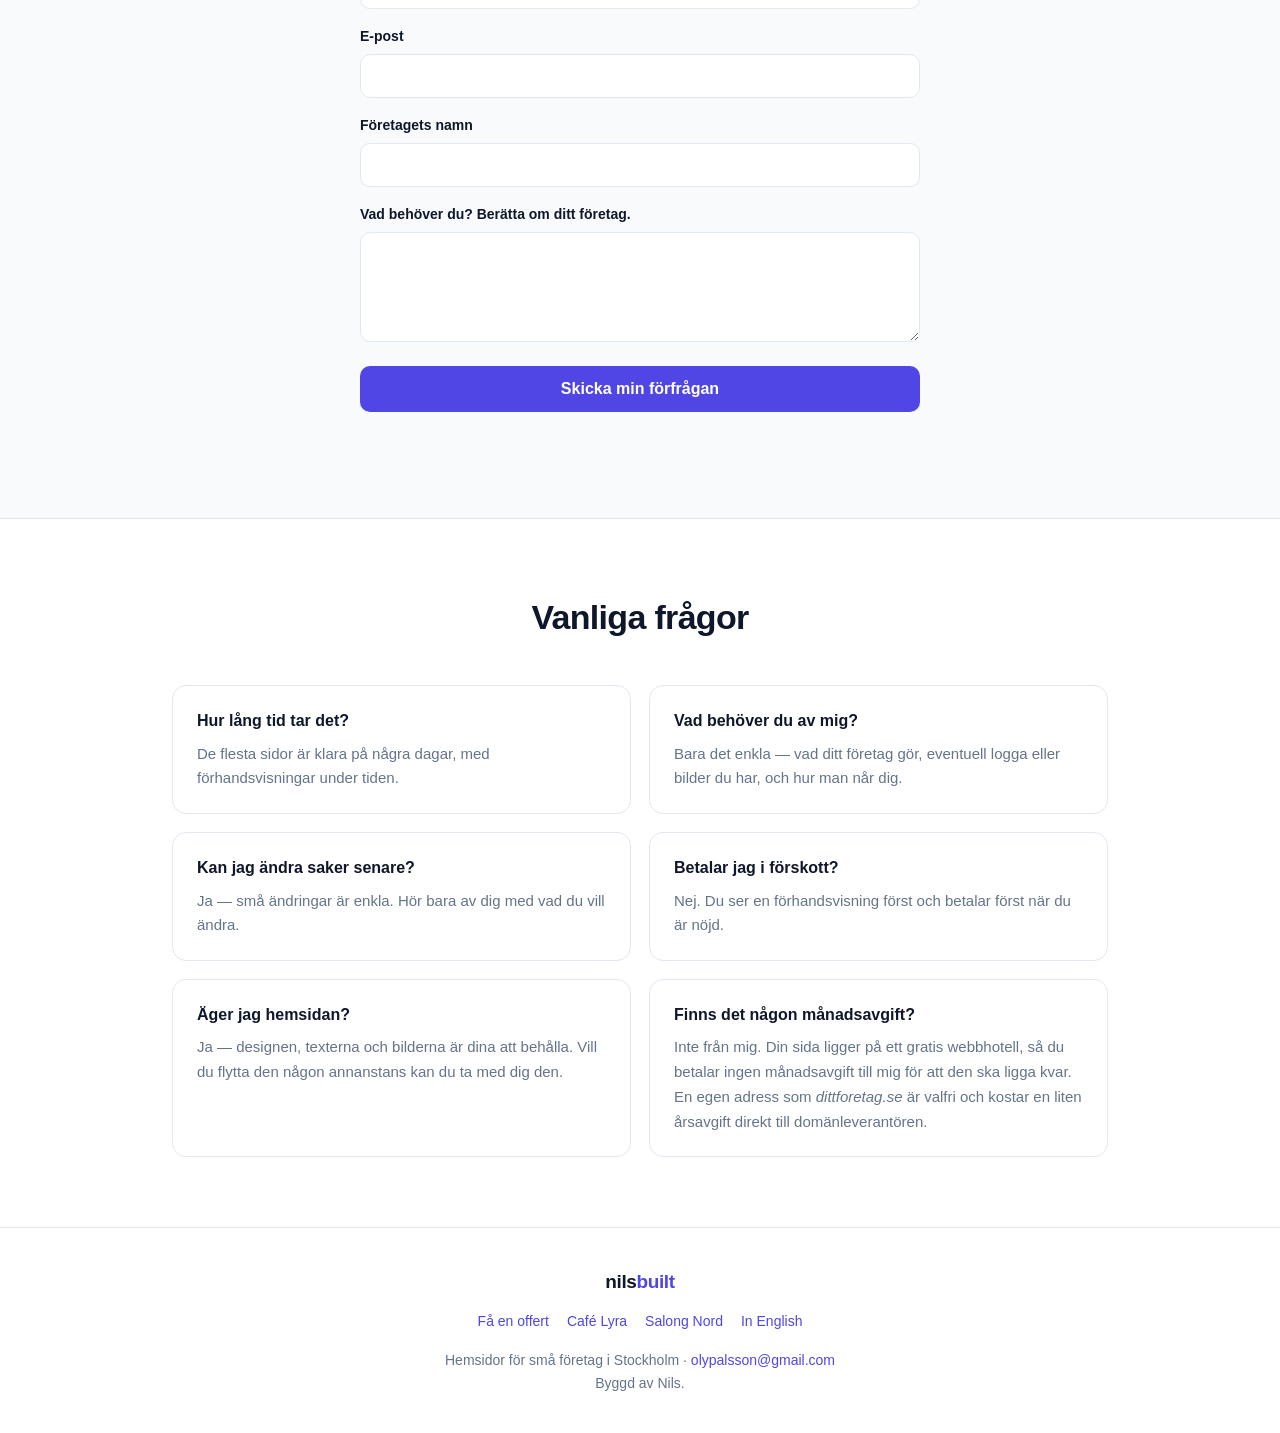
==== commit 99a68515: "fix: Swedish copy review — idiom, parity and honesty Swedish (both demos): - 'star i haret pa nagon'" ====
--- a/index.html
+++ b/index.html
@@ -64,12 +64,12 @@
                 <span class="mini-links"><span>Meny</span><span>Öppettider</span><span>Hitta hit</span></span>
               </div>
               <div class="mini-photo">
-                <h4>Nybakat bröd varje morgon.</h4>
+                <h4>Nybakat innan stan vaknar.</h4>
                 <p>Bageri &amp; kaffehus på Storgatan</p>
-                <span class="mini-cta">Boka bord</span>
+                <span class="mini-cta">Se menyn</span>
               </div>
               <div class="mini-info">
-                <div><strong>Öppet</strong><span>7–17</span></div>
+                <div><strong>Öppet</strong><span>Vard. 7–17</span></div>
                 <div><strong>Ring</strong><span>070-123 45 67</span></div>
                 <div><strong>Hitta hit</strong><span>Storgatan 4</span></div>
               </div>
@@ -80,8 +80,8 @@
             <div class="pscreen">
               <div class="pnav">Café Lyra</div>
               <div class="pphoto">
-                <h5>Nybakat bröd varje morgon.</h5>
-                <span>Boka bord</span>
+                <h5>Nybakat innan stan vaknar.</h5>
+                <span>Se menyn</span>
               </div>
               <div class="pinfo"><i></i><i class="s"></i><i></i><i class="s"></i></div>
             </div>
@@ -133,7 +133,7 @@
             <li>En egen länk att dela</li>
             <li>Gratis förhandsvisning innan du betalar</li>
           </ul>
-          <p style="color: var(--muted); margin-top: 16px;">Berätta vad du behöver, så skickar jag en exakt offert — gratis och utan press.</p>
+          <p style="color: var(--muted); margin-top: 16px;">Berätta vad du behöver, så skickar jag ett exakt pris — gratis och utan press.</p>
           <a href="#signup" class="btn" style="margin-top: 22px;">Få en gratis offert</a>
         </div>
       </div>
@@ -145,7 +145,7 @@
         <p class="lead reveal">De flesta små företag väljer mellan dessa. Så här ser de ut sida vid sida.</p>
         <div class="compare-wrap reveal">
           <table class="compare">
-            <caption class="sr-only" style="position:absolute;width:1px;height:1px;overflow:hidden;clip:rect(0 0 0 0);white-space:nowrap;">Jämförelse av olika sätt att få en hemsida</caption>
+            <caption class="sr-only">Jämförelse av olika sätt att få en hemsida</caption>
             <thead>
               <tr>
                 <th scope="col">Alternativ</th>
@@ -172,14 +172,14 @@
               </tr>
               <tr>
                 <th scope="row">Bygga själv (Wix, Squarespace)</th>
-                <td data-label="Kostnad">~200 kr/mån, för alltid</td>
+                <td data-label="Kostnad">ofta ~200 kr/mån, för alltid</td>
                 <td data-label="Din tid">Många kvällar</td>
                 <td data-label="Ser proffsig ut">Kanske</td>
                 <td data-label="Du äger den"><span class="no">Nej</span></td>
               </tr>
               <tr>
                 <th scope="row">En webbyrå</th>
-                <td data-label="Kostnad">15 000 kr och uppåt</td>
+                <td data-label="Kostnad">ofta 15 000 kr och uppåt</td>
                 <td data-label="Din tid">Möten och underlag</td>
                 <td data-label="Ser proffsig ut"><span class="yes">Ja</span></td>
                 <td data-label="Du äger den"><span class="yes">Ja</span></td>
@@ -232,10 +232,10 @@
             </div>
           </div>
           <div class="work-card reveal">
-            <div class="work-thumb salon" aria-hidden="true">Frisörsalong</div>
+            <div class="work-thumb salon" aria-hidden="true">Frisersalong</div>
             <div class="work-body">
               <h3>Salong Nord</h3>
-              <p>En frisörsalong: prislista, stylisterna, öppettider och bokning. Samma idé, helt annan känsla.</p>
+              <p>En frisersalong: prislista, stylisterna, öppettider och bokning. Samma idé, helt annan känsla.</p>
               <a href="demo/salong-nord/" class="btn ghost">Öppna Salong Nord →</a>
             </div>
           </div>
@@ -316,7 +316,7 @@
           </div>
           <div class="qa reveal">
             <h3>Finns det någon månadsavgift?</h3>
-            <p>Inte från mig. Din sida ligger på ett gratis webbhotell, så när den är betald ligger den kvar. En egen adress som <em>dittforetag.se</em> är valfri och kostar en liten årsavgift direkt till domänleverantören.</p>
+            <p>Inte från mig. Din sida ligger på ett gratis webbhotell, så du betalar ingen månadsavgift till mig för att den ska ligga kvar. En egen adress som <em>dittforetag.se</em> är valfri och kostar en liten årsavgift direkt till domänleverantören.</p>
           </div>
         </div>
       </div>
@@ -352,7 +352,7 @@
     form.addEventListener("submit", async (e) => {
       e.preventDefault();
       const btn = form.querySelector('button[type="submit"]');
-      if (btn.disabled) return; // ignorera en andra klick medan en är på väg
+      if (btn.disabled) return; // ignorera ett andra klick medan en är på väg
       btn.disabled = true;
       statusEl.style.color = "#64748b";
       statusEl.textContent = "Skickar…";
@@ -385,7 +385,7 @@
       }
     });
 
-    // Mjuk inblandning när sektioner rullas in i bild.
+    // Mjuk intoning när sektioner rullas in i bild.
     const reduceMotion = window.matchMedia("(prefers-reduced-motion: reduce)").matches;
     const revealables = document.querySelectorAll(".reveal");
     if (reduceMotion || !("IntersectionObserver" in window)) {
--- a/styles.css
+++ b/styles.css
@@ -19,6 +19,8 @@
   -webkit-font-smoothing: antialiased;
 }
 .wrap { max-width: 980px; margin: 0 auto; padding: 0 22px; }
+/* Visible to screen readers only — used for the comparison table caption. */
+.sr-only { position: absolute; width: 1px; height: 1px; overflow: hidden; clip: rect(0 0 0 0); white-space: nowrap; }
 a { color: inherit; }
 
 header {
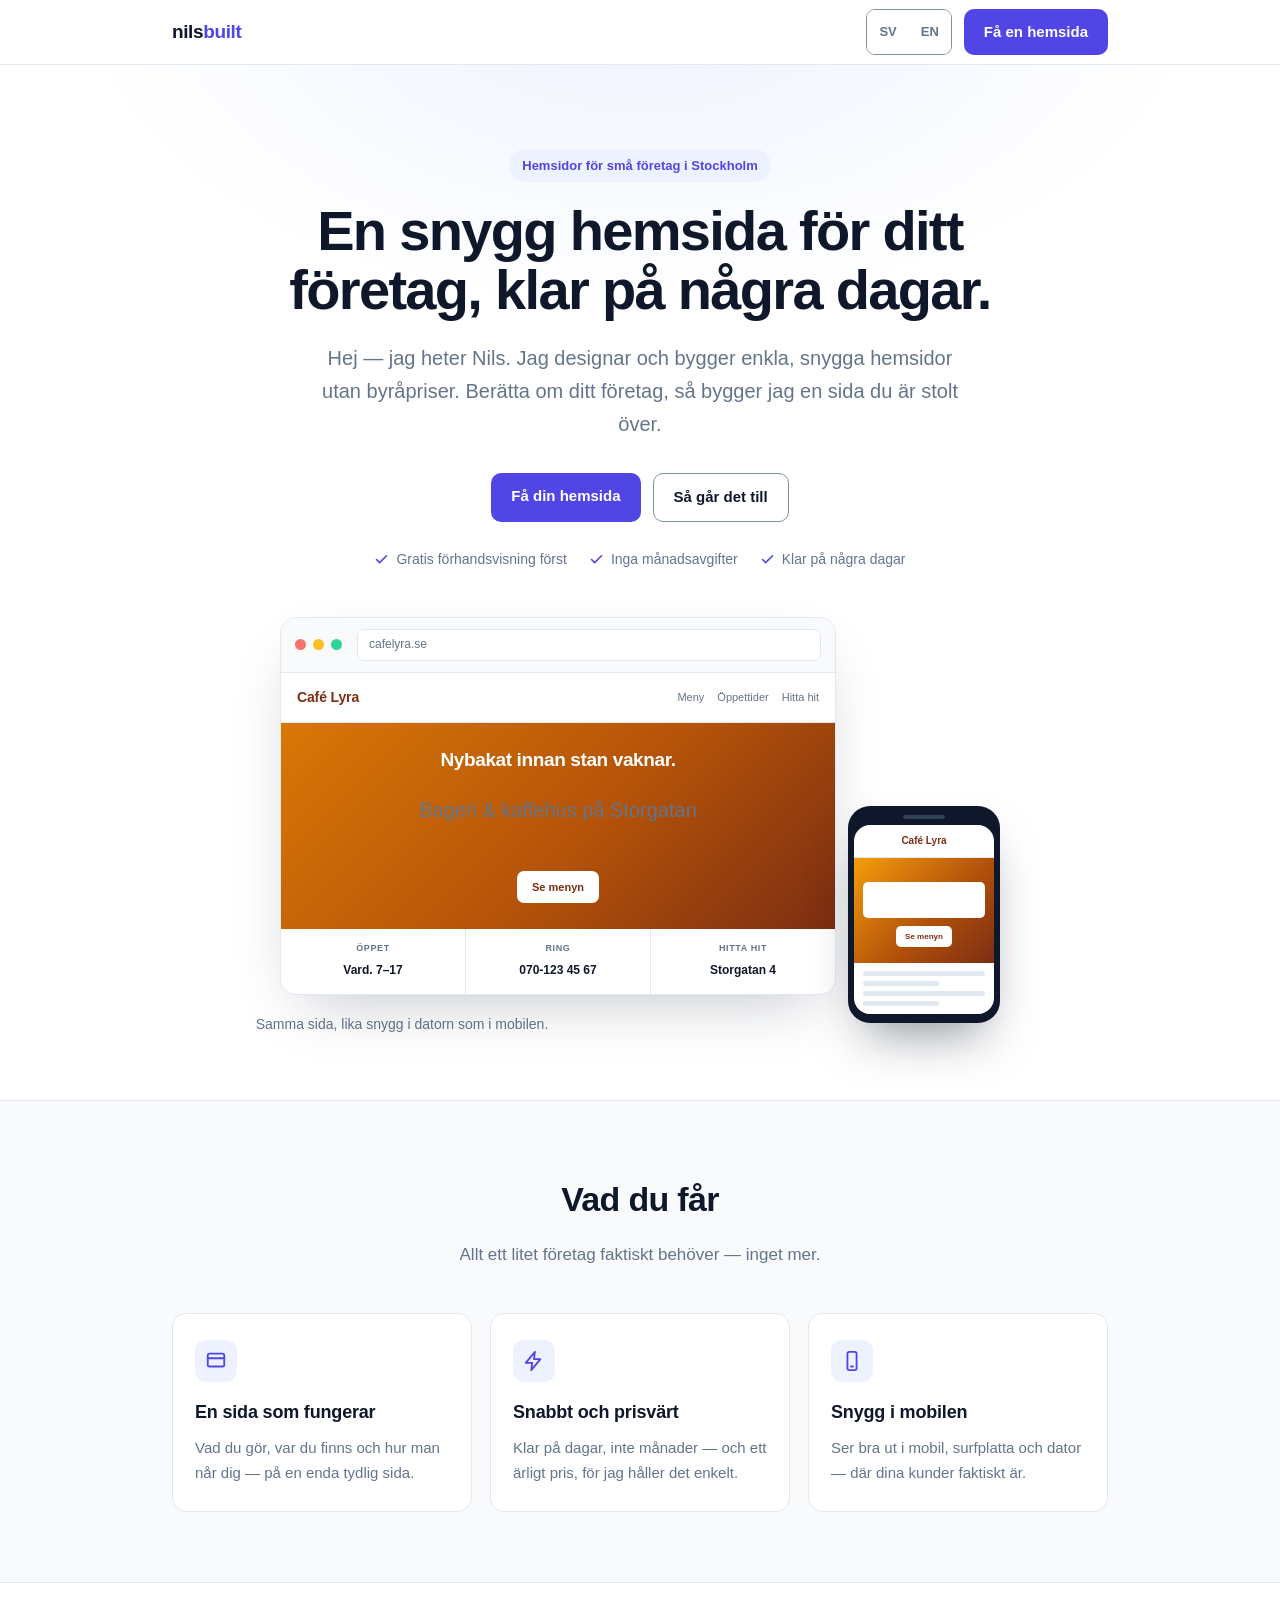
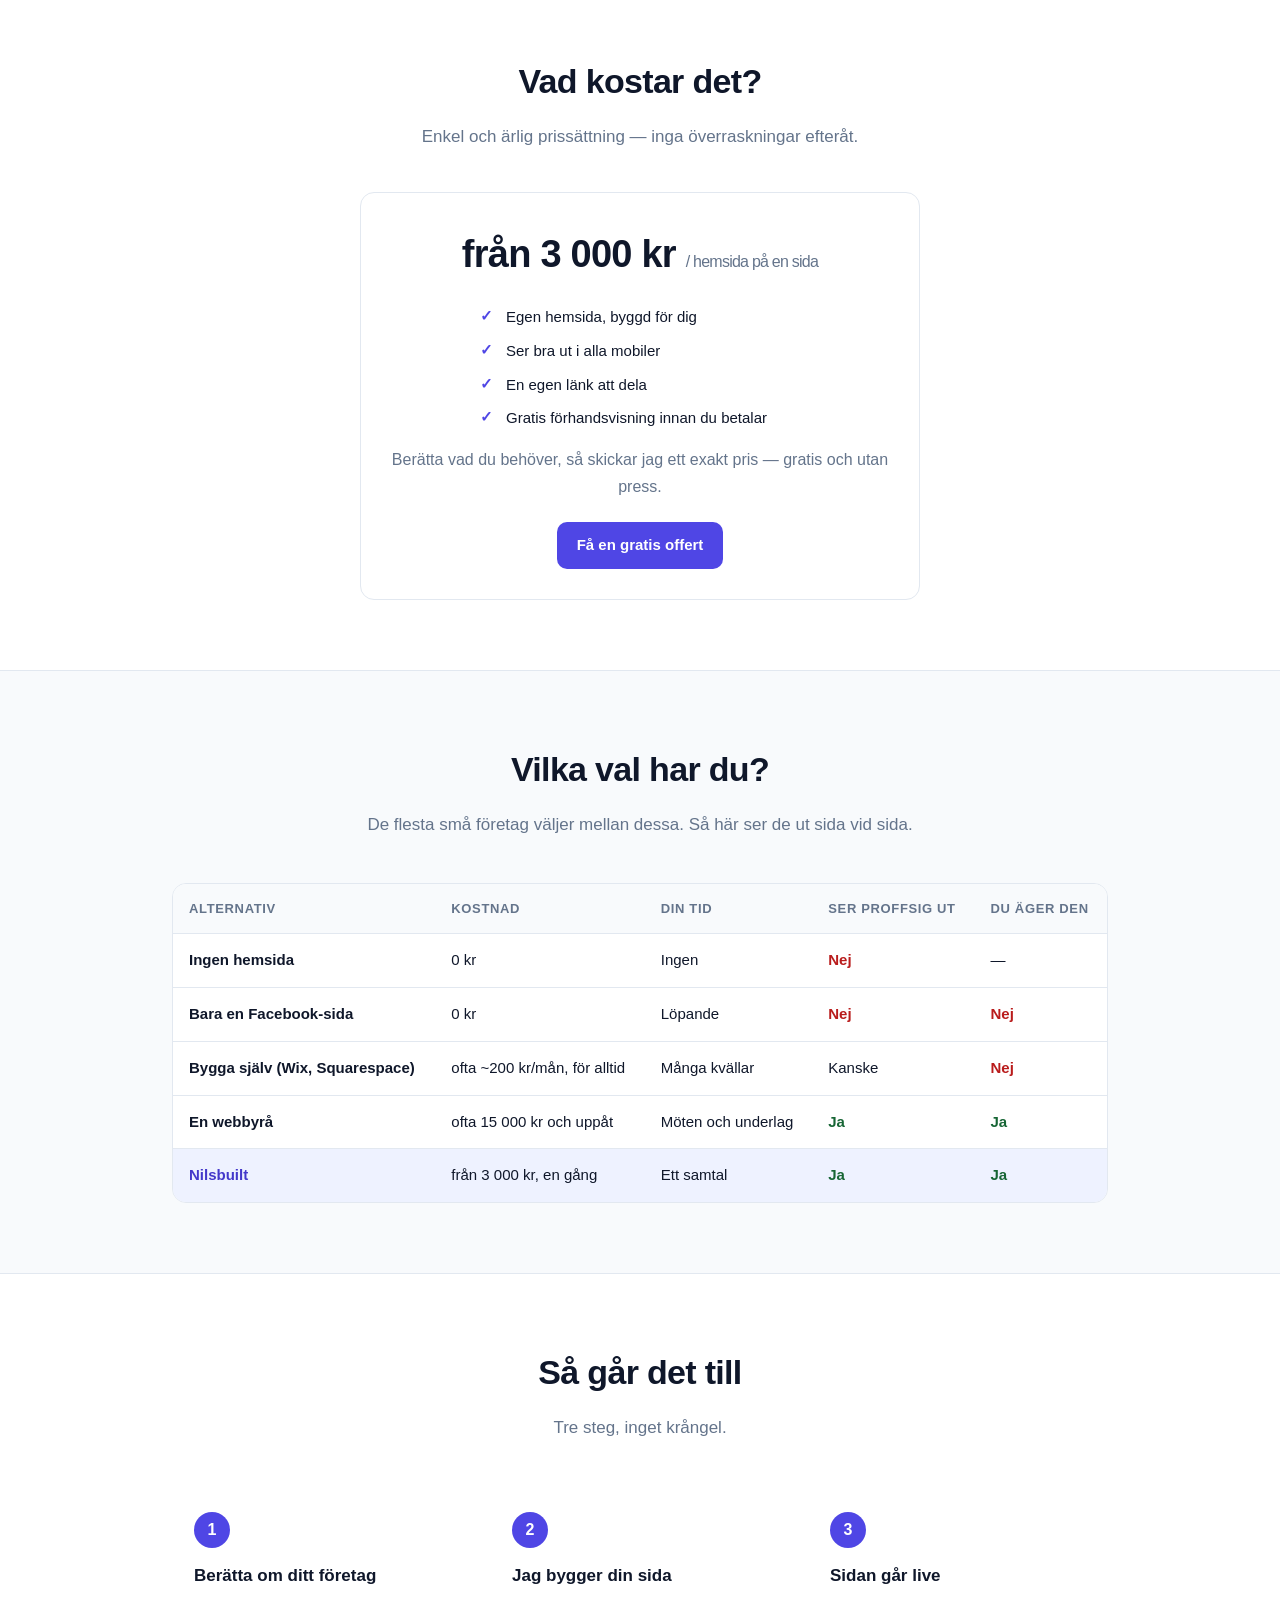
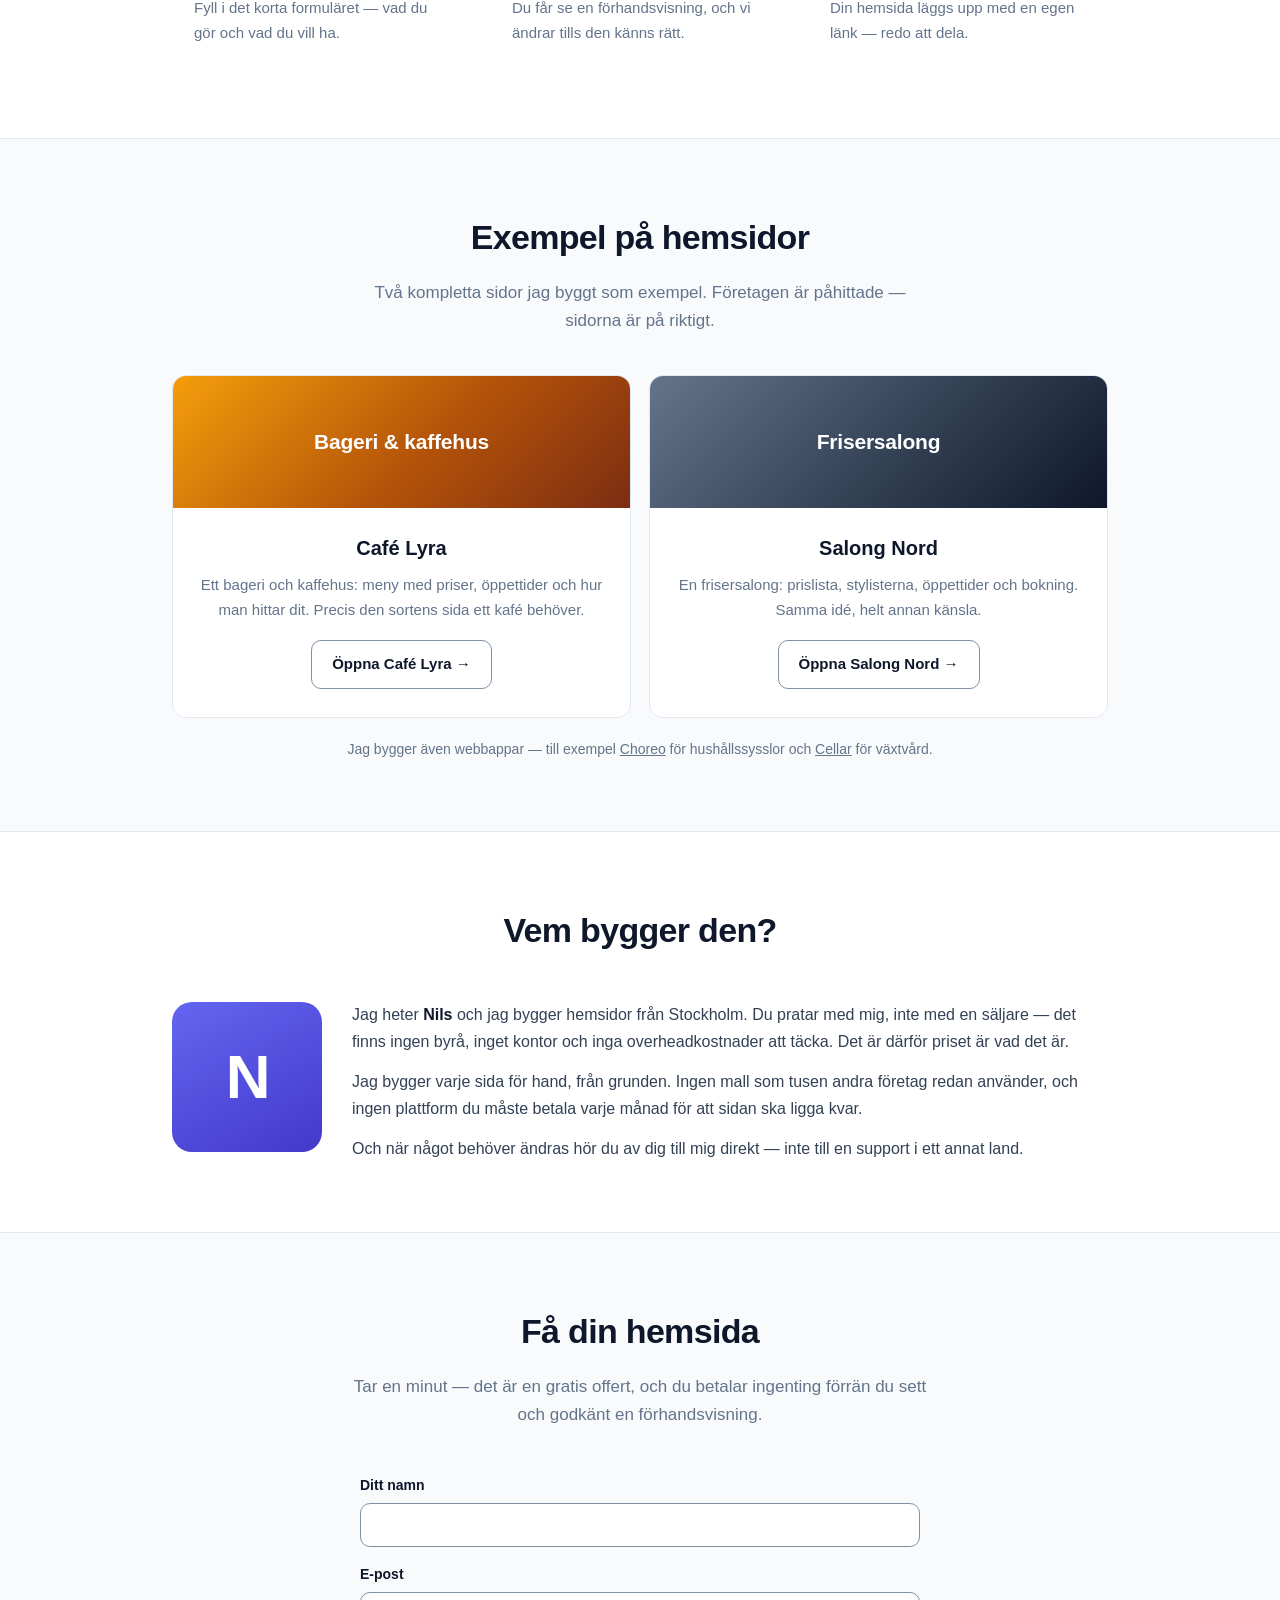
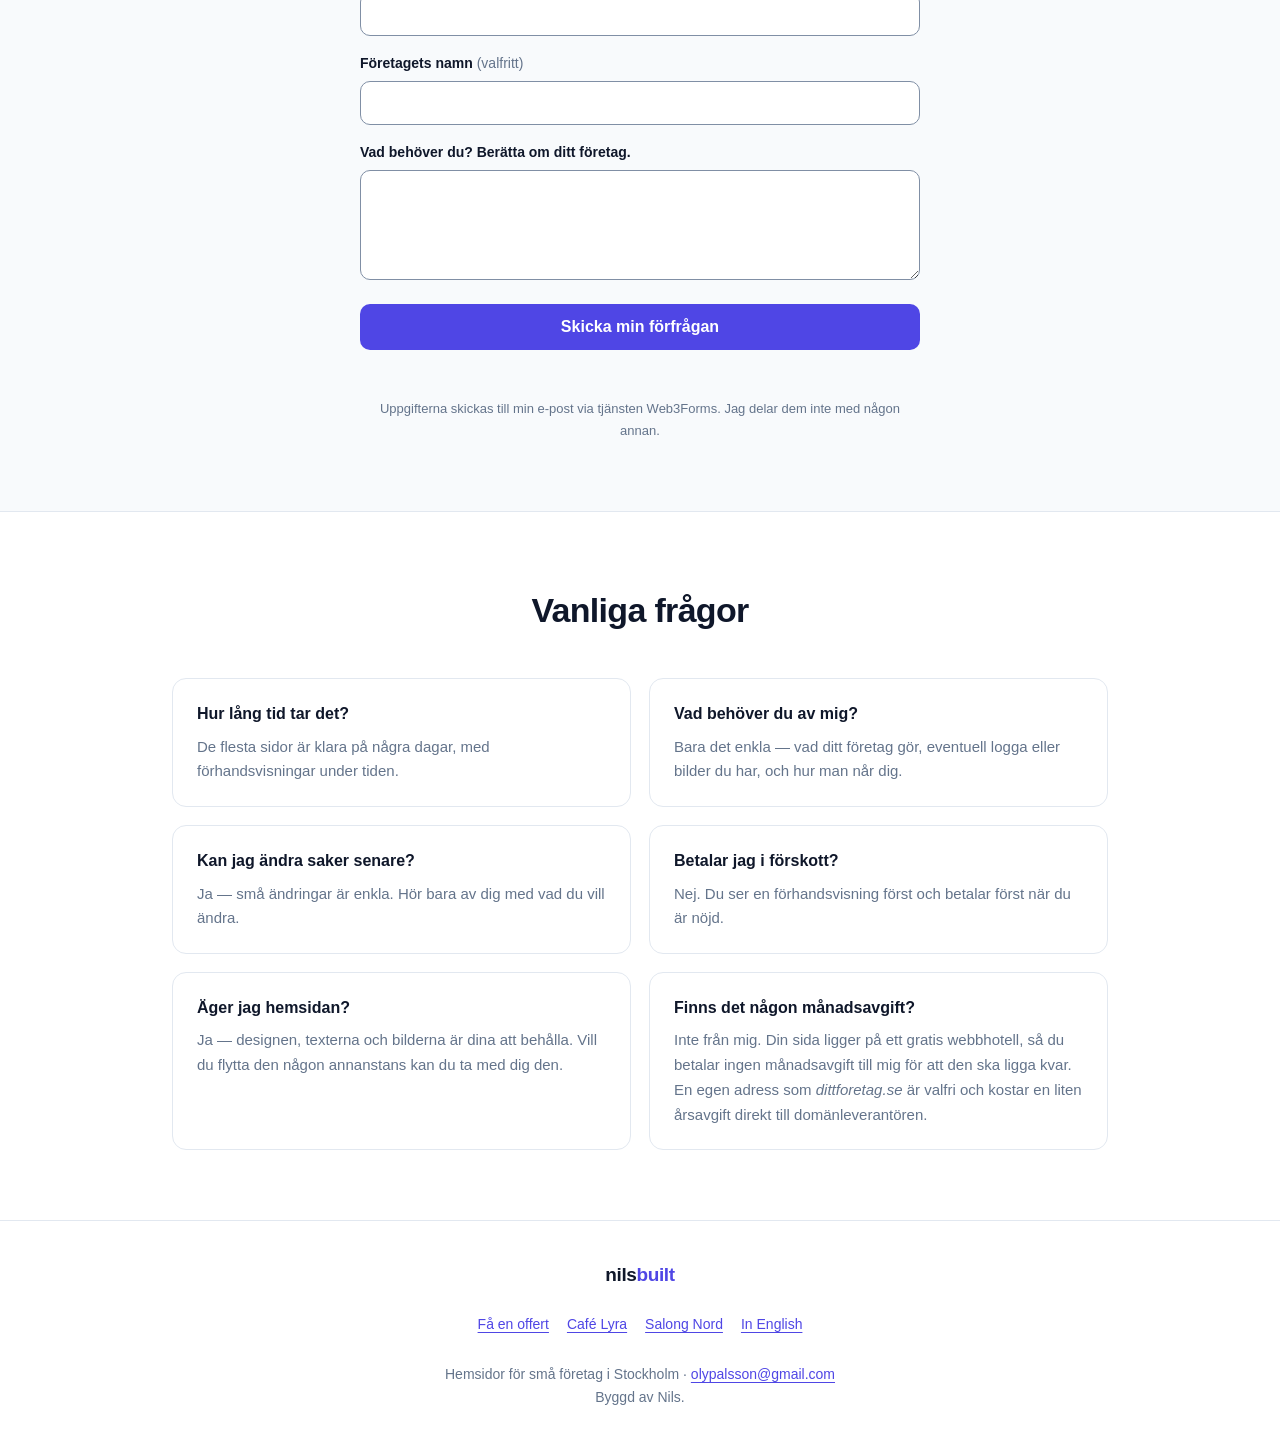
==== commit a45d022c: "fix: accessibility, responsive and code-review findings Security - Salong Nord echoed the raw Namn f" ====
--- a/index.html
+++ b/index.html
@@ -20,12 +20,13 @@
   <script>document.documentElement.classList.add('js');</script>
 </head>
 <body>
+  <a class="skip" href="#main">Hoppa till innehållet</a>
   <header>
     <div class="wrap nav">
       <a href="./" class="brand">nils<span>built</span></a>
       <div class="nav-right">
         <nav class="langsw" aria-label="Språk">
-          <a href="./" aria-current="true" lang="sv">SV</a>
+          <a href="./" aria-current="page" lang="sv">SV</a>
           <a href="en.html" lang="en">EN</a>
         </nav>
         <a href="#signup" class="btn">Få en hemsida</a>
@@ -33,7 +34,7 @@
     </div>
   </header>
 
-  <main>
+  <main id="main">
     <section class="hero">
       <div class="wrap">
         <span class="eyebrow">Hemsidor för små företag i Stockholm</span>
@@ -44,11 +45,11 @@
           <a href="#hur" class="btn ghost">Så går det till</a>
         </div>
 
-        <p class="trust">
-          <span><svg aria-hidden="true" focusable="false" width="15" height="15" viewBox="0 0 24 24" fill="none" stroke="currentColor" stroke-width="2.5" stroke-linecap="round" stroke-linejoin="round"><path d="M20 6 9 17l-5-5"/></svg>Gratis förhandsvisning först</span>
-          <span><svg aria-hidden="true" focusable="false" width="15" height="15" viewBox="0 0 24 24" fill="none" stroke="currentColor" stroke-width="2.5" stroke-linecap="round" stroke-linejoin="round"><path d="M20 6 9 17l-5-5"/></svg>Inga månadsavgifter</span>
-          <span><svg aria-hidden="true" focusable="false" width="15" height="15" viewBox="0 0 24 24" fill="none" stroke="currentColor" stroke-width="2.5" stroke-linecap="round" stroke-linejoin="round"><path d="M20 6 9 17l-5-5"/></svg>Klar på några dagar</span>
-        </p>
+        <ul class="trust" role="list">
+          <li><svg aria-hidden="true" focusable="false" width="15" height="15" viewBox="0 0 24 24" fill="none" stroke="currentColor" stroke-width="2.5" stroke-linecap="round" stroke-linejoin="round"><path d="M20 6 9 17l-5-5"/></svg>Gratis förhandsvisning först</li>
+          <li><svg aria-hidden="true" focusable="false" width="15" height="15" viewBox="0 0 24 24" fill="none" stroke="currentColor" stroke-width="2.5" stroke-linecap="round" stroke-linejoin="round"><path d="M20 6 9 17l-5-5"/></svg>Inga månadsavgifter</li>
+          <li><svg aria-hidden="true" focusable="false" width="15" height="15" viewBox="0 0 24 24" fill="none" stroke="currentColor" stroke-width="2.5" stroke-linecap="round" stroke-linejoin="round"><path d="M20 6 9 17l-5-5"/></svg>Klar på några dagar</li>
+        </ul>
 
         <div class="mock-stage">
           <div class="mockup" aria-hidden="true">
@@ -64,7 +65,7 @@
                 <span class="mini-links"><span>Meny</span><span>Öppettider</span><span>Hitta hit</span></span>
               </div>
               <div class="mini-photo">
-                <h4>Nybakat innan stan vaknar.</h4>
+                <span class="mock-h4">Nybakat innan stan vaknar.</span>
                 <p>Bageri &amp; kaffehus på Storgatan</p>
                 <span class="mini-cta">Se menyn</span>
               </div>
@@ -80,7 +81,7 @@
             <div class="pscreen">
               <div class="pnav">Café Lyra</div>
               <div class="pphoto">
-                <h5>Nybakat innan stan vaknar.</h5>
+                <span class="mock-h5">Nybakat innan stan vaknar.</span>
                 <span>Se menyn</span>
               </div>
               <div class="pinfo"><i></i><i class="s"></i><i></i><i class="s"></i></div>
@@ -127,7 +128,7 @@
         <p class="lead reveal">Enkel och ärlig prissättning — inga överraskningar efteråt.</p>
         <div class="price-box reveal">
           <div class="amount">från 3&nbsp;000 kr <small>/ hemsida på en sida</small></div>
-          <ul class="includes">
+          <ul class="includes" role="list">
             <li>Egen hemsida, byggd för dig</li>
             <li>Ser bra ut i alla mobiler</li>
             <li>En egen länk att dela</li>
@@ -144,52 +145,52 @@
         <h2 class="reveal">Vilka val har du?</h2>
         <p class="lead reveal">De flesta små företag väljer mellan dessa. Så här ser de ut sida vid sida.</p>
         <div class="compare-wrap reveal">
-          <table class="compare">
+          <table class="compare" role="table">
             <caption class="sr-only">Jämförelse av olika sätt att få en hemsida</caption>
             <thead>
-              <tr>
-                <th scope="col">Alternativ</th>
-                <th scope="col">Kostnad</th>
-                <th scope="col">Din tid</th>
-                <th scope="col">Ser proffsig ut</th>
-                <th scope="col">Du äger den</th>
+              <tr role="row">
+                <th role="columnheader" scope="col">Alternativ</th>
+                <th role="columnheader" scope="col">Kostnad</th>
+                <th role="columnheader" scope="col">Din tid</th>
+                <th role="columnheader" scope="col">Ser proffsig ut</th>
+                <th role="columnheader" scope="col">Du äger den</th>
               </tr>
             </thead>
             <tbody>
-              <tr>
-                <th scope="row">Ingen hemsida</th>
-                <td data-label="Kostnad">0 kr</td>
-                <td data-label="Din tid">Ingen</td>
-                <td data-label="Ser proffsig ut"><span class="no">Nej</span></td>
-                <td data-label="Du äger den">—</td>
-              </tr>
-              <tr>
-                <th scope="row">Bara en Facebook-sida</th>
-                <td data-label="Kostnad">0 kr</td>
-                <td data-label="Din tid">Löpande</td>
-                <td data-label="Ser proffsig ut"><span class="no">Nej</span></td>
-                <td data-label="Du äger den"><span class="no">Nej</span></td>
-              </tr>
-              <tr>
-                <th scope="row">Bygga själv (Wix, Squarespace)</th>
-                <td data-label="Kostnad">ofta ~200 kr/mån, för alltid</td>
-                <td data-label="Din tid">Många kvällar</td>
-                <td data-label="Ser proffsig ut">Kanske</td>
-                <td data-label="Du äger den"><span class="no">Nej</span></td>
-              </tr>
-              <tr>
-                <th scope="row">En webbyrå</th>
-                <td data-label="Kostnad">ofta 15 000 kr och uppåt</td>
-                <td data-label="Din tid">Möten och underlag</td>
-                <td data-label="Ser proffsig ut"><span class="yes">Ja</span></td>
-                <td data-label="Du äger den"><span class="yes">Ja</span></td>
-              </tr>
-              <tr class="mine">
-                <th scope="row">Nilsbuilt</th>
-                <td data-label="Kostnad">från 3 000 kr, en gång</td>
-                <td data-label="Din tid">Ett samtal</td>
-                <td data-label="Ser proffsig ut"><span class="yes">Ja</span></td>
-                <td data-label="Du äger den"><span class="yes">Ja</span></td>
+              <tr role="row">
+                <th role="rowheader" scope="row">Ingen hemsida</th>
+                <td role="cell" data-label="Kostnad">0 kr</td>
+                <td role="cell" data-label="Din tid">Ingen</td>
+                <td role="cell" data-label="Ser proffsig ut"><span class="no">Nej</span></td>
+                <td role="cell" data-label="Du äger den">—</td>
+              </tr>
+              <tr role="row">
+                <th role="rowheader" scope="row">Bara en Facebook-sida</th>
+                <td role="cell" data-label="Kostnad">0 kr</td>
+                <td role="cell" data-label="Din tid">Löpande</td>
+                <td role="cell" data-label="Ser proffsig ut"><span class="no">Nej</span></td>
+                <td role="cell" data-label="Du äger den"><span class="no">Nej</span></td>
+              </tr>
+              <tr role="row">
+                <th role="rowheader" scope="row">Bygga själv (Wix, Squarespace)</th>
+                <td role="cell" data-label="Kostnad">ofta ~200 kr/mån, för alltid</td>
+                <td role="cell" data-label="Din tid">Många kvällar</td>
+                <td role="cell" data-label="Ser proffsig ut">Kanske</td>
+                <td role="cell" data-label="Du äger den"><span class="no">Nej</span></td>
+              </tr>
+              <tr role="row">
+                <th role="rowheader" scope="row">En webbyrå</th>
+                <td role="cell" data-label="Kostnad">ofta 15 000 kr och uppåt</td>
+                <td role="cell" data-label="Din tid">Möten och underlag</td>
+                <td role="cell" data-label="Ser proffsig ut"><span class="yes">Ja</span></td>
+                <td role="cell" data-label="Du äger den"><span class="yes">Ja</span></td>
+              </tr>
+              <tr role="row" class="mine">
+                <th role="rowheader" scope="row">Nilsbuilt</th>
+                <td role="cell" data-label="Kostnad">från 3 000 kr, en gång</td>
+                <td role="cell" data-label="Din tid">Ett samtal</td>
+                <td role="cell" data-label="Ser proffsig ut"><span class="yes">Ja</span></td>
+                <td role="cell" data-label="Du äger den"><span class="yes">Ja</span></td>
               </tr>
             </tbody>
           </table>
@@ -277,7 +278,7 @@
             <input id="email" name="email" type="email" autocomplete="email" required />
           </div>
           <div class="field">
-            <label for="business">Företagets namn</label>
+            <label for="business">Företagets namn <span style="color:var(--muted);font-weight:500">(valfritt)</span></label>
             <input id="business" name="business" type="text" autocomplete="organization" />
           </div>
           <div class="field">
@@ -286,6 +287,7 @@
           </div>
           <button type="submit" class="btn">Skicka min förfrågan</button>
           <p id="form-status" role="status" aria-live="polite"></p>
+          <p style="color: var(--muted); font-size: 13px; margin-top: 12px; text-align: center;">Uppgifterna skickas till min e-post via tjänsten Web3Forms. Jag delar dem inte med någon annan.</p>
         </form>
       </div>
     </section>
@@ -339,7 +341,7 @@
     </div>
   </footer>
 
-  <div class="stickybar" id="stickybar">
+  <div class="stickybar" id="stickybar" role="region" aria-label="Snabboffert">
     <div class="sp">från 3&nbsp;000 kr<small>Gratis offert, inga månadsavgifter</small></div>
     <a href="#signup" class="btn">Få offert</a>
   </div>
@@ -348,12 +350,16 @@
     const form = document.getElementById("signup-form");
     const statusEl = document.getElementById("form-status");
     const FALLBACK_EMAIL = "olypalsson@gmail.com";
+    let submitting = false;
 
     form.addEventListener("submit", async (e) => {
       e.preventDefault();
       const btn = form.querySelector('button[type="submit"]');
-      if (btn.disabled) return; // ignorera ett andra klick medan en är på väg
-      btn.disabled = true;
+      // Flagga i stället för btn.disabled: att stänga av knappen man just tryckt på
+      // flyttar tangentbordsfokus till <body> mitt i inskickningen.
+      if (submitting) return;
+      submitting = true;
+      btn.setAttribute("aria-disabled", "true");
       statusEl.style.color = "#64748b";
       statusEl.textContent = "Skickar…";
       const data = Object.fromEntries(new FormData(form));
@@ -370,18 +376,22 @@
           // svar som inte är JSON (t.ex. en felsida) — behandla som misslyckat
         }
         if (res.ok && json && json.success) {
+          statusEl.setAttribute("role", "status");
           form.reset();
           statusEl.style.color = "#15803d";
           statusEl.textContent = "Tack! Din förfrågan är inne — jag hör av mig snart.";
         } else {
+          statusEl.setAttribute("role", "alert");
           statusEl.style.color = "#b91c1c";
           statusEl.textContent = "Något gick fel. Mejla mig direkt: " + FALLBACK_EMAIL;
         }
       } catch {
-        statusEl.style.color = "#b91c1c";
+        statusEl.setAttribute("role", "alert");
+          statusEl.style.color = "#b91c1c";
         statusEl.textContent = "Något gick fel. Mejla mig direkt: " + FALLBACK_EMAIL;
       } finally {
-        btn.disabled = false;
+        submitting = false;
+        btn.removeAttribute("aria-disabled");
       }
     });
 
@@ -400,6 +410,9 @@
         });
       }, { rootMargin: "0px 0px -8% 0px", threshold: 0.08 });
       revealables.forEach((el) => io.observe(el));
+      // Belt and braces: if the observer never delivers, show everything anyway
+      // rather than leave the page blank below the hero.
+      setTimeout(() => revealables.forEach((el) => el.classList.add("in")), 1500);
     }
 
     // Göm den fasta mobilknappen när formuläret ändå syns, så den inte täcker skicka-knappen.
--- a/styles.css
+++ b/styles.css
@@ -6,6 +6,7 @@
   --accent: #4f46e5;
   --accent-dark: #4338ca;
   --line: #e2e8f0;
+  --line-strong: #808fa5; /* control borders — 3.3:1 on white, unlike --line at 1.2:1 */
   --surface: #f8fafc;
   --radius: 14px;
 }
@@ -23,6 +24,9 @@
 .sr-only { position: absolute; width: 1px; height: 1px; overflow: hidden; clip: rect(0 0 0 0); white-space: nowrap; }
 a { color: inherit; }
 
+.skip { position: absolute; left: -9999px; top: 0; z-index: 60; }
+.skip:focus { left: 12px; top: 12px; background: var(--ink); color: #fff; padding: 10px 16px; border-radius: 8px; text-decoration: none; }
+
 header {
   position: sticky; top: 0; z-index: 30;
   background: rgba(255,255,255,0.85);
@@ -35,18 +39,21 @@
 .nav-right { display: flex; align-items: center; gap: 12px; }
 
 .btn {
-  display: inline-block; background: var(--accent); color: #fff; text-decoration: none;
+  display: inline-block; min-height: 44px; background: var(--accent); color: #fff; text-decoration: none;
   font-weight: 600; padding: 11px 20px; border-radius: 10px; border: none; cursor: pointer;
   font-size: 15px; transition: background .15s ease;
 }
 .btn:hover { background: var(--accent-dark); }
-.btn.ghost { background: transparent; color: var(--ink); border: 1px solid var(--line); }
+.btn.ghost { background: transparent; color: var(--ink); border: 1px solid var(--line-strong); }
 .btn.ghost:hover { background: var(--surface); }
 a:focus-visible, button:focus-visible { outline: 2px solid var(--ink); outline-offset: 2px; }
 
 /* language switch */
-.langsw { display: flex; border: 1px solid var(--line); border-radius: 9px; overflow: hidden; font-size: 13px; font-weight: 700; }
-.langsw a { padding: 6px 10px; text-decoration: none; color: var(--muted); background: #fff; }
+.langsw { display: flex; border: 1px solid var(--line-strong); border-radius: 9px; font-size: 13px; font-weight: 700; }
+.langsw a { display: inline-flex; align-items: center; min-height: 44px; padding: 6px 12px; text-decoration: none; color: var(--muted); background: #fff; }
+.langsw a:first-child { border-radius: 8px 0 0 8px; }
+.langsw a:last-child { border-radius: 0 8px 8px 0; }
+.langsw a:focus-visible { outline: 2px solid var(--accent); outline-offset: -2px; box-shadow: inset 0 0 0 4px #fff; }
 .langsw a[aria-current="true"] { background: var(--ink); color: #fff; }
 .langsw a:not([aria-current="true"]):hover { background: var(--surface); color: var(--ink); }
 
@@ -54,8 +61,9 @@
   padding: 84px 0 64px; text-align: center;
   background: radial-gradient(72% 52% at 50% -8%, #eef2ff 0%, rgba(255,255,255,0) 62%);
 }
-.hero h1 { font-size: clamp(34px, 6vw, 56px); line-height: 1.05; letter-spacing: -0.03em; }
-.hero p { font-size: clamp(17px, 2.5vw, 20px); color: var(--muted); max-width: 640px; margin: 22px auto 32px; }
+.hero h1 { font-size: clamp(34px, 6vw, 56px); line-height: 1.05; letter-spacing: -0.03em; text-wrap: balance; }
+/* Only the hero lead — .trust and .mockup-caption are also <p> in here and set their own type. */
+.hero p:not([class]) { font-size: clamp(17px, 2.5vw, 20px); color: var(--muted); max-width: 640px; margin: 22px auto 32px; }
 .hero-actions { display: flex; gap: 12px; justify-content: center; flex-wrap: wrap; }
 .eyebrow {
   display: inline-block; font-size: 13px; font-weight: 600; color: var(--accent);
@@ -69,7 +77,6 @@
 
 .grid { display: grid; grid-template-columns: repeat(3, 1fr); gap: 18px; margin-top: 44px; }
 .card { background: #fff; border: 1px solid var(--line); border-radius: var(--radius); padding: 26px 22px; }
-section.band .card { background: #fff; }
 .card .ico {
   width: 42px; height: 42px; border-radius: 11px; background: #eef2ff; color: var(--accent);
   display: flex; align-items: center; justify-content: center; margin-bottom: 16px;
@@ -97,7 +104,7 @@
 .field label { display: block; font-size: 14px; font-weight: 600; margin-bottom: 6px; }
 .field input, .field textarea {
   width: 100%; padding: 12px 14px; font-size: 16px; font-family: inherit;
-  border: 1px solid var(--line); border-radius: 10px; background: #fff; color: var(--ink);
+  border: 1px solid var(--line-strong); border-radius: 10px; background: #fff; color: var(--ink);
 }
 .field input:focus, .field textarea:focus { outline: 2px solid var(--accent); border-color: transparent; }
 .field textarea { min-height: 110px; resize: vertical; }
@@ -105,10 +112,11 @@
 #form-status { text-align: center; margin-top: 14px; font-weight: 600; min-height: 22px; }
 
 footer { border-top: 1px solid var(--line); padding: 38px 0; text-align: center; color: var(--muted); font-size: 14px; }
-footer a { color: var(--accent); text-decoration: none; }
+footer a { color: var(--accent); text-decoration: underline; text-underline-offset: 3px; }
 footer .fbrand { font-size: 19px; font-weight: 800; color: var(--ink); letter-spacing: -0.02em; }
 footer .fbrand span { color: var(--accent); }
-footer .flinks { margin-top: 12px; display: flex; gap: 18px; justify-content: center; flex-wrap: wrap; }
+footer .flinks { margin-top: 12px; display: flex; gap: 6px 18px; justify-content: center; flex-wrap: wrap; }
+footer .flinks a { display: inline-flex; align-items: center; min-height: 44px; }
 footer .fmeta { margin-top: 16px; }
 
 /* ---------- hero mockups ---------- */
@@ -117,7 +125,6 @@
 .mockup .bar { display: flex; align-items: center; gap: 7px; padding: 11px 14px; background: var(--surface); border-bottom: 1px solid var(--line); }
 .mockup .bar .dot { width: 11px; height: 11px; border-radius: 50%; }
 .mockup .bar .url { flex: 1; margin-left: 8px; background: #fff; border: 1px solid var(--line); border-radius: 7px; font-size: 12px; color: var(--muted); padding: 5px 11px; }
-.mockup .screen { padding: 26px; }
 .mockup .screen.flush { padding: 0; }
 .mockup-caption { text-align: center; color: var(--muted); font-size: 14px; margin: 18px auto 0; max-width: 560px; }
 
@@ -127,10 +134,10 @@
 .mini-links { display: flex; gap: 13px; font-size: 11px; color: var(--muted); font-weight: 500; }
 .mini-photo {
   padding: 26px 18px; text-align: center;
-  background: linear-gradient(135deg, #f59e0b 0%, #b45309 55%, #7c2d12 100%);
-}
-.mini-photo h4 { color: #fff; font-size: 19px; letter-spacing: -0.02em; line-height: 1.2; }
-.mini-photo p { color: rgba(255,255,255,0.88); font-size: 11px; margin-top: 5px; }
+  background: linear-gradient(135deg, #d97706 0%, #b45309 55%, #7c2d12 100%);
+}
+.mini-photo .mock-h4 { display: block; color: #fff; font-size: 19px; font-weight: 700; letter-spacing: -0.02em; line-height: 1.2; }
+.mini-photo p { color: #fff; font-size: 11px; margin-top: 5px; }
 .mini-cta { display: inline-block; margin-top: 12px; background: #fff; color: #7c2d12; font-size: 11px; font-weight: 700; padding: 7px 15px; border-radius: 7px; }
 .mini-info { display: grid; grid-template-columns: repeat(3, 1fr); gap: 1px; background: var(--line); }
 .mini-info div { background: #fff; padding: 12px 8px; text-align: center; }
@@ -147,7 +154,7 @@
 .phone .pscreen { background: #fff; border-radius: 16px; overflow: hidden; }
 .phone .pnav { padding: 8px 9px; border-bottom: 1px solid var(--line); font-size: 10px; font-weight: 800; color: #7c2d12; }
 .phone .pphoto { padding: 16px 9px; text-align: center; background: linear-gradient(135deg, #f59e0b 0%, #b45309 55%, #7c2d12 100%); }
-.phone .pphoto h5 { color: #fff; font-size: 11px; line-height: 1.25; letter-spacing: -0.01em; }
+.phone .pphoto .mock-h5 { display: block; color: #fff; font-size: 11px; font-weight: 700; line-height: 1.25; letter-spacing: -0.01em; }
 .phone .pphoto span { display: inline-block; margin-top: 8px; background: #fff; color: #7c2d12; font-size: 8px; font-weight: 700; padding: 4px 9px; border-radius: 5px; }
 .phone .pinfo { padding: 8px 9px; display: grid; gap: 5px; }
 .phone .pinfo i { display: block; height: 5px; border-radius: 3px; background: var(--line); font-style: normal; }
@@ -157,7 +164,8 @@
 @media (min-width: 900px) {
   .phone { display: block; }
   .mock-stage { max-width: 720px; }
-  .mock-stage .mockup { width: 580px; }
+  .mock-stage .mockup { width: 556px; }
+  .mockup-caption { max-width: 460px; margin-left: 0; }
 }
 
 /* ---------- about ---------- */
@@ -180,13 +188,15 @@
 table.compare tbody tr:last-child th, table.compare tbody tr:last-child td { border-bottom: none; }
 table.compare tr.mine th, table.compare tr.mine td { background: #eef2ff; }
 table.compare tr.mine th { color: var(--accent-dark); }
-.yes { color: #15803d; font-weight: 700; }
+.yes { color: #166534; font-weight: 700; }
 .no { color: #b91c1c; font-weight: 700; }
 
 @media (max-width: 720px) {
   table.compare, table.compare tbody, table.compare tr, table.compare th, table.compare td { display: block; }
   table.compare thead { position: absolute; width: 1px; height: 1px; overflow: hidden; clip: rect(0 0 0 0); white-space: nowrap; }
+  table.compare { max-width: 34rem; margin-inline: auto; }
   table.compare tbody tr { border-bottom: 1px solid var(--line); padding: 6px 0; }
+  table.compare tr.mine { background: #eef2ff; }
   table.compare tbody tr:last-child { border-bottom: none; }
   table.compare tbody th { font-size: 17px; padding-bottom: 4px; border-bottom: none; }
   table.compare td { border-bottom: none; padding: 4px 16px; display: flex; justify-content: space-between; gap: 16px; }
@@ -217,8 +227,8 @@
 .includes li { position: relative; padding-left: 26px; font-size: 15px; }
 .includes li::before { content: "✓"; position: absolute; left: 0; top: -1px; color: var(--accent); font-weight: 800; }
 
-.trust { display: flex; flex-wrap: wrap; justify-content: center; gap: 9px 22px; margin-top: 26px; color: var(--muted); font-size: 14px; font-weight: 500; }
-.trust span { display: inline-flex; align-items: center; gap: 7px; }
+.trust { list-style: none; display: flex; flex-wrap: wrap; justify-content: center; gap: 9px 22px; margin-top: 26px; color: var(--muted); font-size: 14px; font-weight: 500; }
+.trust li { display: inline-flex; align-items: center; gap: 7px; }
 .trust svg { color: var(--accent); flex: none; }
 
 /* ---------- sticky mobile call to action ---------- */
@@ -229,12 +239,13 @@
   border-top: 1px solid var(--line); padding: 10px 16px calc(10px + env(safe-area-inset-bottom));
   transition: transform .25s ease;
 }
-.stickybar .sp { font-size: 14px; font-weight: 700; line-height: 1.25; }
+.stickybar .sp { font-size: 14px; font-weight: 700; line-height: 1.25; min-width: 0; }
+.stickybar .btn { white-space: nowrap; flex: none; }
 .stickybar .sp small { display: block; font-weight: 500; color: var(--muted); font-size: 12px; }
 .stickybar.hide { transform: translateY(110%); }
 @media (max-width: 720px) {
   .stickybar { display: flex; }
-  body { padding-bottom: 76px; }
+  body { padding-bottom: calc(76px + env(safe-area-inset-bottom)); }
   .grid, .steps, .faq, .work-grid { grid-template-columns: 1fr; }
   .hero { padding: 56px 0 44px; }
   .about { grid-template-columns: 1fr; gap: 20px; justify-items: center; text-align: center; }
@@ -244,6 +255,8 @@
 }
 @media (max-width: 400px) {
   .nav .btn { display: none; }
+  .stickybar { padding-left: 12px; padding-right: 12px; gap: 10px; }
+  .stickybar .btn { padding: 11px 14px; }
 }
 
 /* ---------- scroll reveal (only when JS is on, and never against user preference) ---------- */
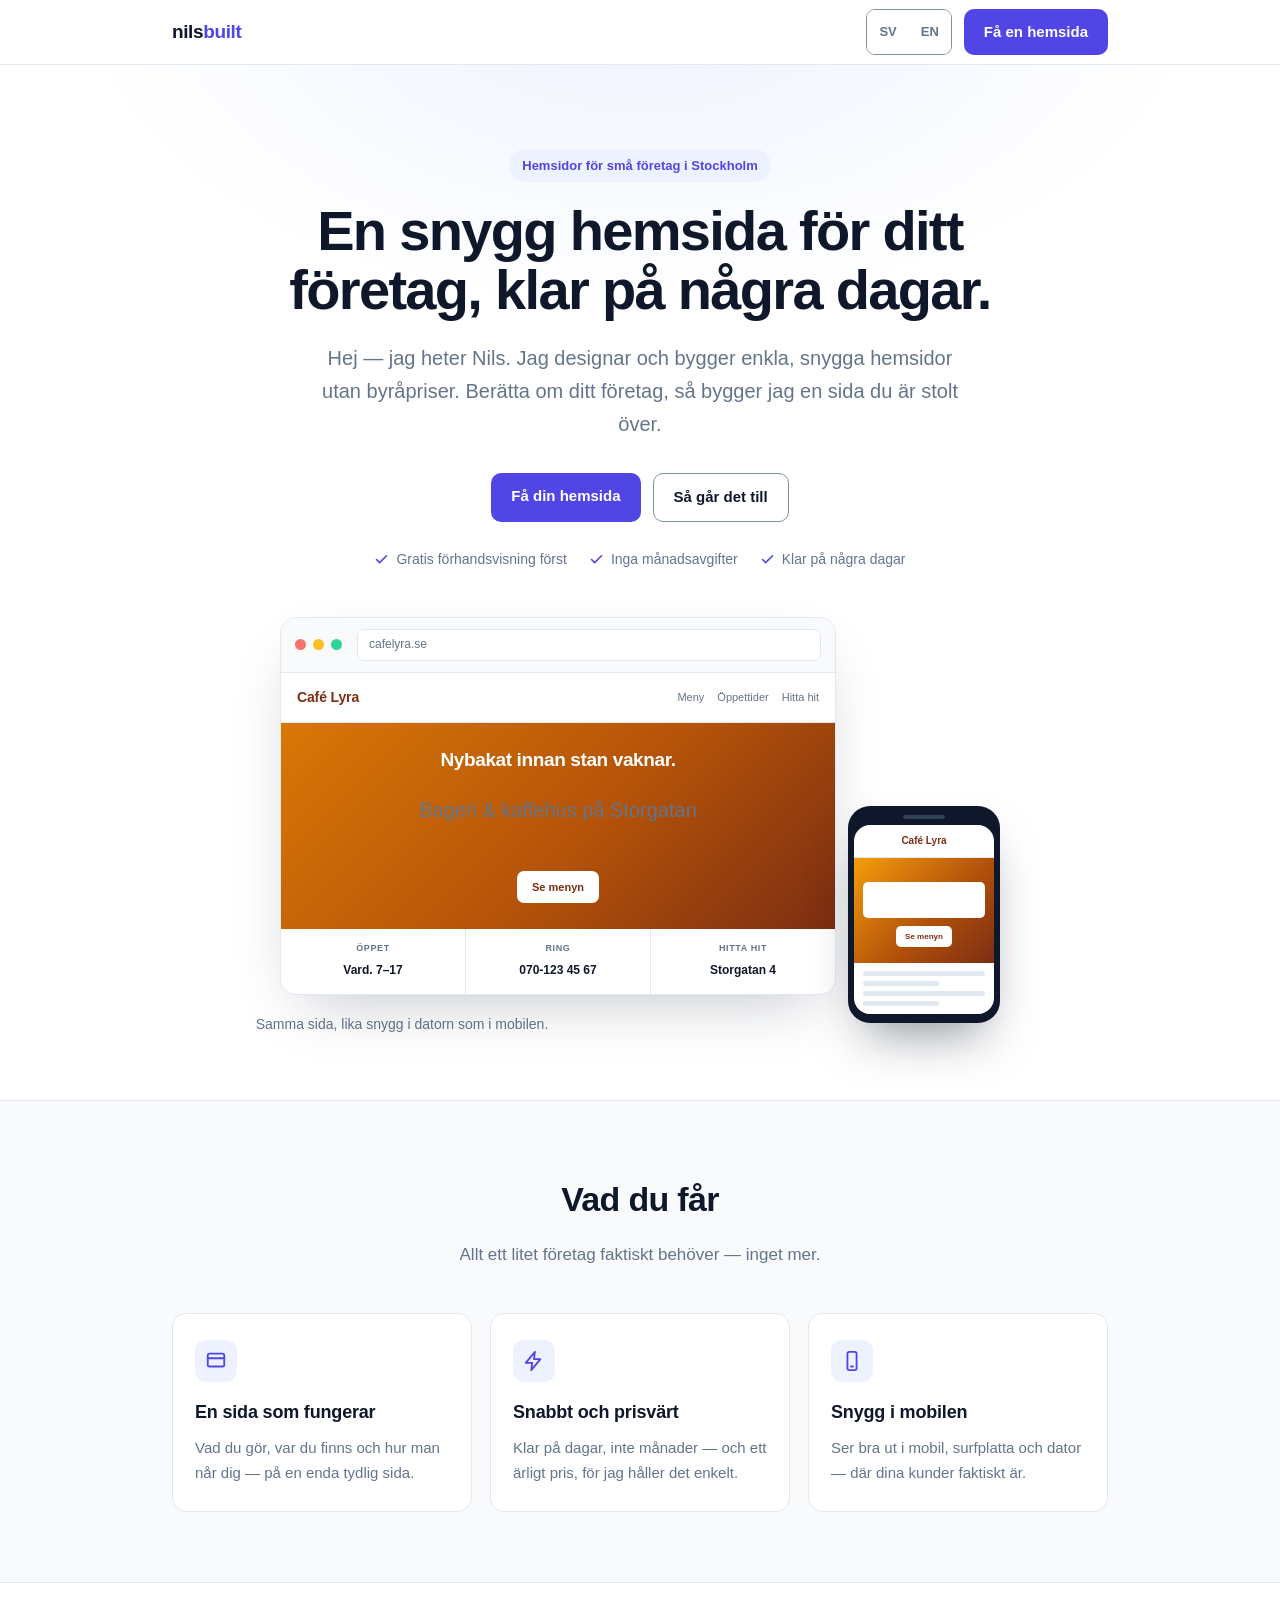
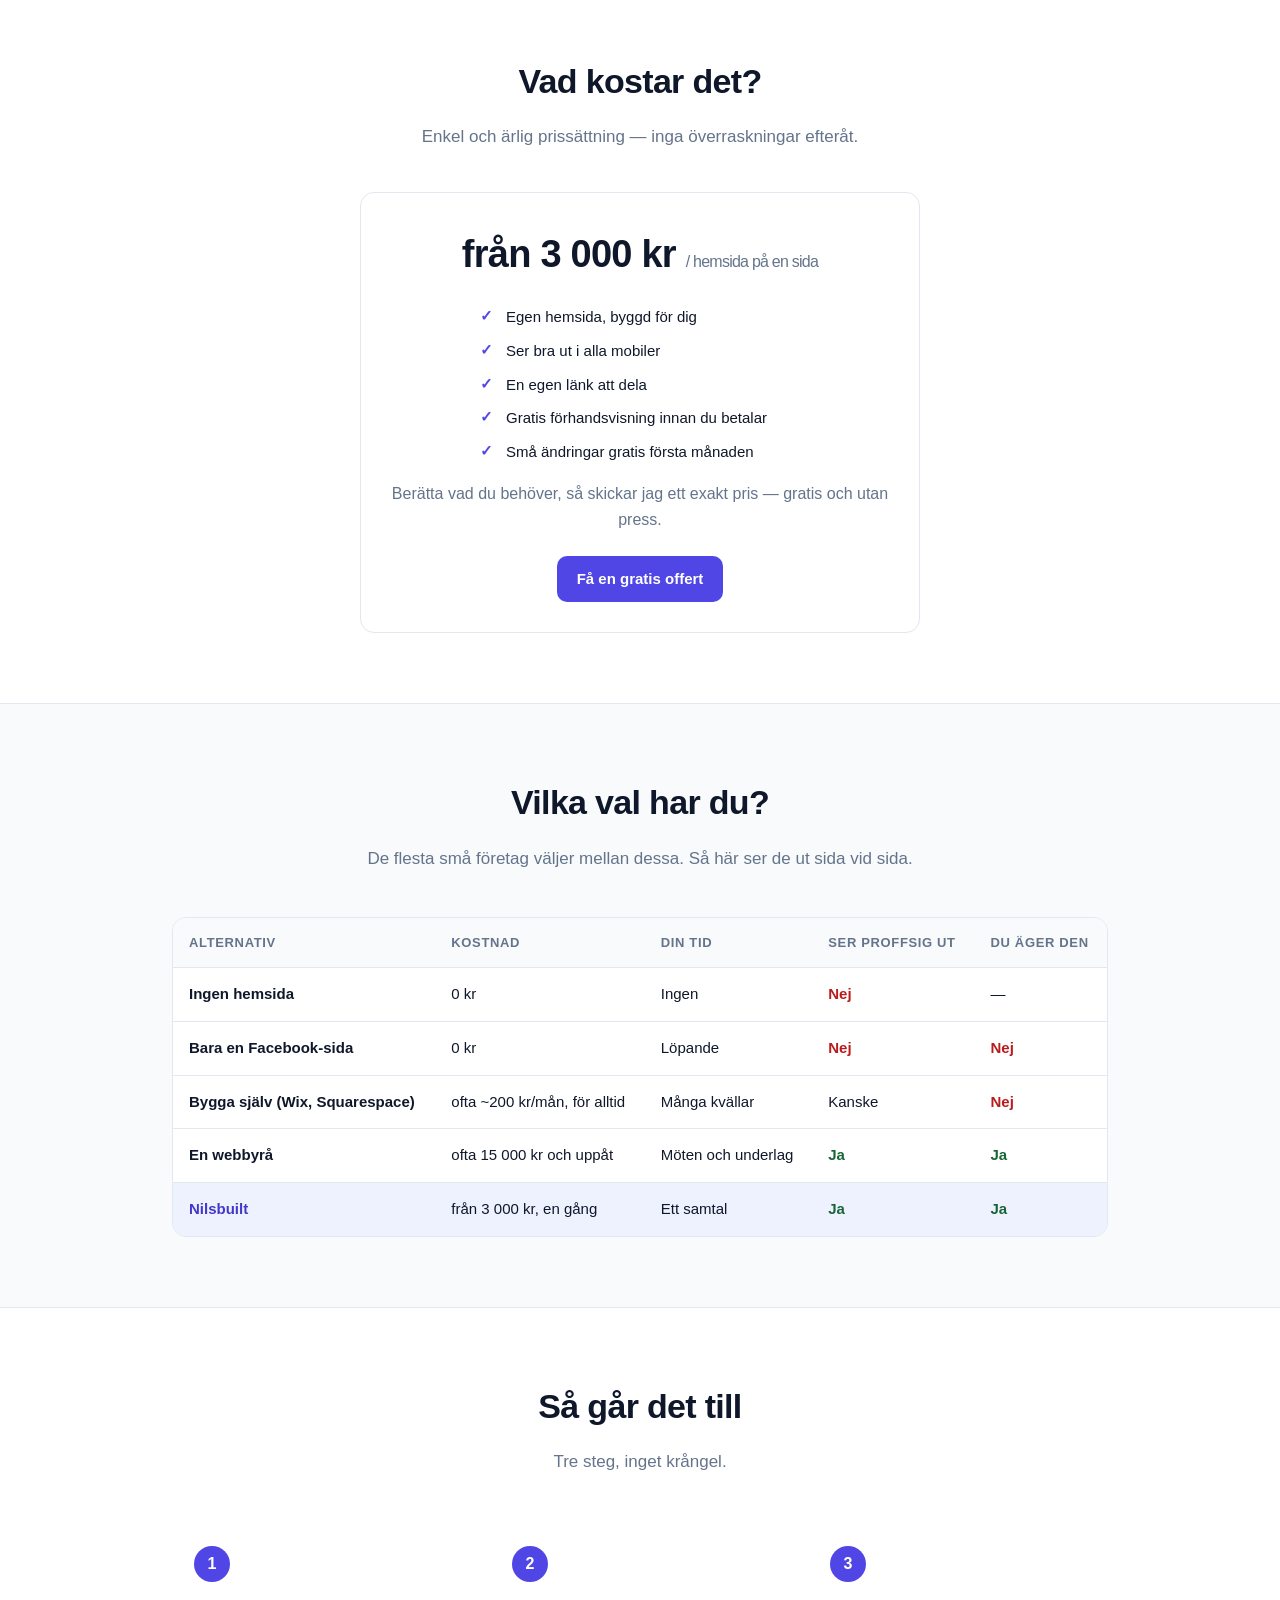
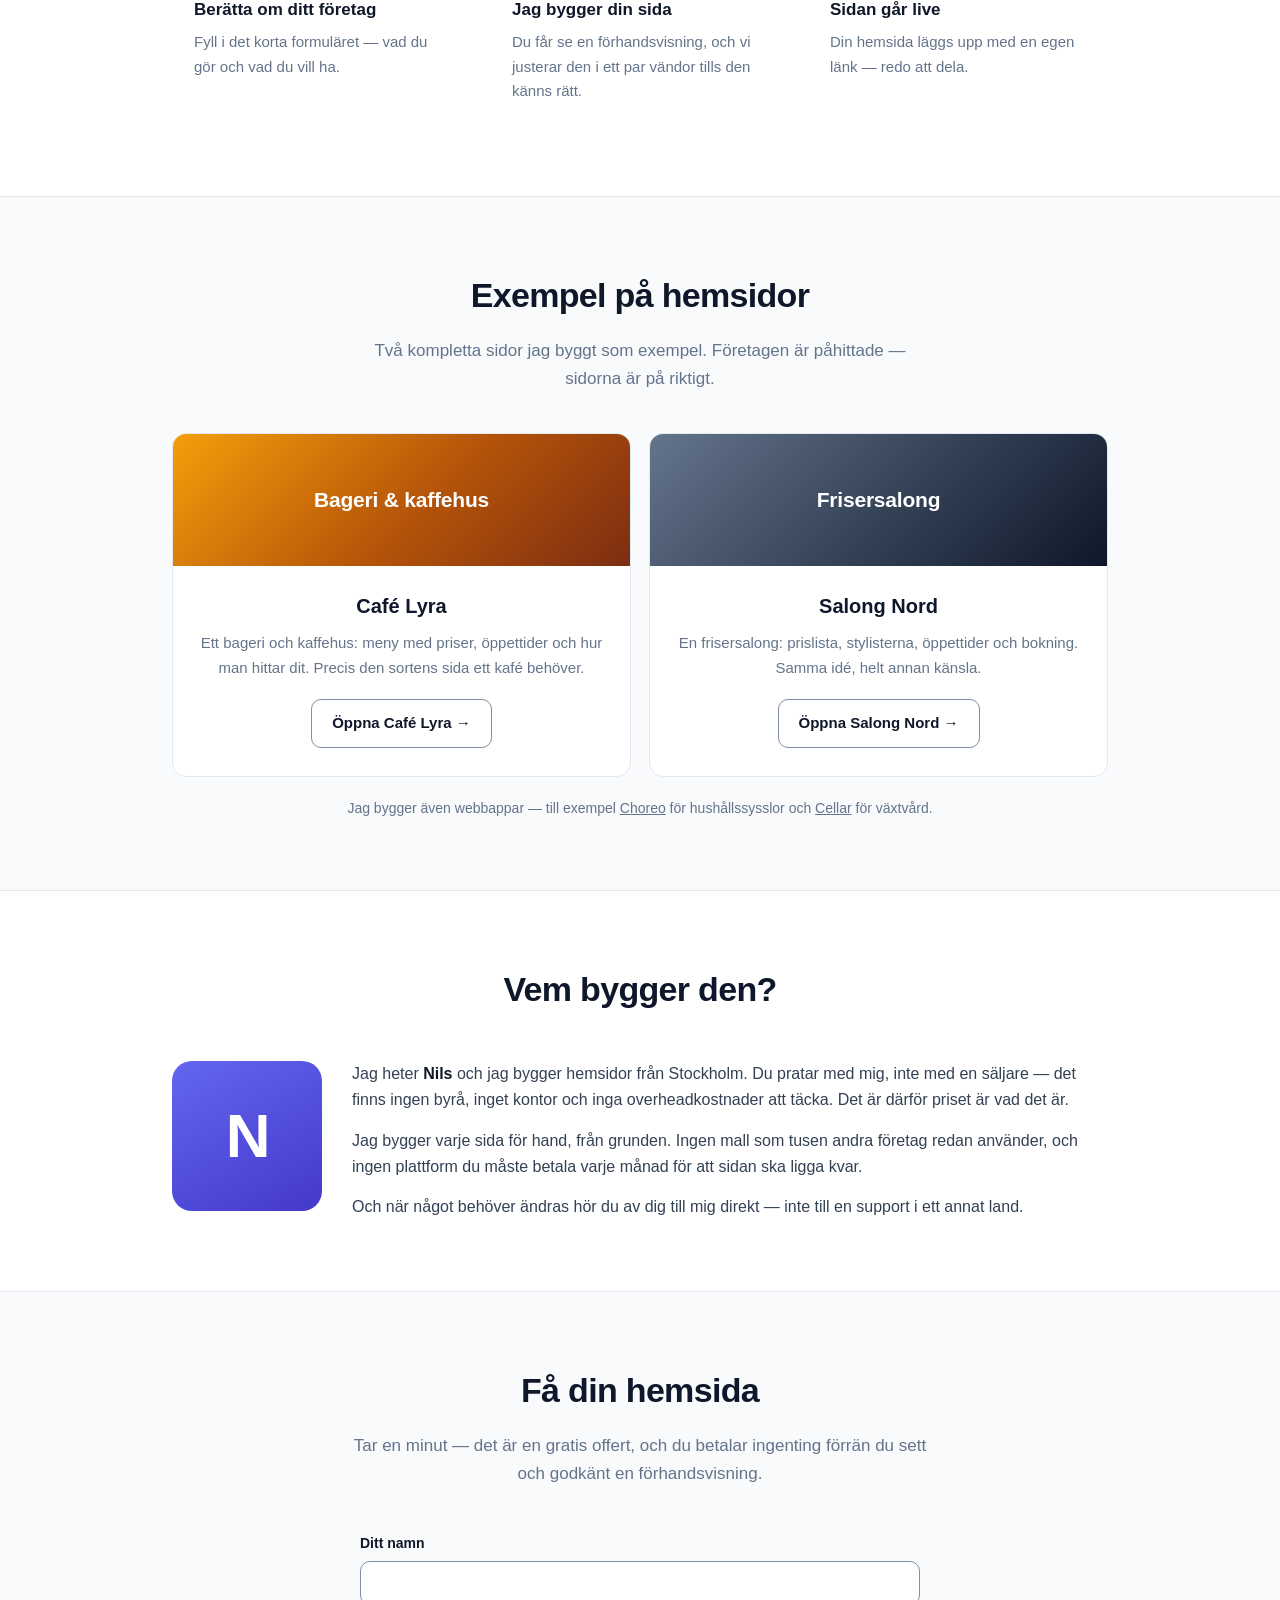
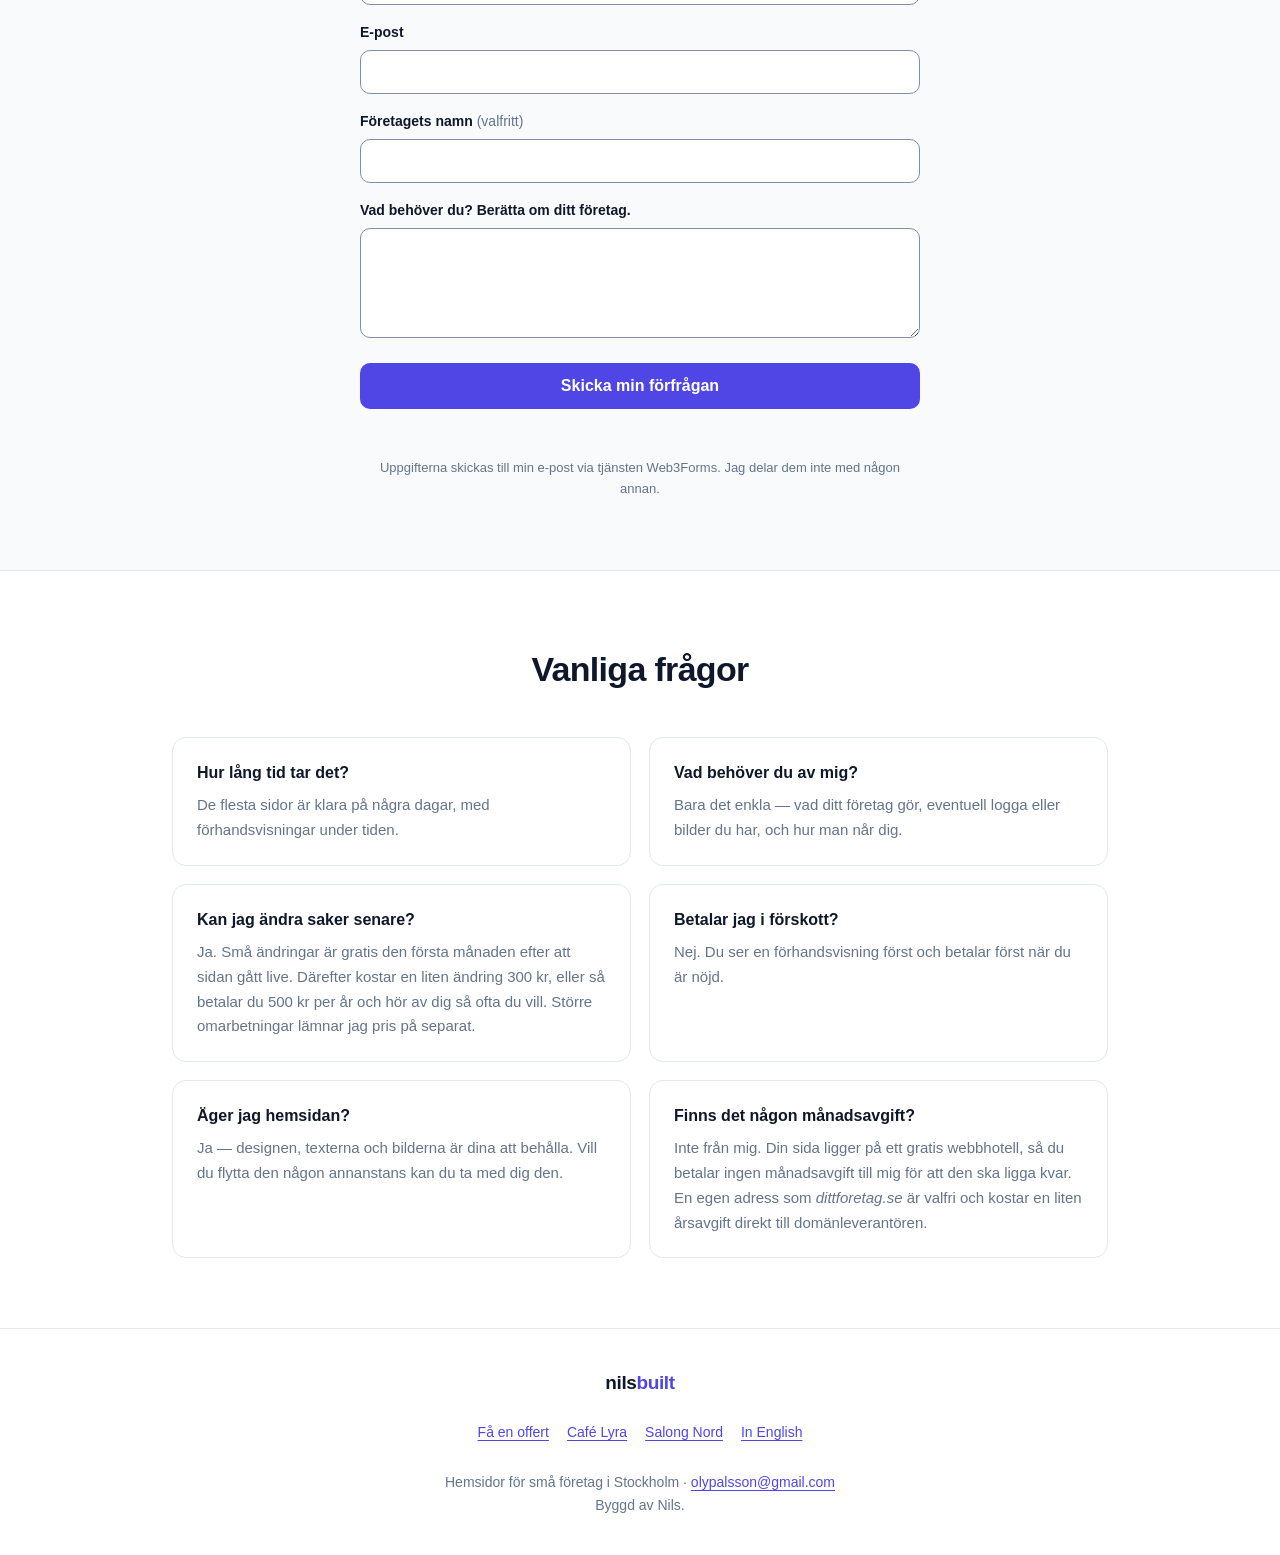
==== commit f2d43e78: "feat: cap free updates at one month, then 300 kr or 500 kr/year Unlimited free changes forever put a" ====
--- a/index.html
+++ b/index.html
@@ -133,6 +133,7 @@
             <li>Ser bra ut i alla mobiler</li>
             <li>En egen länk att dela</li>
             <li>Gratis förhandsvisning innan du betalar</li>
+            <li>Små ändringar gratis första månaden</li>
           </ul>
           <p style="color: var(--muted); margin-top: 16px;">Berätta vad du behöver, så skickar jag ett exakt pris — gratis och utan press.</p>
           <a href="#signup" class="btn" style="margin-top: 22px;">Få en gratis offert</a>
@@ -209,7 +210,7 @@
           </div>
           <div class="step reveal">
             <h3>Jag bygger din sida</h3>
-            <p>Du får se en förhandsvisning, och vi ändrar tills den känns rätt.</p>
+            <p>Du får se en förhandsvisning, och vi justerar den i ett par vändor tills den känns rätt.</p>
           </div>
           <div class="step reveal">
             <h3>Sidan går live</h3>
@@ -306,7 +307,7 @@
           </div>
           <div class="qa reveal">
             <h3>Kan jag ändra saker senare?</h3>
-            <p>Ja — små ändringar är enkla. Hör bara av dig med vad du vill ändra.</p>
+            <p>Ja. Små ändringar är gratis den första månaden efter att sidan gått live. Därefter kostar en liten ändring 300 kr, eller så betalar du 500 kr per år och hör av dig så ofta du vill. Större omarbetningar lämnar jag pris på separat.</p>
           </div>
           <div class="qa reveal">
             <h3>Betalar jag i förskott?</h3>
